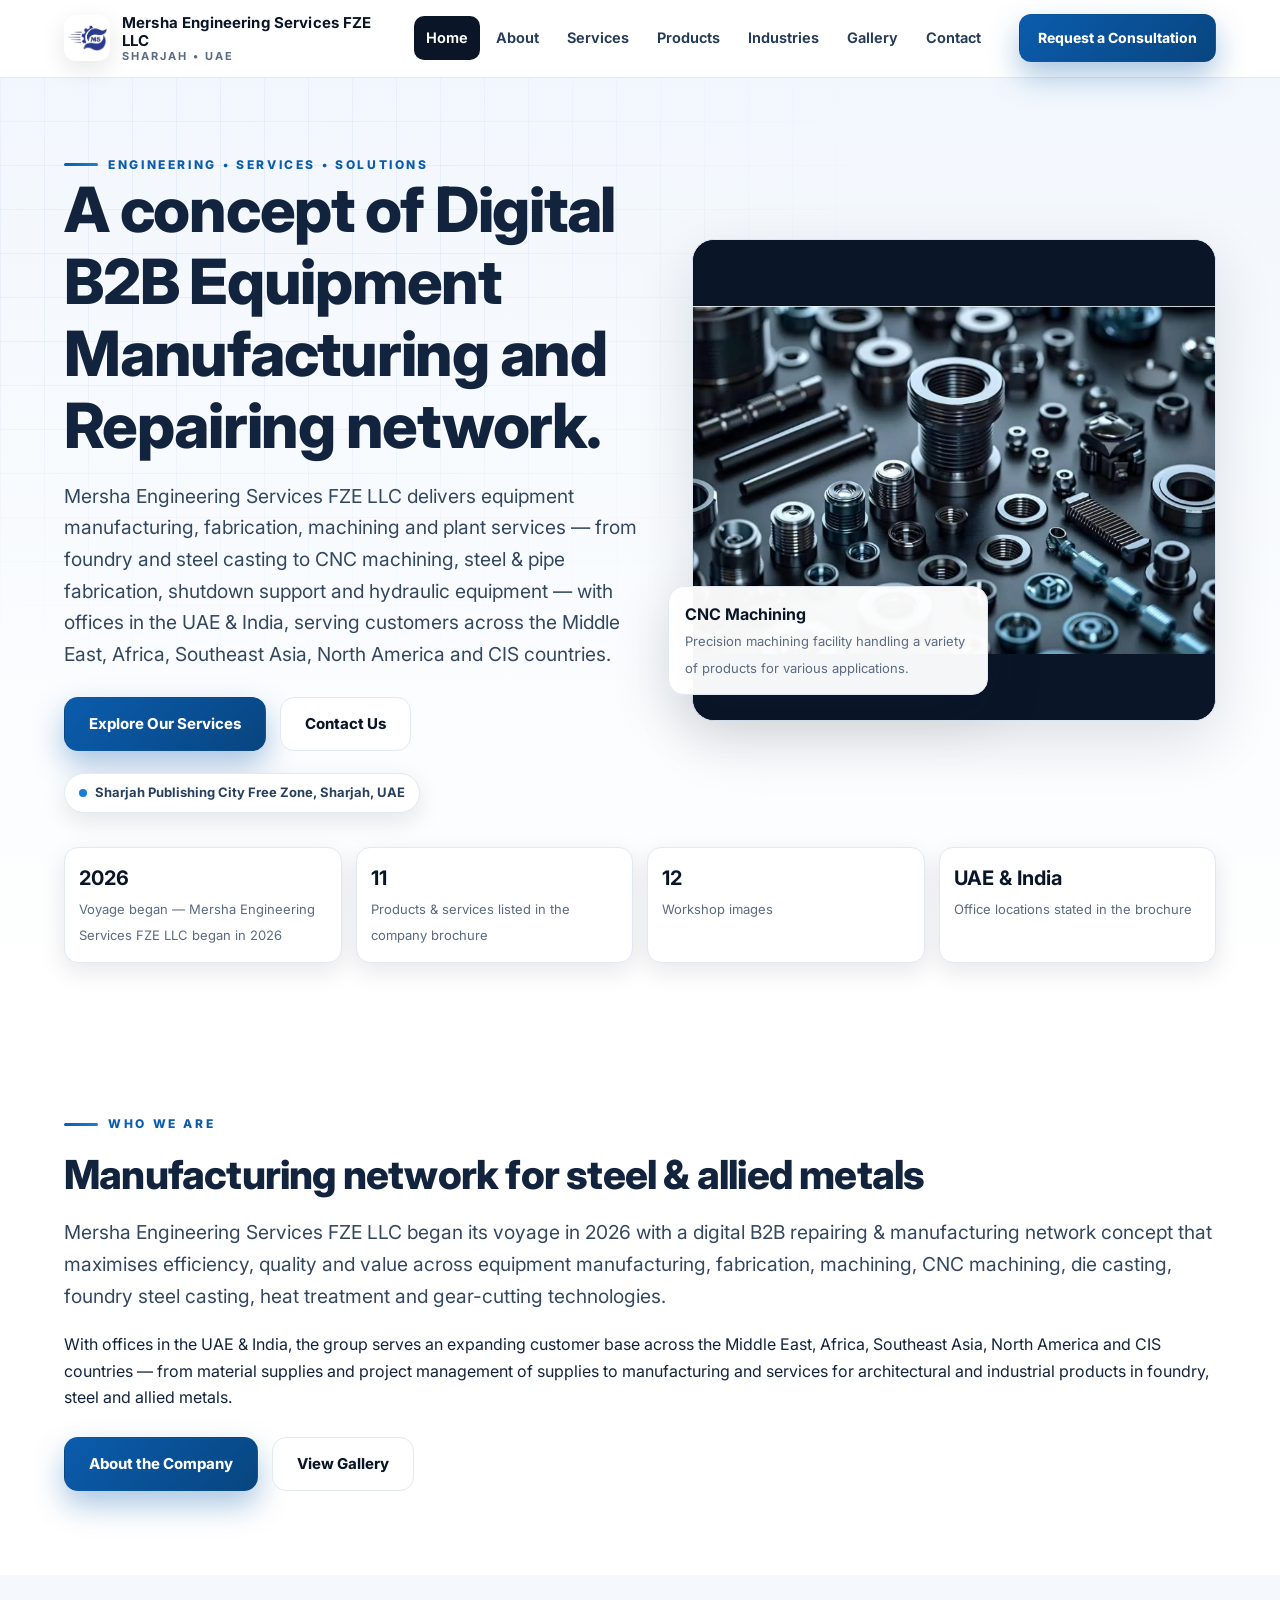
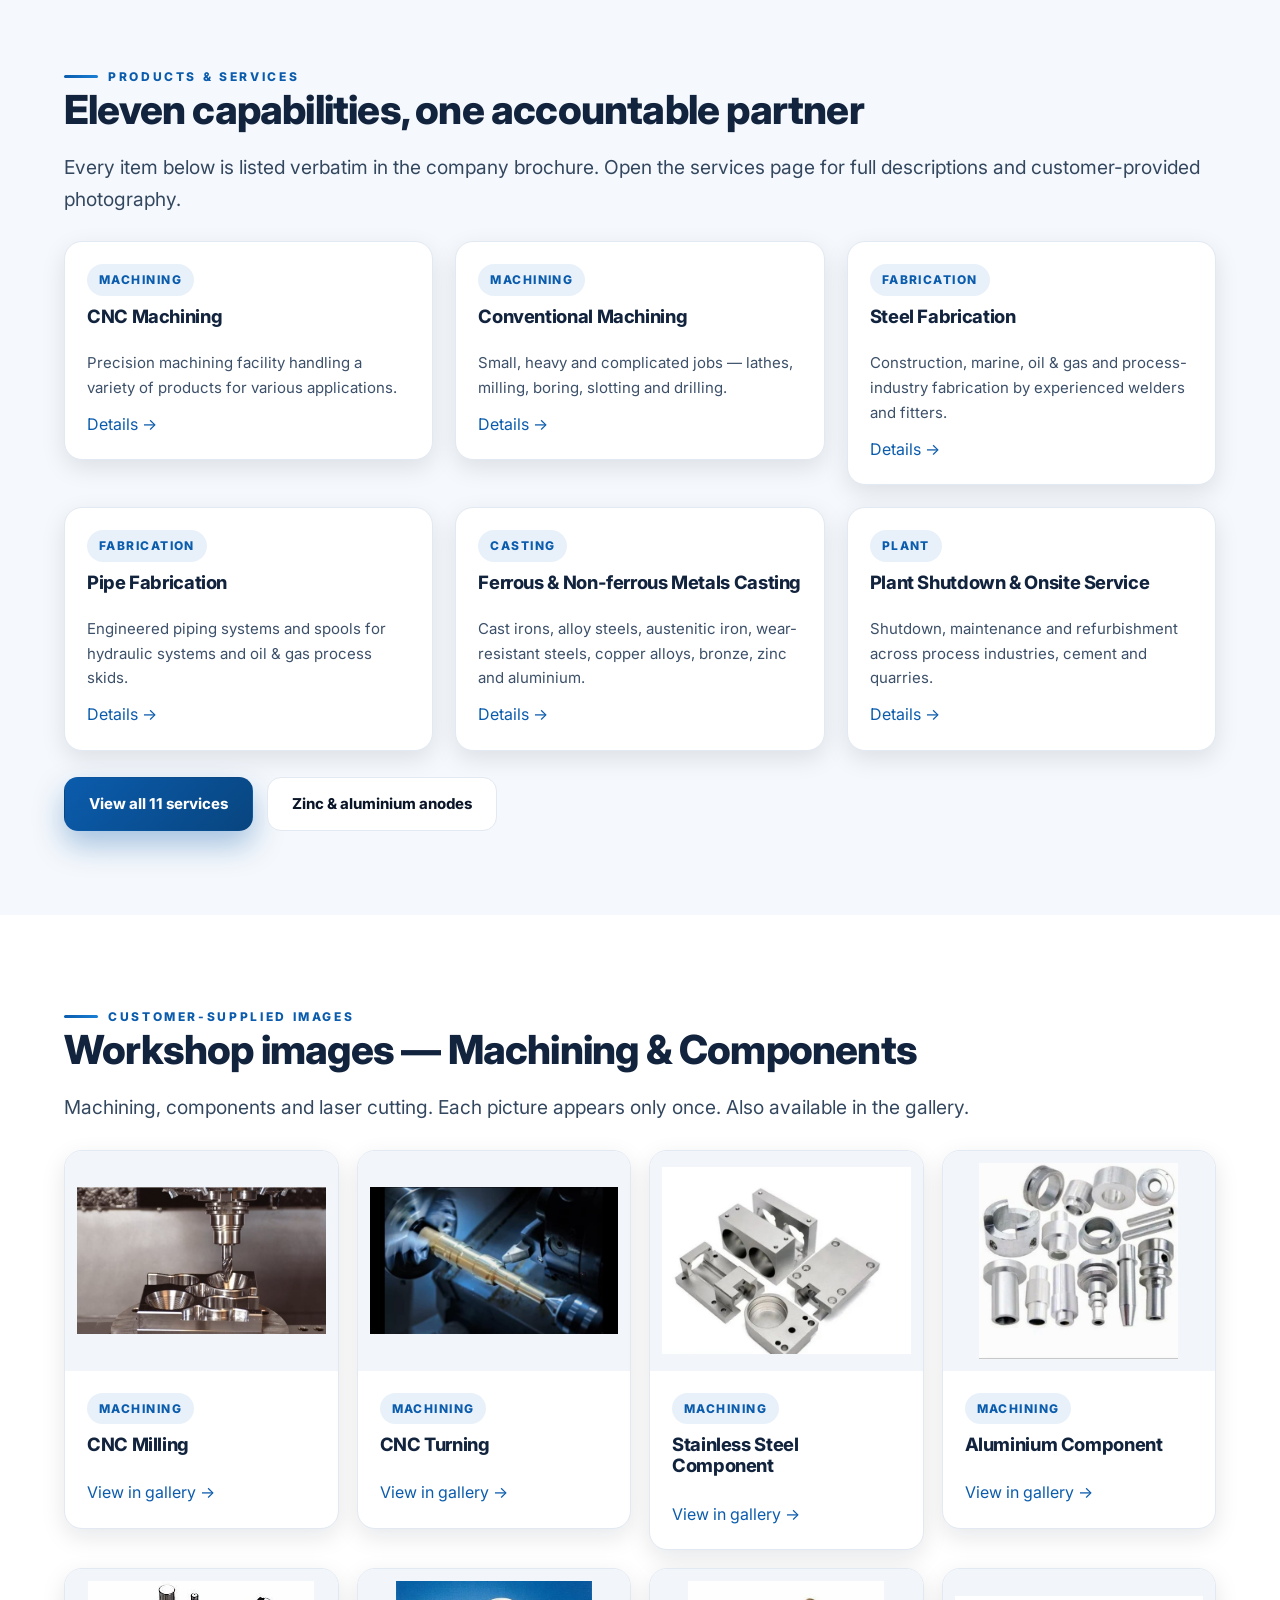
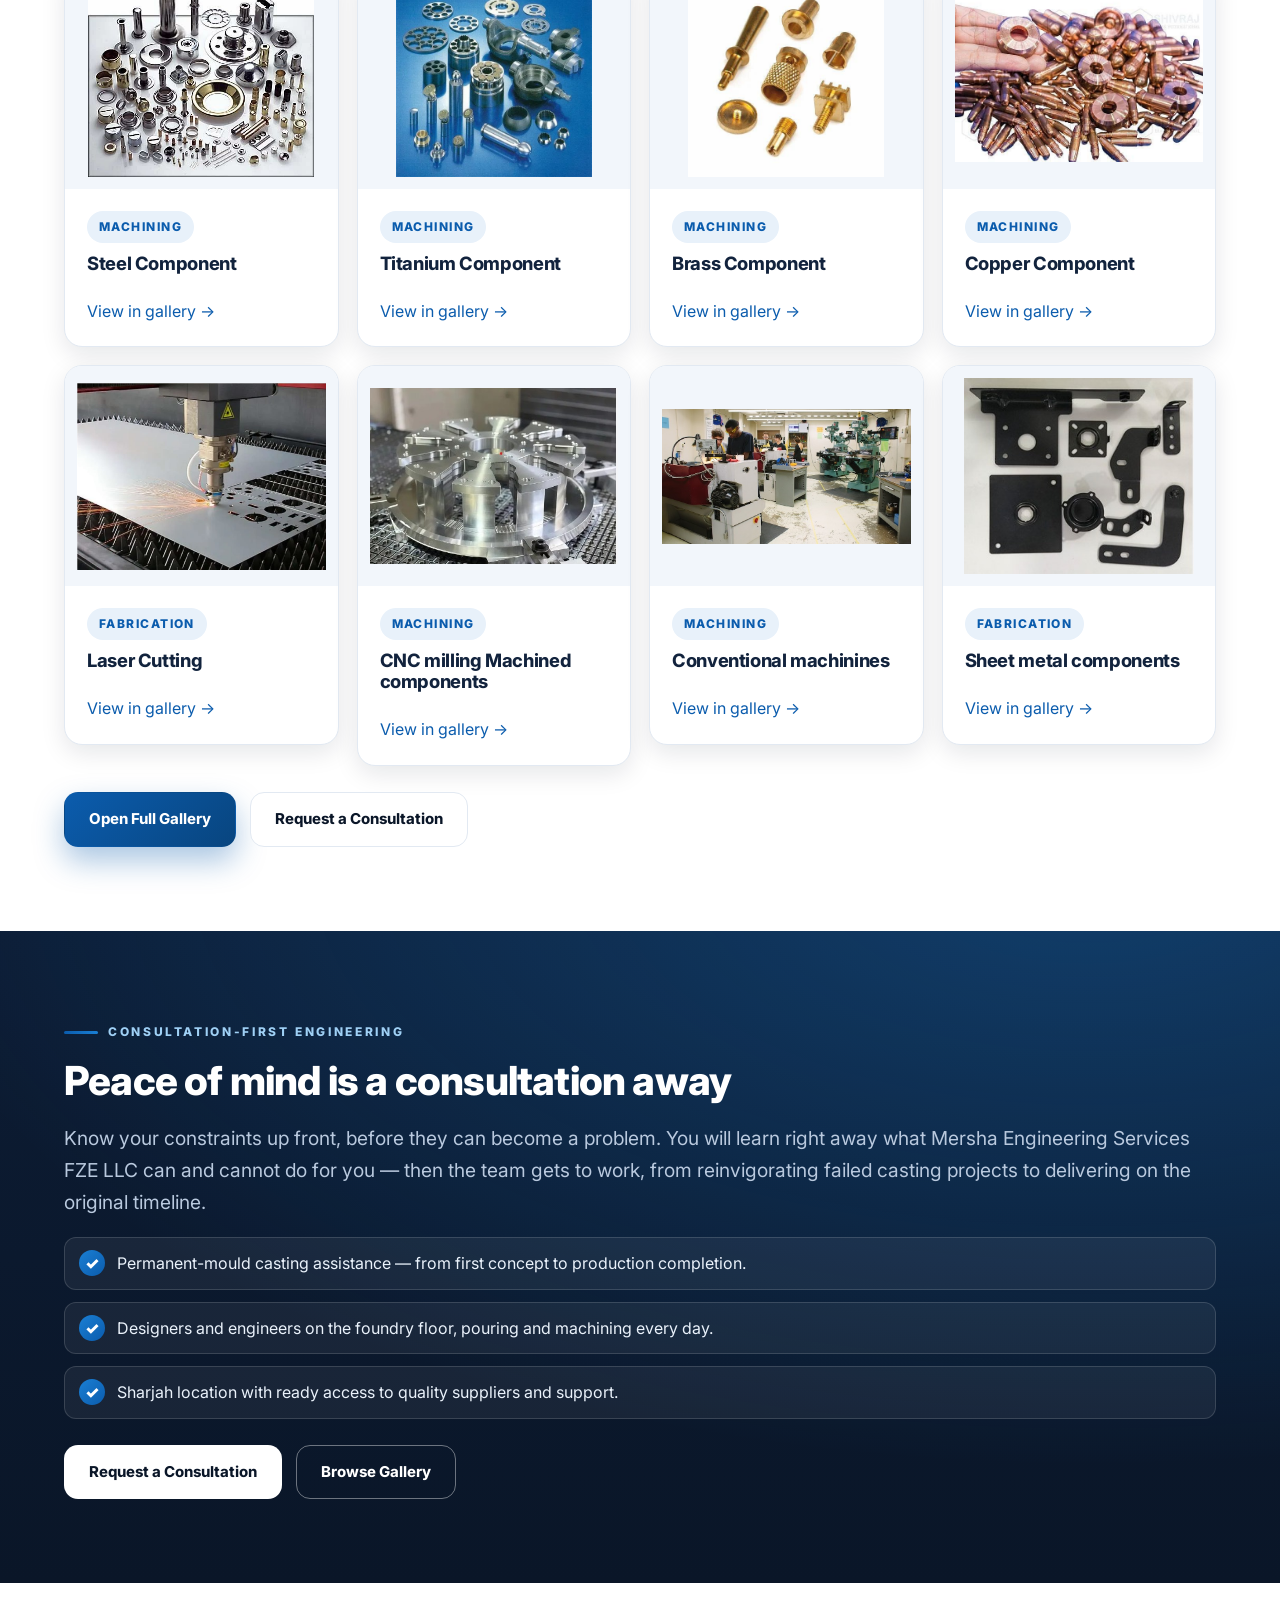
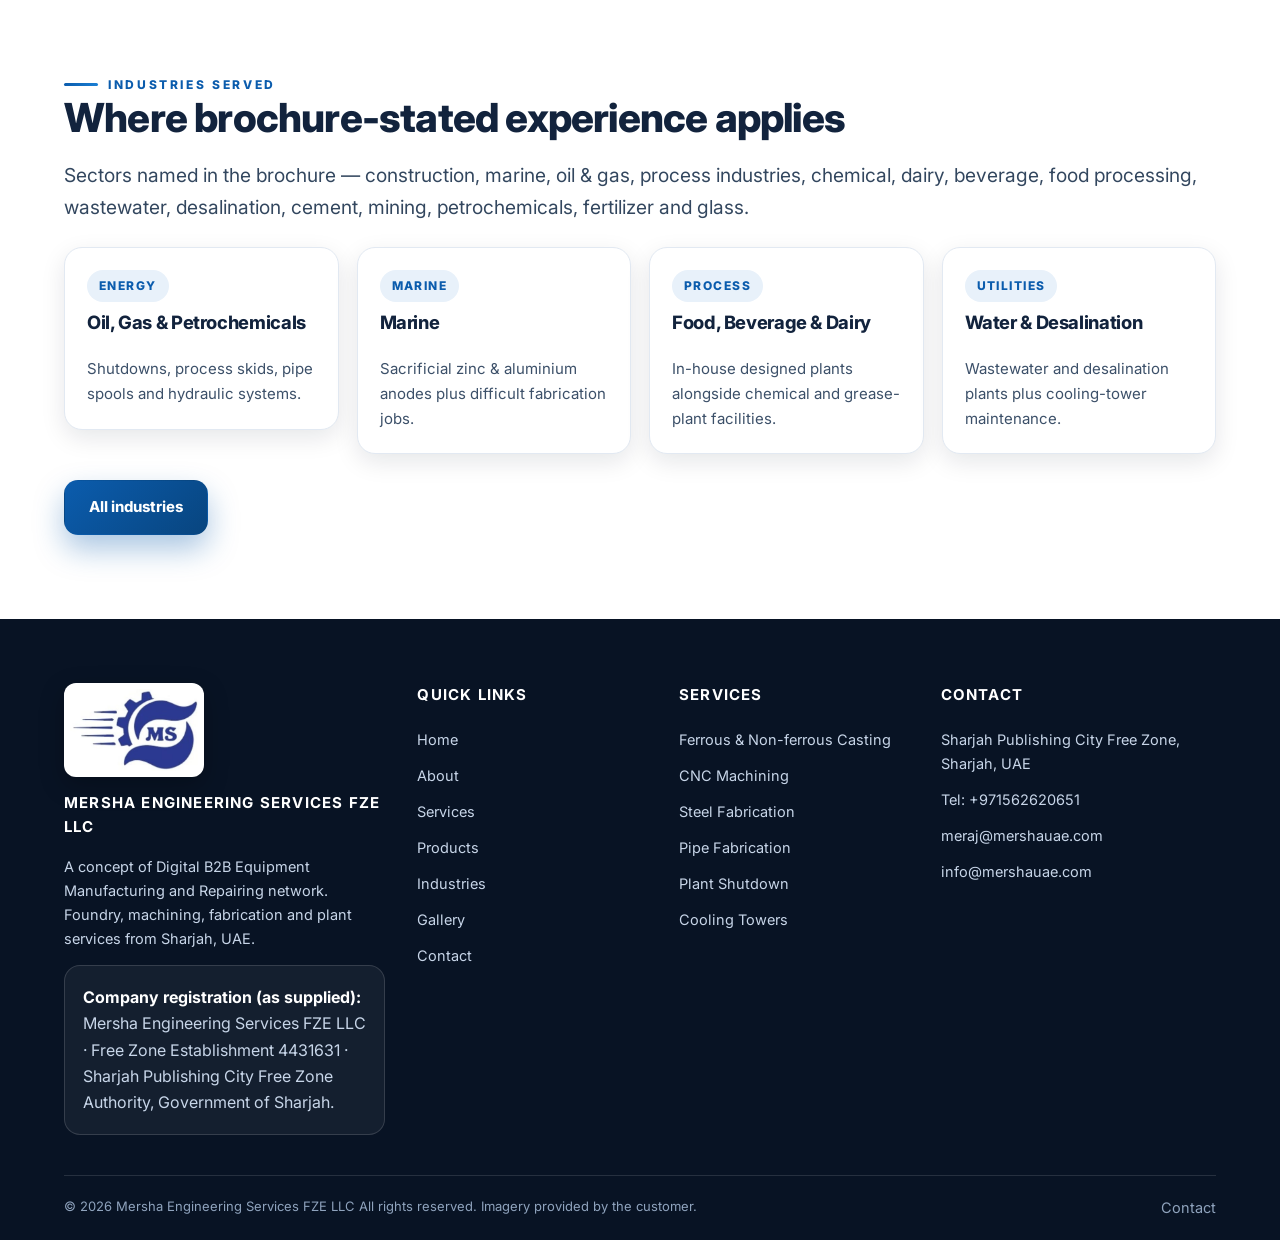
==== index.html @ 607f7cb9 "Replace Aluminium image (IndiaMART link), cache-bust v3" ====
<!DOCTYPE html>
<html lang="en">
<head>
<meta charset="UTF-8">
<meta name="viewport" content="width=device-width, initial-scale=1.0">
<title>Mersha Engineering Services FZE LLC — Equipment Manufacturing, Fabrication & Engineering Services | Sharjah, UAE</title>
<meta name="description" content="Mersha Engineering Services FZE LLC, Sharjah UAE: ferrous & non-ferrous casting, CNC and conventional machining, steel and pipe fabrication, plant shutdown & onsite service, cooling tower maintenance, conveyors, rotary valves, process skids and hydraulic equipment. A concept of Digital B2B Equipment Manufacturing and Repairing network.">
<meta property="og:title" content="Mersha Engineering Services FZE LLC — Engineering, Services & Solutions">
<meta property="og:description" content="Casting, machining, fabrication and plant services from Sharjah, UAE — serving the Middle East, Africa, Southeast Asia, North America and CIS countries.">
<meta property="og:type" content="website">
<meta property="og:image" content="assets/img/cnc-turning-machines-components.jpeg">
<meta name="robots" content="index,follow">
<link rel="icon" href="assets/img/company-logo.jpeg">
<link rel="preconnect" href="https://fonts.googleapis.com">
<link rel="preconnect" href="https://fonts.gstatic.com" crossorigin>
<link href="https://fonts.googleapis.com/css2?family=Inter:wght@400;600;700;800&family=Manrope:wght@500;700;800&display=swap" rel="stylesheet">
<link rel="stylesheet" href="assets/styles.css">
</head>
<body>
<header class="header">
  <div class="wrap header-inner">
    <a class="brand" href="index.html" aria-label="Mersha Engineering Services FZE LLC home">
      <span class="brand-mark brand-logo"><img src="assets/img/company-logo.jpeg" alt="Mersha Engineering Services FZE LLC logo"></span>
      <span class="brand-name"><strong>Mersha Engineering Services FZE LLC</strong><span>SHARJAH • UAE</span></span>
    </a>
    <nav class="nav-desktop" aria-label="Primary">
      <a href="index.html" class="active">Home</a><a href="about.html">About</a><a href="services.html">Services</a><a href="products.html">Products</a><a href="industries.html">Industries</a><a href="gallery.html">Gallery</a><a href="contact.html">Contact</a>
    </nav>
    <a class="btn btn-primary btn-sm header-cta" href="contact.html">Request a Consultation</a>
    <button class="menu-toggle" aria-expanded="false" aria-label="Open menu">☰</button>
  </div>
  <div class="mobile-panel"><nav aria-label="Mobile">
    <a class="mlink active" href="index.html">Home</a><a class="mlink" href="about.html">About</a><a class="mlink" href="services.html">Services</a><a class="mlink" href="products.html">Products</a><a class="mlink" href="industries.html">Industries</a><a class="mlink" href="gallery.html">Gallery</a><a class="mlink" href="contact.html">Contact</a>
    <a class="btn btn-primary" href="contact.html">Request a Consultation</a>
  </nav></div>
</header>

<section class="hero">
  <div class="wrap">
    <div class="hero-grid">
      <div class="hero-copy">
        <span class="eyebrow">Engineering • Services • Solutions</span>
        <h1>A concept of Digital B2B Equipment Manufacturing and Repairing network.</h1>
        <p class="lead">Mersha Engineering Services FZE LLC delivers equipment manufacturing, fabrication, machining and plant services — from foundry and steel casting to CNC machining, steel &amp; pipe fabrication, shutdown support and hydraulic equipment — with offices in the UAE &amp; India, serving customers across the Middle East, Africa, Southeast Asia, North America and CIS countries.</p>
        <div class="hero-actions">
          <a class="btn btn-primary" href="services.html">Explore Our Services</a>
          <a class="btn btn-ghost" href="contact.html">Contact Us</a>
        </div>
        <div class="hero-badges">
          <span class="chip"><i></i>Sharjah Publishing City Free Zone, Sharjah, UAE</span>
        </div>
      </div>
      <div class="hero-media">
        <div class="hero-frame"><img src="assets/img/cnc-turning-machines-components.jpeg" alt="CNC machining — CNC Turning Machines components" fetchpriority="high"></div>
        <div class="hero-card"><strong>CNC Machining</strong><span>Precision machining facility handling a variety of products for various applications.</span></div>
      </div>
    </div>
    <div class="hero-strip">
      <div class="mini reveal"><strong>2026</strong><span>Voyage began — Mersha Engineering Services FZE LLC began in 2026</span></div>
      <div class="mini reveal"><strong>11</strong><span>Products &amp; services listed in the company brochure</span></div>
      <div class="mini reveal"><strong>12</strong><span>Workshop images</span></div>
      <div class="mini reveal"><strong>UAE &amp; India</strong><span>Office locations stated in the brochure</span></div>
    </div>
  </div>
</section>

<section>
  <div class="wrap">
    <span class="eyebrow reveal">Who we are</span>
    <div style="margin-top:18px">
      <div class="reveal">
        <h2>Manufacturing network for steel &amp; allied metals</h2>
        <p class="lead">Mersha Engineering Services FZE LLC began its voyage in 2026 with a digital B2B repairing &amp; manufacturing network concept that maximises efficiency, quality and value across equipment manufacturing, fabrication, machining, CNC machining, die casting, foundry steel casting, heat treatment and gear-cutting technologies.</p>
        <p>With offices in the UAE &amp; India, the group serves an expanding customer base across the Middle East, Africa, Southeast Asia, North America and CIS countries — from material supplies and project management of supplies to manufacturing and services for architectural and industrial products in foundry, steel and allied metals.</p>
        <div class="hero-actions"><a class="btn btn-primary" href="about.html">About the Company</a><a class="btn btn-ghost" href="gallery.html">View Gallery</a></div>
      </div>
      </div>
  </div>
</section>

<section class="section-soft">
  <div class="wrap">
    <span class="eyebrow reveal">Products &amp; services</span>
    <h2 class="reveal">Eleven capabilities, one accountable partner</h2>
    <p class="lead reveal">Every item below is listed verbatim in the company brochure. Open the services page for full descriptions and customer-provided photography.</p>
    <div class="grid-3" style="margin-top:26px">
      <div class="card reveal"><div class="card-body"><span class="tag">Machining</span><h3>CNC Machining</h3><p>Precision machining facility handling a variety of products for various applications.</p><a href="services.html#cnc">Details →</a></div></div>
      <div class="card reveal"><div class="card-body"><span class="tag">Machining</span><h3>Conventional Machining</h3><p>Small, heavy and complicated jobs — lathes, milling, boring, slotting and drilling.</p><a href="services.html#conventional">Details →</a></div></div>
      <div class="card reveal"><div class="card-body"><span class="tag">Fabrication</span><h3>Steel Fabrication</h3><p>Construction, marine, oil &amp; gas and process-industry fabrication by experienced welders and fitters.</p><a href="services.html#steel">Details →</a></div></div>
      <div class="card reveal"><div class="card-body"><span class="tag">Fabrication</span><h3>Pipe Fabrication</h3><p>Engineered piping systems and spools for hydraulic systems and oil &amp; gas process skids.</p><a href="services.html#pipe">Details →</a></div></div>
      <div class="card reveal"><div class="card-body"><span class="tag">Casting</span><h3>Ferrous &amp; Non-ferrous Metals Casting</h3><p>Cast irons, alloy steels, austenitic iron, wear-resistant steels, copper alloys, bronze, zinc and aluminium.</p><a href="services.html#casting">Details →</a></div></div>
      <div class="card reveal"><div class="card-body"><span class="tag">Plant</span><h3>Plant Shutdown &amp; Onsite Service</h3><p>Shutdown, maintenance and refurbishment across process industries, cement and quarries.</p><a href="services.html#shutdown">Details →</a></div></div>
    </div>
    <div class="hero-actions reveal"><a class="btn btn-primary" href="services.html">View all 11 services</a><a class="btn btn-ghost" href="products.html">Zinc &amp; aluminium anodes</a></div>
  </div>
</section>

<section>
  <div class="wrap">
    <span class="eyebrow reveal">Customer-supplied images</span>
    <h2 class="reveal">Workshop images — Machining &amp; Components</h2>
    <p class="lead reveal">Machining, components and laser cutting. Each picture appears only once. Also available in the gallery.</p>
    <div class="grid-4" style="margin-top:26px">
      <div class="card reveal"><img class="contain" src="assets/img/cnc-milling.jpeg" alt="CNC Milling" loading="lazy"><div class="card-body"><span class="tag">Machining</span><h3>CNC Milling</h3><a href="gallery.html">View in gallery →</a></div></div>
      <div class="card reveal"><img class="contain" src="assets/img/cnc-turning.jpeg" alt="CNC Turning" loading="lazy"><div class="card-body"><span class="tag">Machining</span><h3>CNC Turning</h3><a href="gallery.html">View in gallery →</a></div></div>
      <div class="card reveal"><img class="contain" src="assets/img/cnc-part-stainless-steel.jpg?v=3" alt="Stainless steel machined component" loading="lazy"><div class="card-body"><span class="tag">Machining</span><h3>Stainless Steel Component</h3><a href="gallery.html">View in gallery →</a></div></div>
      <div class="card reveal"><img class="contain" src="assets/img/cnc-part-aluminum.jpg?v=3" alt="Aluminium machined component" loading="lazy"><div class="card-body"><span class="tag">Machining</span><h3>Aluminium Component</h3><a href="gallery.html">View in gallery →</a></div></div>
      <div class="card reveal"><img class="contain" src="assets/img/cnc-part-steel.jpg?v=2" alt="Steel machined component" loading="lazy"><div class="card-body"><span class="tag">Machining</span><h3>Steel Component</h3><a href="gallery.html">View in gallery →</a></div></div>
      <div class="card reveal"><img class="contain" src="assets/img/cnc-part-titanium.jpg?v=2" alt="Titanium machined component" loading="lazy"><div class="card-body"><span class="tag">Machining</span><h3>Titanium Component</h3><a href="gallery.html">View in gallery →</a></div></div>
      <div class="card reveal"><img class="contain" src="assets/img/cnc-part-brass.jpg?v=2" alt="Brass machined component" loading="lazy"><div class="card-body"><span class="tag">Machining</span><h3>Brass Component</h3><a href="gallery.html">View in gallery →</a></div></div>
      <div class="card reveal"><img class="contain" src="assets/img/cnc-part-copper.jpg?v=2" alt="Copper machined component" loading="lazy"><div class="card-body"><span class="tag">Machining</span><h3>Copper Component</h3><a href="gallery.html">View in gallery →</a></div></div>
      <div class="card reveal"><img class="contain" src="assets/img/laser-cutting.jpeg" alt="Laser cutting" loading="lazy"><div class="card-body"><span class="tag">Fabrication</span><h3>Laser Cutting</h3><a href="gallery.html">View in gallery →</a></div></div>
      <div class="card reveal"><img class="contain" src="assets/img/cnc-milling-machined-components.jpeg" alt="CNC milling Machined components" loading="lazy"><div class="card-body"><span class="tag">Machining</span><h3>CNC milling Machined components</h3><a href="gallery.html">View in gallery →</a></div></div>
      <div class="card reveal"><img class="contain" src="assets/img/conventional-machinines.jpeg" alt="Conventional machinines" loading="lazy"><div class="card-body"><span class="tag">Machining</span><h3>Conventional machinines</h3><a href="gallery.html">View in gallery →</a></div></div>
      <div class="card reveal"><img class="contain" src="assets/img/sheet-metal-components.jpeg" alt="Sheet metal components" loading="lazy"><div class="card-body"><span class="tag">Fabrication</span><h3>Sheet metal components</h3><a href="gallery.html">View in gallery →</a></div></div>
    </div>
    <div class="hero-actions reveal"><a class="btn btn-primary" href="gallery.html">Open Full Gallery</a><a class="btn btn-ghost" href="contact.html">Request a Consultation</a></div>
  </div>
</section>

<section class="section-navy">
  <div class="wrap">
    <span class="eyebrow reveal" style="color:#9fd0f5">Consultation-first engineering</span>
    <div style="margin-top:16px">
      <div class="reveal">
        <h2>Peace of mind is a consultation away</h2>
        <p class="lead">Know your constraints up front, before they can become a problem. You will learn right away what Mersha Engineering Services FZE LLC can and cannot do for you — then the team gets to work, from reinvigorating failed casting projects to delivering on the original timeline.</p>
        <ul class="checklist">
          <li><span class="tick">✓</span><span>Permanent-mould casting assistance — from first concept to production completion.</span></li>
          <li><span class="tick">✓</span><span>Designers and engineers on the foundry floor, pouring and machining every day.</span></li>
          <li><span class="tick">✓</span><span>Sharjah location with ready access to quality suppliers and support.</span></li>
        </ul>
        <div class="hero-actions"><a class="btn btn-light" href="contact.html">Request a Consultation</a><a class="btn btn-ghost" href="gallery.html" style="background:transparent;color:#fff;border-color:rgba(255,255,255,.4)">Browse Gallery</a></div>
      </div>
      </div>
  </div>
</section>

<section>
  <div class="wrap">
    <span class="eyebrow reveal">Industries served</span>
    <h2 class="reveal">Where brochure-stated experience applies</h2>
    <p class="lead reveal">Sectors named in the brochure — construction, marine, oil &amp; gas, process industries, chemical, dairy, beverage, food processing, wastewater, desalination, cement, mining, petrochemicals, fertilizer and glass.</p>
    <div class="grid-4" style="margin-top:24px">
      <div class="card reveal"><div class="card-body"><span class="tag">Energy</span><h3>Oil, Gas &amp; Petrochemicals</h3><p>Shutdowns, process skids, pipe spools and hydraulic systems.</p></div></div>
      <div class="card reveal"><div class="card-body"><span class="tag">Marine</span><h3>Marine</h3><p>Sacrificial zinc &amp; aluminium anodes plus difficult fabrication jobs.</p></div></div>
      <div class="card reveal"><div class="card-body"><span class="tag">Process</span><h3>Food, Beverage &amp; Dairy</h3><p>In-house designed plants alongside chemical and grease-plant facilities.</p></div></div>
      <div class="card reveal"><div class="card-body"><span class="tag">Utilities</span><h3>Water &amp; Desalination</h3><p>Wastewater and desalination plants plus cooling-tower maintenance.</p></div></div>
    </div>
    <div class="hero-actions reveal"><a class="btn btn-primary" href="industries.html">All industries</a></div>
  </div>
</section>

<footer class="footer">
  <div class="wrap">
    <div class="footer-grid">
      <div class="footer-brand"><img src="assets/img/company-logo.jpeg" alt="Mersha Engineering Services FZE LLC logo" class="footer-logo"><h4>Mersha Engineering Services FZE LLC</h4>
        <p>A concept of Digital B2B Equipment Manufacturing and Repairing network. Foundry, machining, fabrication and plant services from Sharjah, UAE.</p><div class="doc-card"><strong style="color:#fff">Company registration (as supplied):</strong><br>Mersha Engineering Services FZE LLC · Free Zone Establishment 4431631 · Sharjah Publishing City Free Zone Authority, Government of Sharjah.</div>
        
      </div>
      <div><h4>Quick Links</h4><a href="index.html">Home</a><a href="about.html">About</a><a href="services.html">Services</a><a href="products.html">Products</a><a href="industries.html">Industries</a><a href="gallery.html">Gallery</a><a href="contact.html">Contact</a></div>
      <div><h4>Services</h4><a href="services.html#casting">Ferrous &amp; Non-ferrous Casting</a><a href="services.html#cnc">CNC Machining</a><a href="services.html#steel">Steel Fabrication</a><a href="services.html#pipe">Pipe Fabrication</a><a href="services.html#shutdown">Plant Shutdown</a><a href="services.html#cooling">Cooling Towers</a></div>
      <div><h4>Contact</h4><a href="contact.html">Sharjah Publishing City Free Zone, Sharjah, UAE</a><a href="tel:+971562620651">Tel: +971562620651</a><a href="mailto:meraj@mershauae.com">meraj@mershauae.com</a><a href="mailto:info@mershauae.com">info@mershauae.com</a></div>
    </div>
    <div class="footer-bottom"><span>© <span id="year">2026</span> Mersha Engineering Services FZE LLC All rights reserved. Imagery provided by the customer.</span><span><a href="contact.html" style="display:inline;color:#8fa3bd">Contact</a></span></div>
  </div>
</footer>
<script src="assets/site.js"></script>
</body>
</html>
---- assets/styles.css ----
/* FLAG TECH E.R L.L.C. — Premium corporate site. Brand blues from brochure. */
:root{
  --navy:#0a1628; --navy-2:#0e1e38; --ink:#12233d;
  --blue:#0b5cad; --blue-2:#1a7fd4; --sky:#e8f1fa;
  --amber:#f5b301; --line:#e2e9f2; --muted:#5b6b82;
  --bg:#ffffff; --bg-soft:#f5f8fc; --card:#ffffff;
  --radius:18px; --radius-s:12px;
  --shadow:0 20px 60px rgba(10,22,40,.12);
  --shadow-s:0 8px 24px rgba(10,22,40,.10);
  --font:"Inter","Manrope","Plus Jakarta Sans","DM Sans",-apple-system,"Segoe UI",Roboto,Arial,sans-serif;
}
*{box-sizing:border-box}
html{scroll-behavior:smooth}
html,body{margin:0;padding:0;overflow-x:hidden}
body{font-family:var(--font);color:var(--ink);background:var(--bg);line-height:1.65;font-size:16px;-webkit-font-smoothing:antialiased;padding-top:77px}
[id]{scroll-margin-top:92px}
img{max-width:100%;height:auto;display:block}
a{color:var(--blue);text-decoration:none}
a:hover{color:var(--blue-2)}
.wrap{max-width:1200px;margin:0 auto;padding:0 24px}
.eyebrow{display:inline-flex;align-items:center;gap:10px;font-size:12px;font-weight:800;letter-spacing:.22em;text-transform:uppercase;color:var(--blue)}
.eyebrow::before{content:"";width:34px;height:3px;background:linear-gradient(90deg,var(--blue),var(--blue-2));border-radius:2px}
h1,h2,h3{line-height:1.15;margin:0 0 14px;letter-spacing:-.02em}
h1{font-size:clamp(2.2rem,5vw,3.9rem);font-weight:800}
h2{font-size:clamp(1.7rem,3.4vw,2.5rem);font-weight:800}
h3{font-size:1.15rem;font-weight:750}
.lead{font-size:clamp(1rem,1.6vw,1.2rem);color:#33475f}
.muted{color:var(--muted)}
section{padding:84px 0}
.section-soft{background:var(--bg-soft)}
.section-navy{background:radial-gradient(1200px 600px at 85% -10%,rgba(26,127,212,.35),transparent),linear-gradient(180deg,#0c1c34,#0a1628);color:#eaf2fb}
.section-navy .lead,.section-navy .muted{color:#b9c9de}
.section-navy h2,.section-navy h1{color:#fff}
/* ---------- Header (FIXED: stays visible on scroll) ---------- */
.header{position:fixed;top:0;left:0;right:0;z-index:60;background:rgba(255,255,255,.92);backdrop-filter:blur(14px);-webkit-backdrop-filter:blur(14px);border-bottom:1px solid var(--line);transition:box-shadow .3s,background .3s}
.header.scrolled{box-shadow:0 10px 30px rgba(10,22,40,.12);background:rgba(255,255,255,.97)}
.header-inner{display:flex;align-items:center;gap:18px;height:76px}
.brand{display:flex;align-items:center;gap:12px;margin-right:auto;min-width:0}
.brand-mark{width:46px;height:46px;flex:0 0 46px;border-radius:12px;background:linear-gradient(135deg,var(--blue),#083f77);display:grid;place-items:center;color:#fff;box-shadow:var(--shadow-s)}
.brand-mark svg{width:30px;height:30px}
.brand-name{line-height:1.1}
.brand-name strong{display:block;font-size:15px;letter-spacing:.01em;color:var(--navy);line-height:1.2;max-width:250px}
.brand-name span{display:block;font-size:11px;letter-spacing:.18em;color:var(--muted);font-weight:700}
.nav-desktop{display:flex;align-items:center;gap:4px}
.nav-desktop a{padding:10px 12px;border-radius:10px;color:#243b58;font-weight:650;font-size:14.5px;white-space:nowrap}
.nav-desktop a:hover{background:var(--sky);color:var(--navy)}
.nav-desktop a.active{background:var(--navy);color:#fff}
.btn{display:inline-flex;align-items:center;justify-content:center;gap:10px;padding:14px 24px;border-radius:14px;font-weight:750;font-size:15px;border:1px solid transparent;cursor:pointer;transition:transform .18s,box-shadow .18s,background .18s}
.btn:active{transform:translateY(1px)}
.btn-primary{background:linear-gradient(135deg,var(--blue),#08457f);color:#fff;box-shadow:0 14px 30px rgba(11,92,173,.35)}
.btn-primary:hover{background:linear-gradient(135deg,#0d68c2,#08457f);color:#fff;box-shadow:0 18px 38px rgba(11,92,173,.42)}
.btn-ghost{background:#fff;border-color:var(--line);color:var(--navy)}
.btn-ghost:hover{border-color:var(--blue);color:var(--blue)}
.btn-light{background:#fff;color:var(--navy)}
.btn-sm{padding:11px 18px;font-size:14px;border-radius:12px}
.header-cta{margin-left:8px}
/* Mobile top-dropdown (NOT a side drawer): drops from under the fixed header */
.menu-toggle{display:none;flex:0 0 auto;border:1px solid var(--line);background:#fff;border-radius:12px;width:48px;height:48px;cursor:pointer;font-size:22px;line-height:1;color:var(--navy);-webkit-tap-highlight-color:transparent}
.mobile-panel{overflow:hidden;max-height:0;visibility:hidden;transition:max-height .38s ease,visibility 0s .38s;background:#fff;border-bottom:1px solid transparent}
.mobile-panel.open{visibility:visible;max-height:62vh;overflow-y:auto;overscroll-behavior:contain;border-bottom-color:var(--line);box-shadow:0 30px 50px rgba(10,22,40,.16);transition:max-height .38s ease}
.mobile-panel nav{display:grid;gap:2px;padding:14px 24px 22px;max-width:1200px;margin:0 auto}
.mobile-panel a.mlink{padding:14px 12px;border-radius:12px;font-weight:750;font-size:17px;color:var(--navy);border:1px solid transparent}
.mobile-panel a.mlink:hover,.mobile-panel a.mlink.active{background:var(--sky)}
.mobile-panel .btn{margin:8px 0 0}
/* ---------- Hero ---------- */
.hero{position:relative;padding:70px 0 60px;background:linear-gradient(180deg,#f2f7fd,#fff);overflow:hidden}
.hero::before{content:"";position:absolute;inset:0;background-image:linear-gradient(rgba(11,92,173,.08) 1px,transparent 1px),linear-gradient(90deg,rgba(11,92,173,.08) 1px,transparent 1px);background-size:44px 44px;mask-image:radial-gradient(700px 420px at 20% 20%,#000,transparent)}
.hero-grid{position:relative;display:grid;grid-template-columns:1.05fr .95fr;gap:48px;align-items:center}
.hero-copy p{color:#33475f}
.hero-actions{display:flex;gap:14px;flex-wrap:wrap;margin-top:26px}
.hero-badges{display:flex;gap:10px;flex-wrap:wrap;margin-top:22px}
.chip{display:inline-flex;align-items:center;gap:8px;background:#fff;border:1px solid var(--line);border-radius:999px;padding:8px 14px;font-size:13px;font-weight:700;color:#28405e;box-shadow:var(--shadow-s)}
.chip i{width:8px;height:8px;border-radius:50%;background:var(--blue-2)}
.hero-media{position:relative}
.hero-frame{border-radius:22px;overflow:hidden;box-shadow:var(--shadow);border:1px solid #dbe6f3;background:#0a1628}
.hero-frame img{width:100%;height:480px;object-fit:contain;background:#0a1628}
.hero-card{position:absolute;left:-24px;bottom:26px;background:rgba(255,255,255,.96);border:1px solid var(--line);border-radius:16px;padding:14px 16px;box-shadow:var(--shadow);max-width:320px}
.hero-card strong{display:block;color:var(--navy)}
.hero-card span{font-size:13px;color:var(--muted)}
.hero-strip{display:grid;grid-template-columns:repeat(4,1fr);gap:14px;margin-top:34px;position:relative}
.mini{background:#fff;border:1px solid var(--line);border-radius:14px;padding:14px;box-shadow:var(--shadow-s)}
.mini strong{display:block;font-size:20px;color:var(--navy)}
.mini span{font-size:13px;color:var(--muted)}
/* ---------- Cards / grids ---------- */
.grid-3{display:grid;grid-template-columns:repeat(3,1fr);gap:22px}
.grid-2{display:grid;grid-template-columns:repeat(2,1fr);gap:22px}
.grid-4{display:grid;grid-template-columns:repeat(4,1fr);gap:18px}
.card{background:var(--card);border:1px solid var(--line);border-radius:var(--radius);overflow:hidden;box-shadow:var(--shadow-s);transition:transform .22s,box-shadow .22s;display:flex;flex-direction:column}
.card:hover{transform:translateY(-5px);box-shadow:var(--shadow)}
.card img.cover{width:100%;height:220px;object-fit:contain;background:#f2f6fb;padding:0}
.card img.contain{width:100%;height:220px;object-fit:contain;background:#f2f6fb;padding:12px}
.card-body{padding:22px;display:flex;flex-direction:column;gap:10px;flex:1}
.card-body p{margin:0;color:#3c5069;font-size:15px}
.tag{align-self:flex-start;font-size:12px;font-weight:800;letter-spacing:.12em;text-transform:uppercase;color:var(--blue);background:var(--sky);border-radius:999px;padding:6px 12px}
.split{display:grid;grid-template-columns:1fr 1fr;gap:48px;align-items:center}
.split img.frame{border-radius:20px;box-shadow:var(--shadow);border:1px solid #dbe6f3;width:100%;height:420px;object-fit:contain;background:#f2f6fb}
.checklist{list-style:none;margin:18px 0 0;padding:0;display:grid;gap:12px}
.checklist li{display:flex;gap:12px;align-items:flex-start;background:#fff;border:1px solid var(--line);border-radius:12px;padding:12px 14px}
.section-navy .checklist li{background:rgba(255,255,255,.06);border-color:rgba(255,255,255,.14)}
.tick{flex:0 0 26px;width:26px;height:26px;border-radius:50%;background:linear-gradient(135deg,var(--blue-2),var(--blue));color:#fff;display:grid;place-items:center;font-weight:900}
/* alternating service rows */
.alt-row{display:grid;grid-template-columns:1fr 1fr;gap:44px;align-items:center;padding:34px 0;border-bottom:1px dashed var(--line)}
.alt-row:last-child{border-bottom:0}
.alt-row img{width:100%;height:360px;object-fit:contain;background:#f2f6fb;border-radius:20px;box-shadow:var(--shadow);border:1px solid #dbe6f3}
.alt-row:nth-child(even) .alt-media{order:2}
.kv{display:grid;grid-template-columns:repeat(3,1fr);gap:14px;margin-top:18px}
.kv div{background:var(--bg-soft);border:1px solid var(--line);border-radius:12px;padding:12px 14px;font-size:14px}
/* customer-supplied image strips */
.thumb-strip{display:grid;grid-template-columns:repeat(auto-fill,minmax(150px,1fr));gap:12px;margin-top:18px}
.thumb-strip a{display:block;border:1px solid var(--line);border-radius:12px;overflow:hidden;background:#fff;box-shadow:var(--shadow-s);transition:transform .2s}
.thumb-strip a:hover{transform:translateY(-3px)}
.thumb-strip img{width:100%;height:120px;object-fit:contain;background:#fff}
.thumb-strip figure{margin:0}
.thumb-strip figcaption{font-size:12px;color:var(--muted);padding:6px 10px 8px;font-weight:600}
.thumb-strip.wide{grid-template-columns:1fr}
.thumb-strip.wide img{height:230px}
.strip-note{font-size:13px;color:var(--muted);margin:16px 0 -6px;font-weight:600}
/* gallery */
.filters{display:flex;gap:10px;flex-wrap:wrap;margin:22px 0}
.filters button{border:1px solid var(--line);background:#fff;padding:10px 16px;border-radius:999px;font-weight:700;cursor:pointer;font-size:14px;color:#28405e}
.filters button.active{background:var(--navy);color:#fff;border-color:var(--navy)}
.gallery{display:grid;grid-template-columns:repeat(3,1fr);gap:16px}
.g-item{position:relative;border-radius:16px;overflow:hidden;border:1px solid var(--line);background:#fff;cursor:zoom-in;box-shadow:var(--shadow-s)}
.g-item img{width:100%;height:260px;object-fit:contain;background:#fff}
.g-item:hover{box-shadow:var(--shadow)}
.g-item figcaption{padding:10px 14px 12px;background:#fff;color:var(--ink);font-size:13px;font-weight:650;border-top:1px solid var(--line)}
/* lightbox */
.lightbox{position:fixed;inset:0;background:rgba(5,12,24,.88);display:none;place-items:center;z-index:100;padding:24px}
.lightbox.open{display:grid}
.lightbox img{max-width:min(1000px,92vw);max-height:80vh;border-radius:14px;box-shadow:var(--shadow);object-fit:contain;background:#fff}
.lightbox .close{position:absolute;top:18px;right:22px;background:#fff;border:0;border-radius:12px;width:48px;height:48px;font-size:22px;cursor:pointer}
/* forms */
.form-card{background:#fff;border:1px solid var(--line);border-radius:20px;box-shadow:var(--shadow);padding:30px}
.field{display:grid;gap:6px;margin-bottom:16px}
.field label{font-weight:700;font-size:14px;color:var(--navy)}
.field input,.field select,.field textarea{border:1px solid #cbd8e8;border-radius:12px;padding:13px 14px;font:inherit;background:#fbfdff;width:100%}
.field input:focus,.field select:focus,.field textarea:focus{outline:2px solid rgba(26,127,212,.4);border-color:var(--blue-2)}
.field .err{font-size:13px;color:#b42318;display:none}
.field.invalid .err{display:block}
.field.invalid input,.field.invalid textarea,.field.invalid select{border-color:#b42318}
.form-note{font-size:13px;color:var(--muted)}
.contact-list{display:grid;gap:14px;margin-top:18px}
.contact-list a,.contact-list div.c{background:#fff;border:1px solid var(--line);border-radius:14px;padding:14px 16px;box-shadow:var(--shadow-s);color:var(--ink)}
.contact-list strong{display:block;color:var(--navy);font-size:14px;letter-spacing:.06em;text-transform:uppercase}
/* footer */
.footer{background:#081324;color:#c7d5e8;padding:64px 0 0;margin-top:0}
.footer-grid{display:grid;grid-template-columns:1.4fr 1fr 1fr 1.2fr;gap:32px}
.footer h4{color:#fff;margin:0 0 14px;font-size:15px;letter-spacing:.08em;text-transform:uppercase}
.footer a{color:#c7d5e8;display:block;padding:6px 0;font-size:14.5px}
.footer a:hover{color:#fff}
.footer-brand p{font-size:14.5px}
.footer-bottom{border-top:1px solid rgba(255,255,255,.12);margin-top:40px;padding:20px 0;display:flex;gap:16px;flex-wrap:wrap;justify-content:space-between;font-size:13px;color:#8fa3bd}
.doc-card{background:rgba(255,255,255,.05);border:1px solid rgba(255,255,255,.14);border-radius:16px;padding:18px}
/* page hero */
.page-hero{background:linear-gradient(135deg,#0c1c34,#0b5cad 130%);color:#fff;padding:64px 0;position:relative;overflow:hidden}
.page-hero::after{content:"";position:absolute;inset:0;background-image:linear-gradient(rgba(255,255,255,.07) 1px,transparent 1px),linear-gradient(90deg,rgba(255,255,255,.07) 1px,transparent 1px);background-size:40px 40px;mask-image:radial-gradient(600px 300px at 80% 20%,#000,transparent)}
.page-hero .wrap{position:relative}
.page-hero p{color:#cfe1f5;max-width:760px}
/* reveal */
.reveal{opacity:0;transform:translateY(22px);transition:opacity .6s ease,transform .6s ease}
.reveal.visible{opacity:1;transform:none}
/* tables */
.spec{width:100%;border-collapse:collapse;font-size:14.5px;background:#fff;border:1px solid var(--line);border-radius:12px;overflow:hidden}
.spec th,.spec td{text-align:left;padding:12px 14px;border-bottom:1px solid var(--line)}
.spec th{background:var(--navy);color:#fff}
/* responsive */
@media(max-width:1020px){
  .nav-desktop,.header-cta{display:none}
  .menu-toggle{display:block}
  .hero-grid,.split,.alt-row{grid-template-columns:1fr}
  .alt-row:nth-child(even) .alt-media{order:0}
  .grid-3,.grid-2{grid-template-columns:1fr 1fr}
  .grid-4{grid-template-columns:1fr 1fr}
  .gallery{grid-template-columns:1fr 1fr}
  .footer-grid{grid-template-columns:1fr 1fr}
  .hero-frame img{height:340px}
  .hero-card{left:12px}
  .hero-strip{grid-template-columns:1fr 1fr}
}
@media(max-width:640px){
  body{padding-top:69px}
  section{padding:60px 0}
  .grid-3,.grid-2,.grid-4,.gallery{grid-template-columns:1fr}
  .footer-grid{grid-template-columns:1fr}
  .split img.frame,.alt-row img{height:260px}
  .header-inner{height:68px;gap:10px}
  .brand{gap:9px}
  .brand-mark{width:40px;height:40px;flex-basis:40px}
  .brand-name strong{font-size:11.5px;letter-spacing:0;max-width:178px}
  .brand-name span{font-size:9.5px;letter-spacing:.12em}
  .menu-toggle{width:46px;height:46px}
  .mobile-panel nav{padding:10px 20px 16px}
  .mobile-panel a.mlink{padding:11px 12px;font-size:16px}
  .mobile-panel .btn{padding:13px 18px}
  .g-item img{height:220px}
  .hero-frame img{height:280px}
  .hero-card{left:12px;right:12px;max-width:none;bottom:14px;padding:12px 14px}
  .hero-strip{grid-template-columns:1fr 1fr;gap:10px}
  .mini{padding:12px}
  .mini strong{font-size:17px}
  .kv{grid-template-columns:1fr}
  .btn{padding:14px 20px}
  .hero-actions .btn{flex:1 1 100%}
  .spec{display:block;overflow-x:auto;-webkit-overflow-scrolling:touch}
  .spec th,.spec td{padding:10px 12px;font-size:13.5px}
  .form-card{padding:22px 18px}
  .footer-bottom{flex-direction:column;gap:8px}
}
@media(max-width:380px){
  .brand-name strong{font-size:11px;max-width:160px}
  .hero-strip{grid-template-columns:1fr}
  h1{font-size:1.9rem}
}

/* Company logo in header/footer (added Oct 2026) */
.brand-mark.brand-logo{background:#fff;padding:3px;overflow:hidden}
.brand-mark.brand-logo img{width:100%;height:100%;object-fit:contain;border-radius:9px}
.footer-logo{width:140px;height:auto;background:#fff;border-radius:12px;padding:6px;margin-bottom:14px;box-shadow:0 8px 24px rgba(0,0,0,.25)}

/* Text-only service rows (brochure photos removed per customer request) */
.alt-row.no-media{grid-template-columns:1fr}
.alt-row.no-media .alt-media{display:none}

/* Balanced grids on desktop: cards keep natural height, no stretch blank space */
.grid-2,.grid-3,.grid-4,.gallery{align-items:start}
/* Compact thumb-strip inside product cards (10 thumbs looked too tall) */
.card .thumb-strip{grid-template-columns:repeat(3,1fr);gap:10px}
.card .thumb-strip img{height:96px}

/* Masonry flow for products range: lower cards rise into gaps, no blank row space */
.grid-3.grid-masonry{display:block;columns:3;column-gap:22px}
.grid-3.grid-masonry>.card{break-inside:avoid;margin:0 0 22px}
@media(max-width:1020px){.grid-3.grid-masonry{columns:2}}
@media(max-width:640px){.grid-3.grid-masonry{columns:1}}
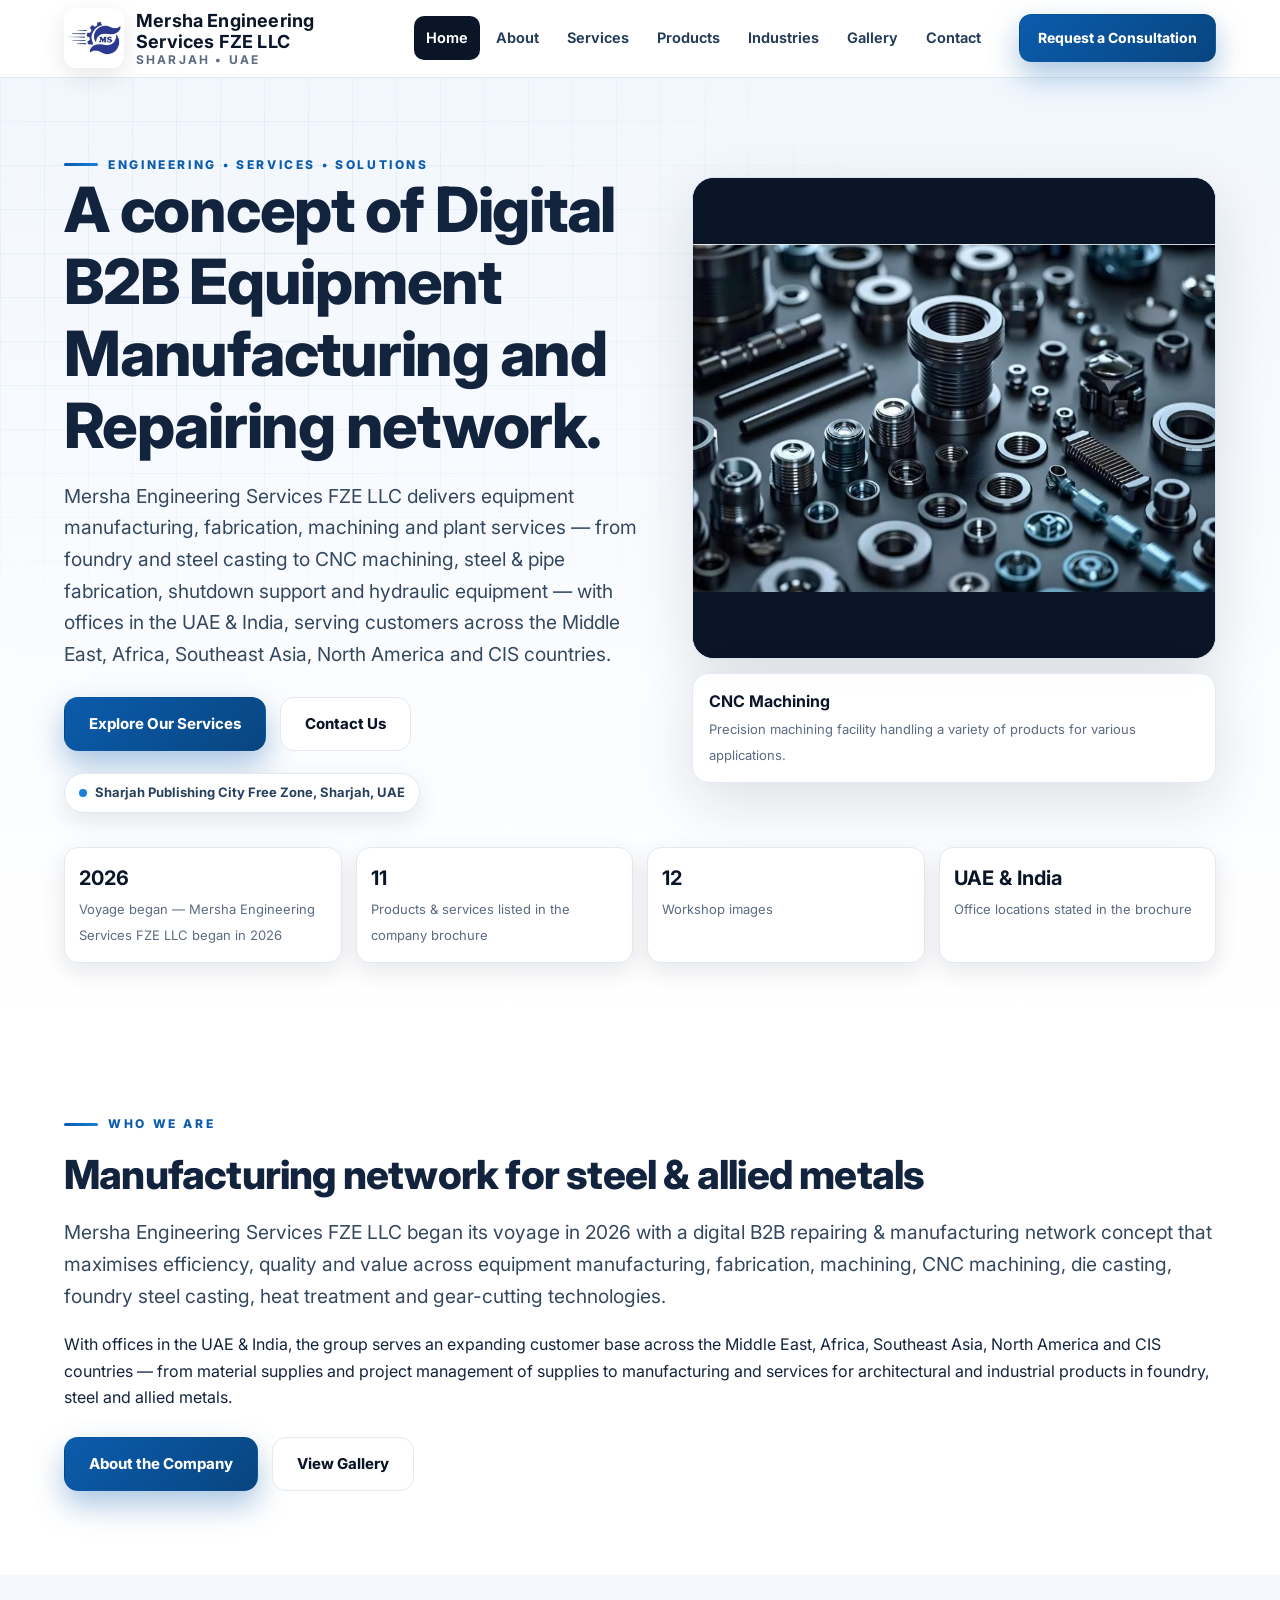
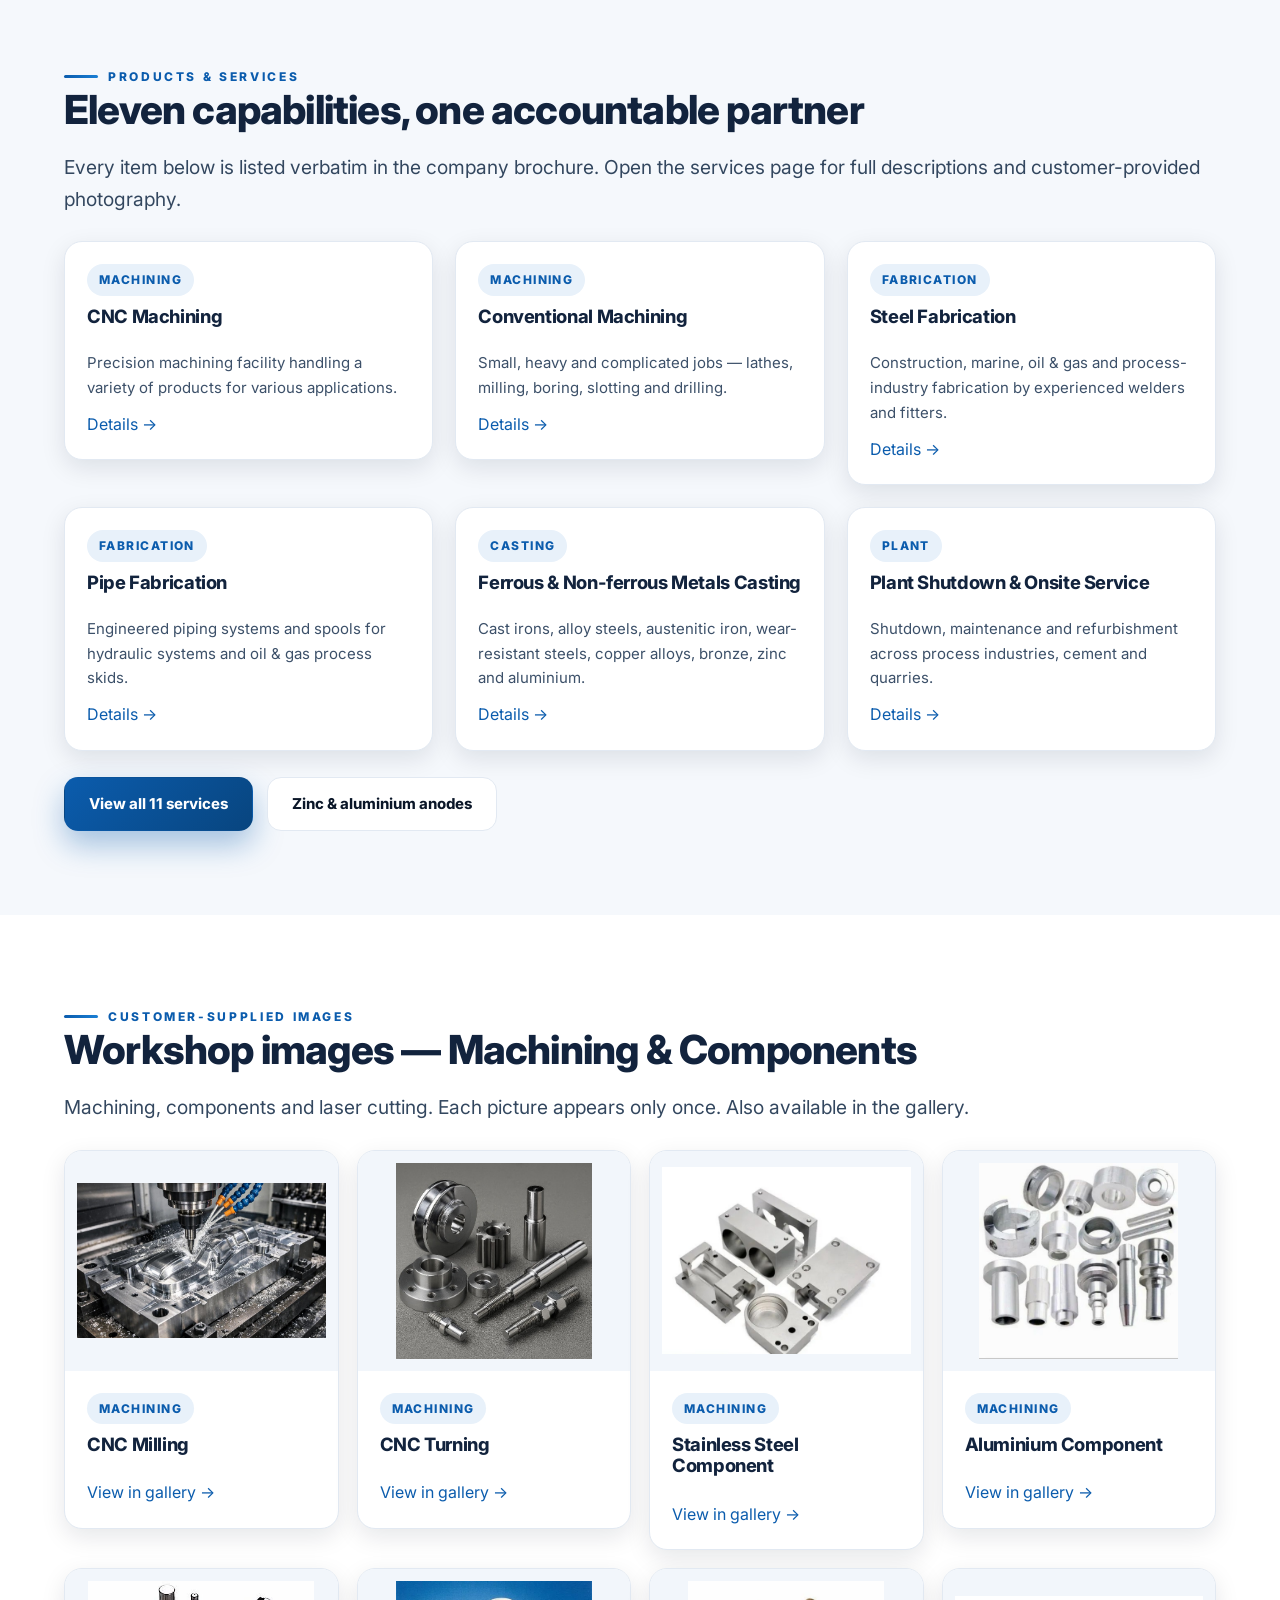
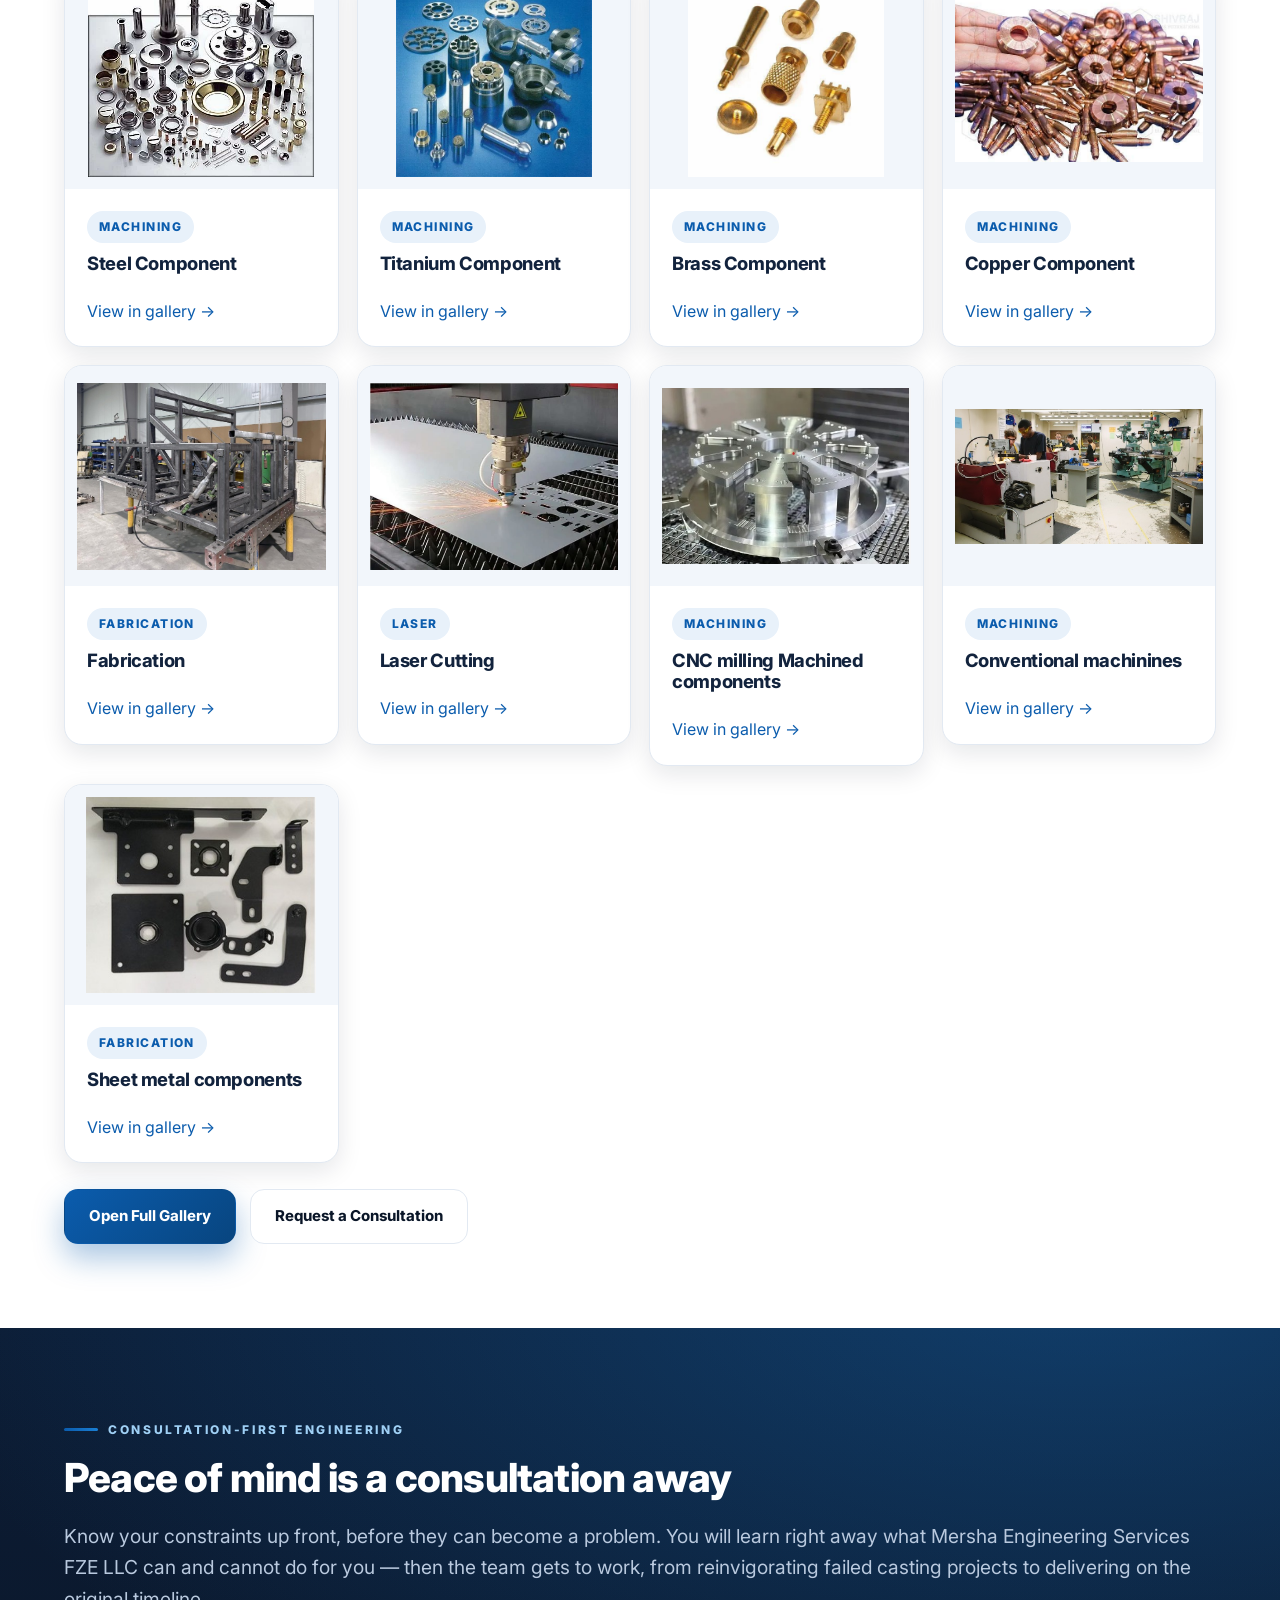
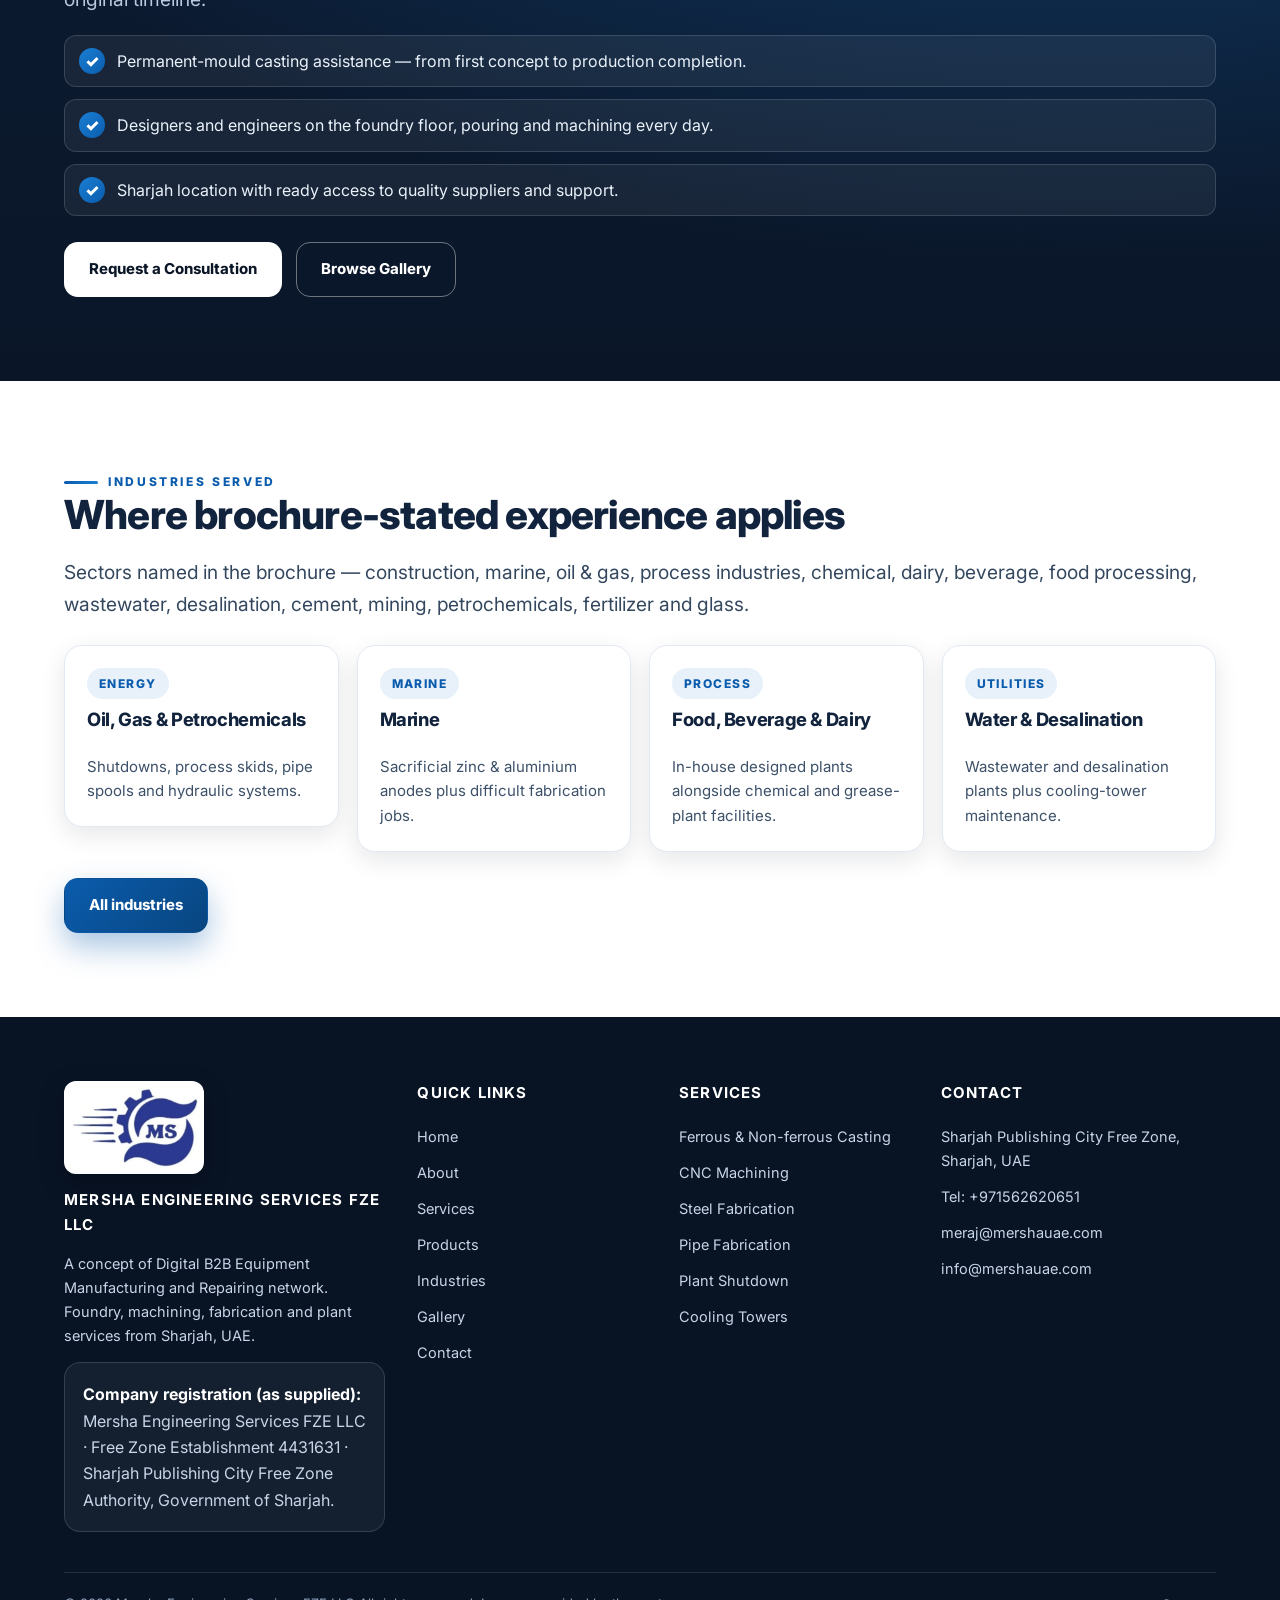
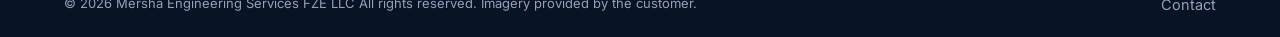
==== commit af3a6e6c: "New milling/turning/fabrication photos, Laser separate tag, bigger header, laptop header fix" ====
--- a/index.html
+++ b/index.html
@@ -101,15 +101,16 @@
     <h2 class="reveal">Workshop images — Machining &amp; Components</h2>
     <p class="lead reveal">Machining, components and laser cutting. Each picture appears only once. Also available in the gallery.</p>
     <div class="grid-4" style="margin-top:26px">
-      <div class="card reveal"><img class="contain" src="assets/img/cnc-milling.jpeg" alt="CNC Milling" loading="lazy"><div class="card-body"><span class="tag">Machining</span><h3>CNC Milling</h3><a href="gallery.html">View in gallery →</a></div></div>
-      <div class="card reveal"><img class="contain" src="assets/img/cnc-turning.jpeg" alt="CNC Turning" loading="lazy"><div class="card-body"><span class="tag">Machining</span><h3>CNC Turning</h3><a href="gallery.html">View in gallery →</a></div></div>
+      <div class="card reveal"><img class="contain" src="assets/img/cnc-milling.jpeg?v=2" alt="CNC Milling" loading="lazy"><div class="card-body"><span class="tag">Machining</span><h3>CNC Milling</h3><a href="gallery.html">View in gallery →</a></div></div>
+      <div class="card reveal"><img class="contain" src="assets/img/cnc-turning.jpeg?v=2" alt="CNC Turning" loading="lazy"><div class="card-body"><span class="tag">Machining</span><h3>CNC Turning</h3><a href="gallery.html">View in gallery →</a></div></div>
       <div class="card reveal"><img class="contain" src="assets/img/cnc-part-stainless-steel.jpg?v=3" alt="Stainless steel machined component" loading="lazy"><div class="card-body"><span class="tag">Machining</span><h3>Stainless Steel Component</h3><a href="gallery.html">View in gallery →</a></div></div>
       <div class="card reveal"><img class="contain" src="assets/img/cnc-part-aluminum.jpg?v=3" alt="Aluminium machined component" loading="lazy"><div class="card-body"><span class="tag">Machining</span><h3>Aluminium Component</h3><a href="gallery.html">View in gallery →</a></div></div>
       <div class="card reveal"><img class="contain" src="assets/img/cnc-part-steel.jpg?v=2" alt="Steel machined component" loading="lazy"><div class="card-body"><span class="tag">Machining</span><h3>Steel Component</h3><a href="gallery.html">View in gallery →</a></div></div>
       <div class="card reveal"><img class="contain" src="assets/img/cnc-part-titanium.jpg?v=2" alt="Titanium machined component" loading="lazy"><div class="card-body"><span class="tag">Machining</span><h3>Titanium Component</h3><a href="gallery.html">View in gallery →</a></div></div>
       <div class="card reveal"><img class="contain" src="assets/img/cnc-part-brass.jpg?v=2" alt="Brass machined component" loading="lazy"><div class="card-body"><span class="tag">Machining</span><h3>Brass Component</h3><a href="gallery.html">View in gallery →</a></div></div>
       <div class="card reveal"><img class="contain" src="assets/img/cnc-part-copper.jpg?v=2" alt="Copper machined component" loading="lazy"><div class="card-body"><span class="tag">Machining</span><h3>Copper Component</h3><a href="gallery.html">View in gallery →</a></div></div>
-      <div class="card reveal"><img class="contain" src="assets/img/laser-cutting.jpeg" alt="Laser cutting" loading="lazy"><div class="card-body"><span class="tag">Fabrication</span><h3>Laser Cutting</h3><a href="gallery.html">View in gallery →</a></div></div>
+      <div class="card reveal"><img class="contain" src="assets/img/fabrication.jpeg?v=2" alt="Fabrication" loading="lazy"><div class="card-body"><span class="tag">Fabrication</span><h3>Fabrication</h3><a href="gallery.html">View in gallery →</a></div></div>
+      <div class="card reveal"><img class="contain" src="assets/img/laser-cutting.jpeg" alt="Laser cutting" loading="lazy"><div class="card-body"><span class="tag">Laser</span><h3>Laser Cutting</h3><a href="gallery.html">View in gallery →</a></div></div>
       <div class="card reveal"><img class="contain" src="assets/img/cnc-milling-machined-components.jpeg" alt="CNC milling Machined components" loading="lazy"><div class="card-body"><span class="tag">Machining</span><h3>CNC milling Machined components</h3><a href="gallery.html">View in gallery →</a></div></div>
       <div class="card reveal"><img class="contain" src="assets/img/conventional-machinines.jpeg" alt="Conventional machinines" loading="lazy"><div class="card-body"><span class="tag">Machining</span><h3>Conventional machinines</h3><a href="gallery.html">View in gallery →</a></div></div>
       <div class="card reveal"><img class="contain" src="assets/img/sheet-metal-components.jpeg" alt="Sheet metal components" loading="lazy"><div class="card-body"><span class="tag">Fabrication</span><h3>Sheet metal components</h3><a href="gallery.html">View in gallery →</a></div></div>
--- a/assets/styles.css
+++ b/assets/styles.css
@@ -232,3 +232,29 @@
 .grid-3.grid-masonry>.card{break-inside:avoid;margin:0 0 22px}
 @media(max-width:1020px){.grid-3.grid-masonry{columns:2}}
 @media(max-width:640px){.grid-3.grid-masonry{columns:1}}
+
+/* Hero popup to top side of image, not middle */
+.hero-card{top:26px;bottom:auto}
+@media(max-width:640px){.hero-card{top:12px;bottom:auto}}
+
+/* Hero popup below image — full image visible, no overlay */
+.hero-card{position:static;max-width:none;margin:14px 0 0}
+
+/* Bigger header brand (logo + name) */
+.brand-mark{width:60px;height:60px;flex:0 0 60px}
+.brand-name strong{font-size:18px;max-width:300px}
+.brand-name span{font-size:12px}
+@media(max-width:640px){
+  .brand-mark{width:50px;height:50px;flex-basis:50px}
+  .brand-name strong{font-size:14px;max-width:220px}
+  .brand-name span{font-size:10.5px}
+}
+
+/* Laptop header: fit bigger brand + nav + CTA in one line */
+.header-cta{white-space:nowrap}
+@media(max-width:1240px){
+  .header-inner{gap:10px}
+  .nav-desktop a{padding:10px 8px;font-size:13.5px}
+  .header-cta{padding:10px 14px;font-size:13px}
+  .brand-name strong{font-size:16px;max-width:260px}
+}
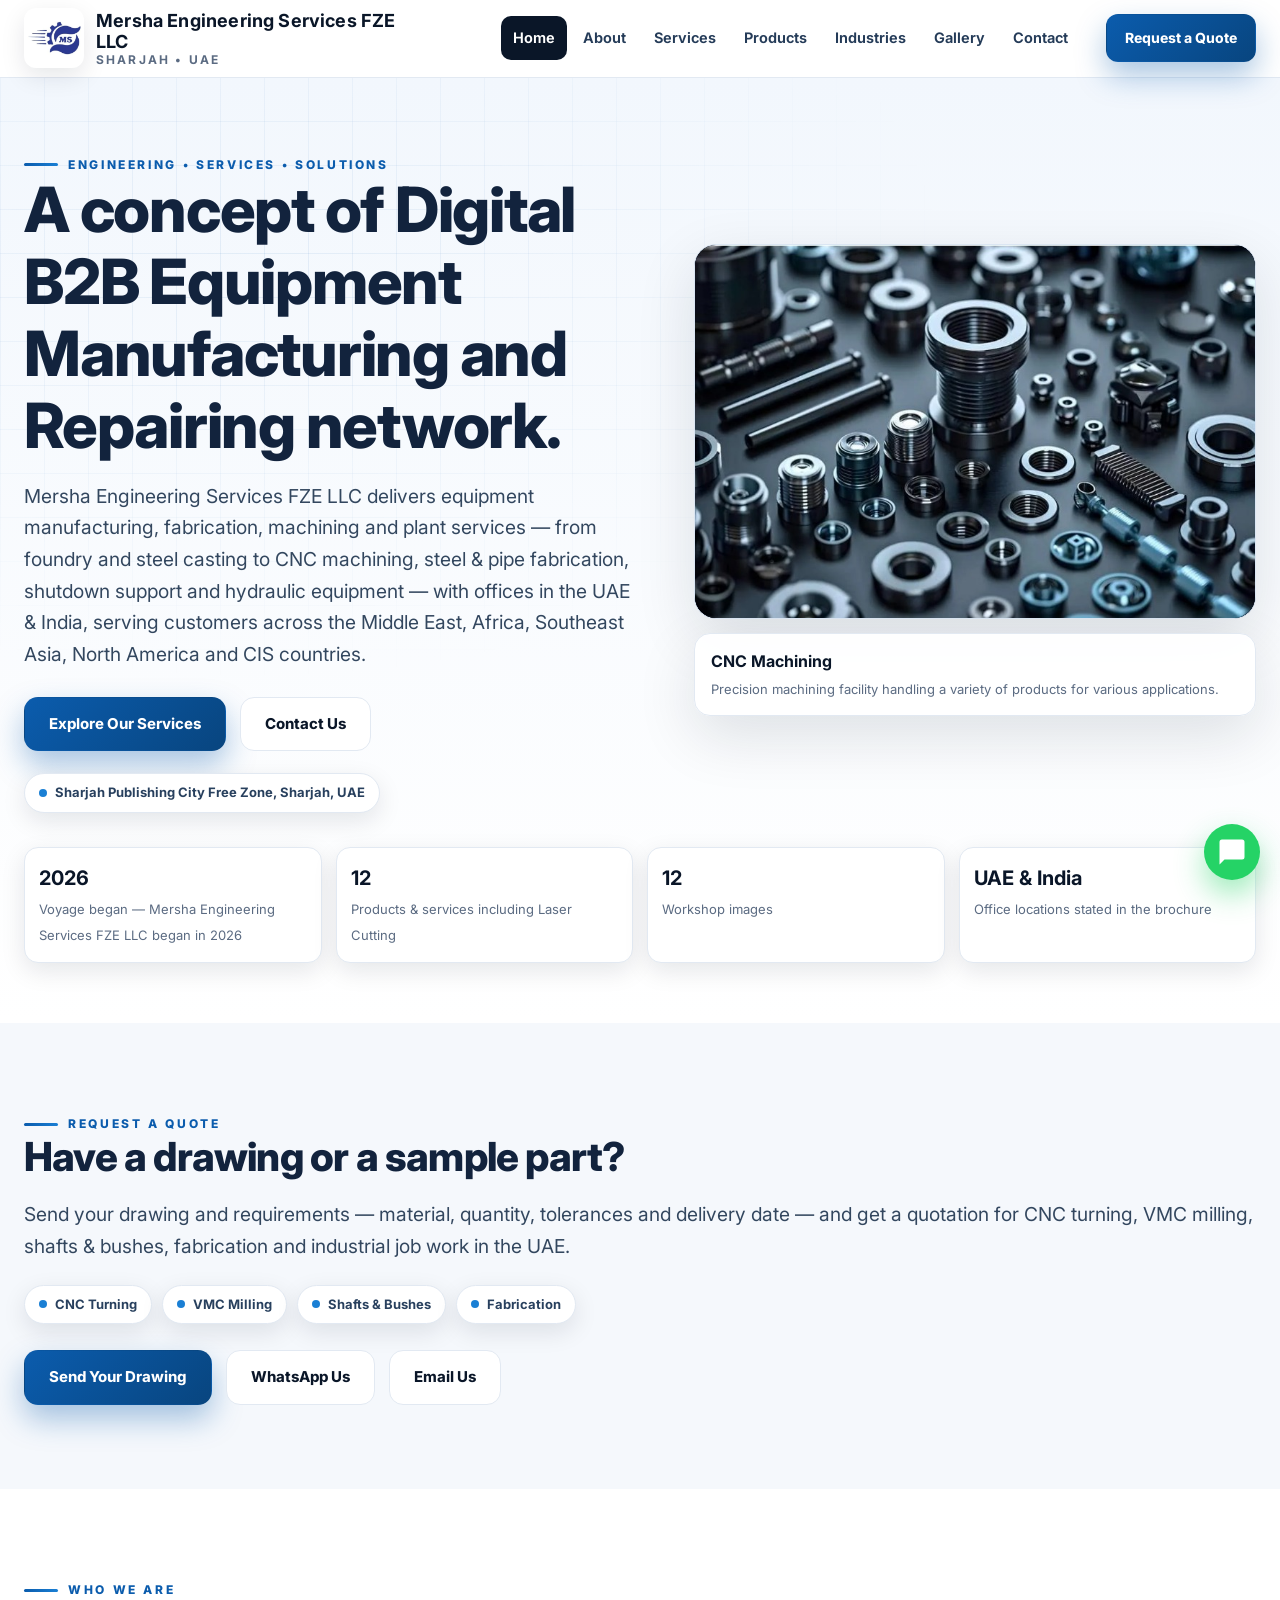
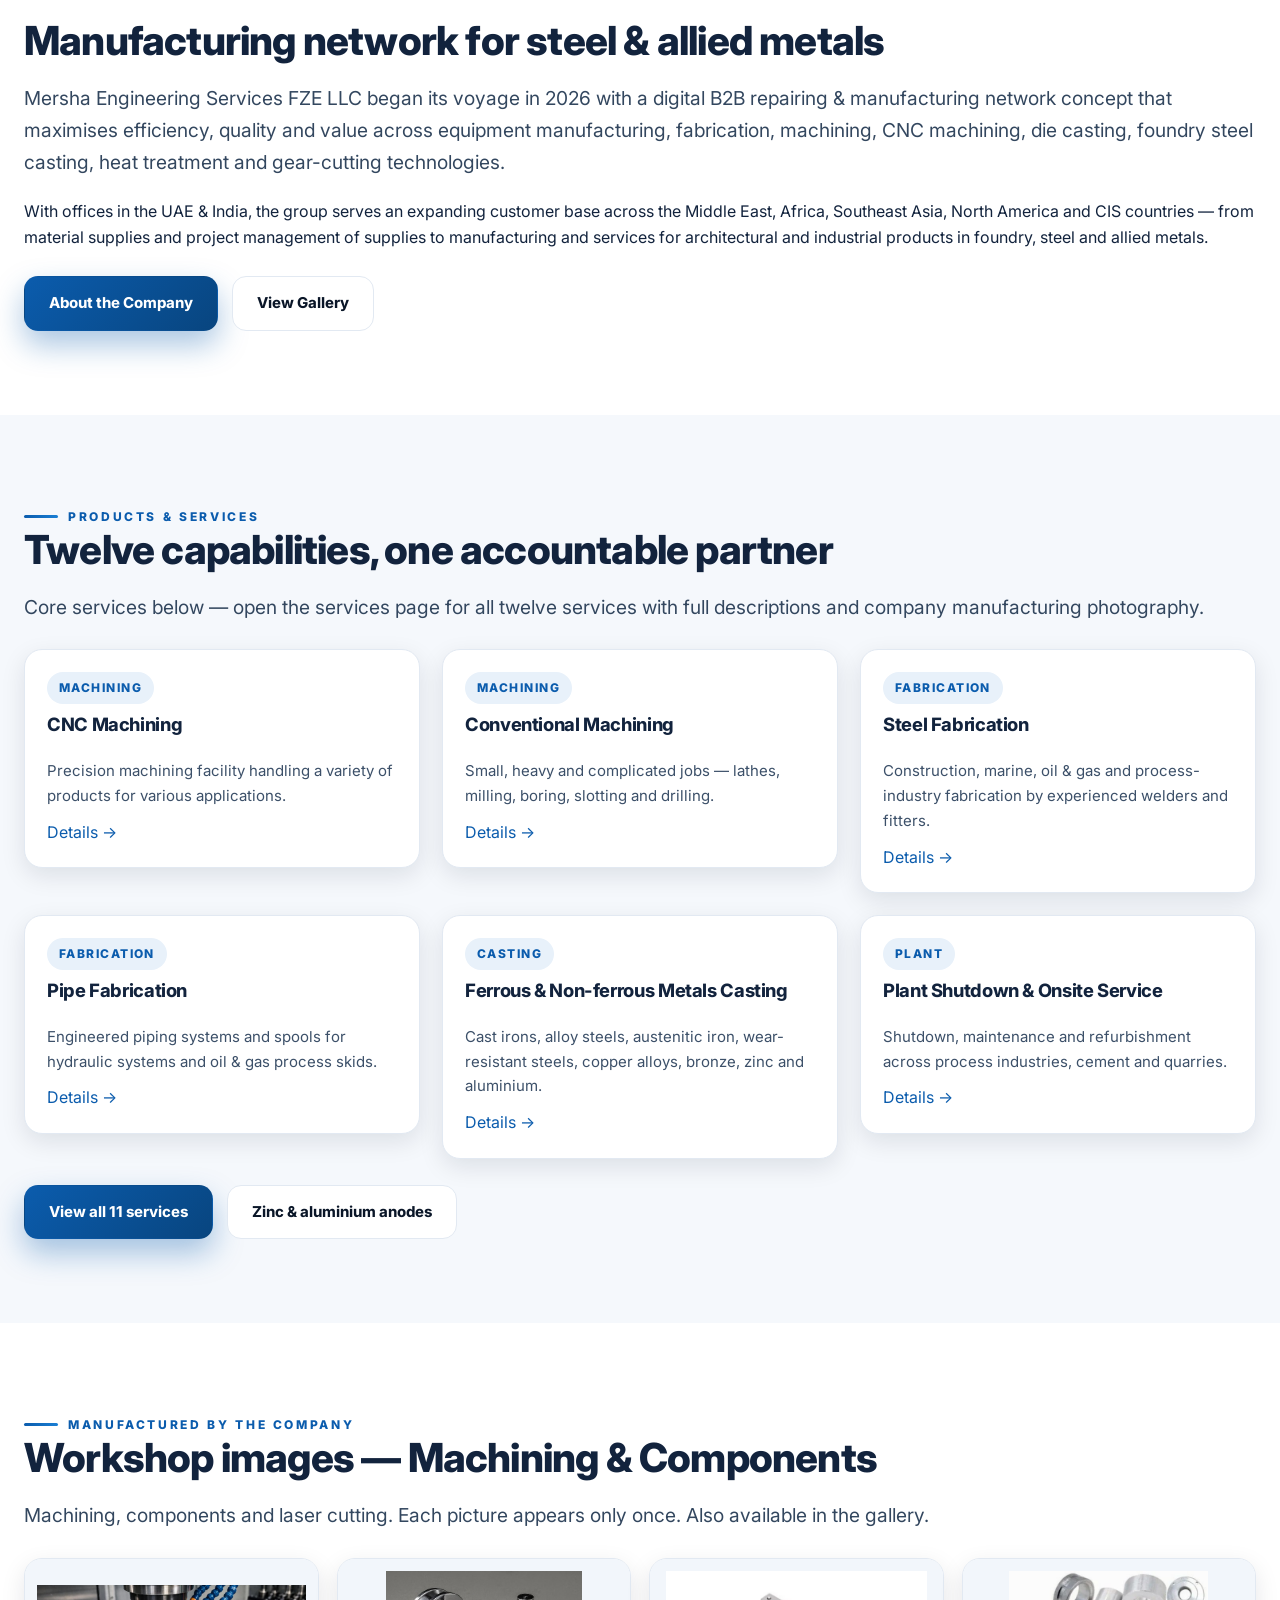
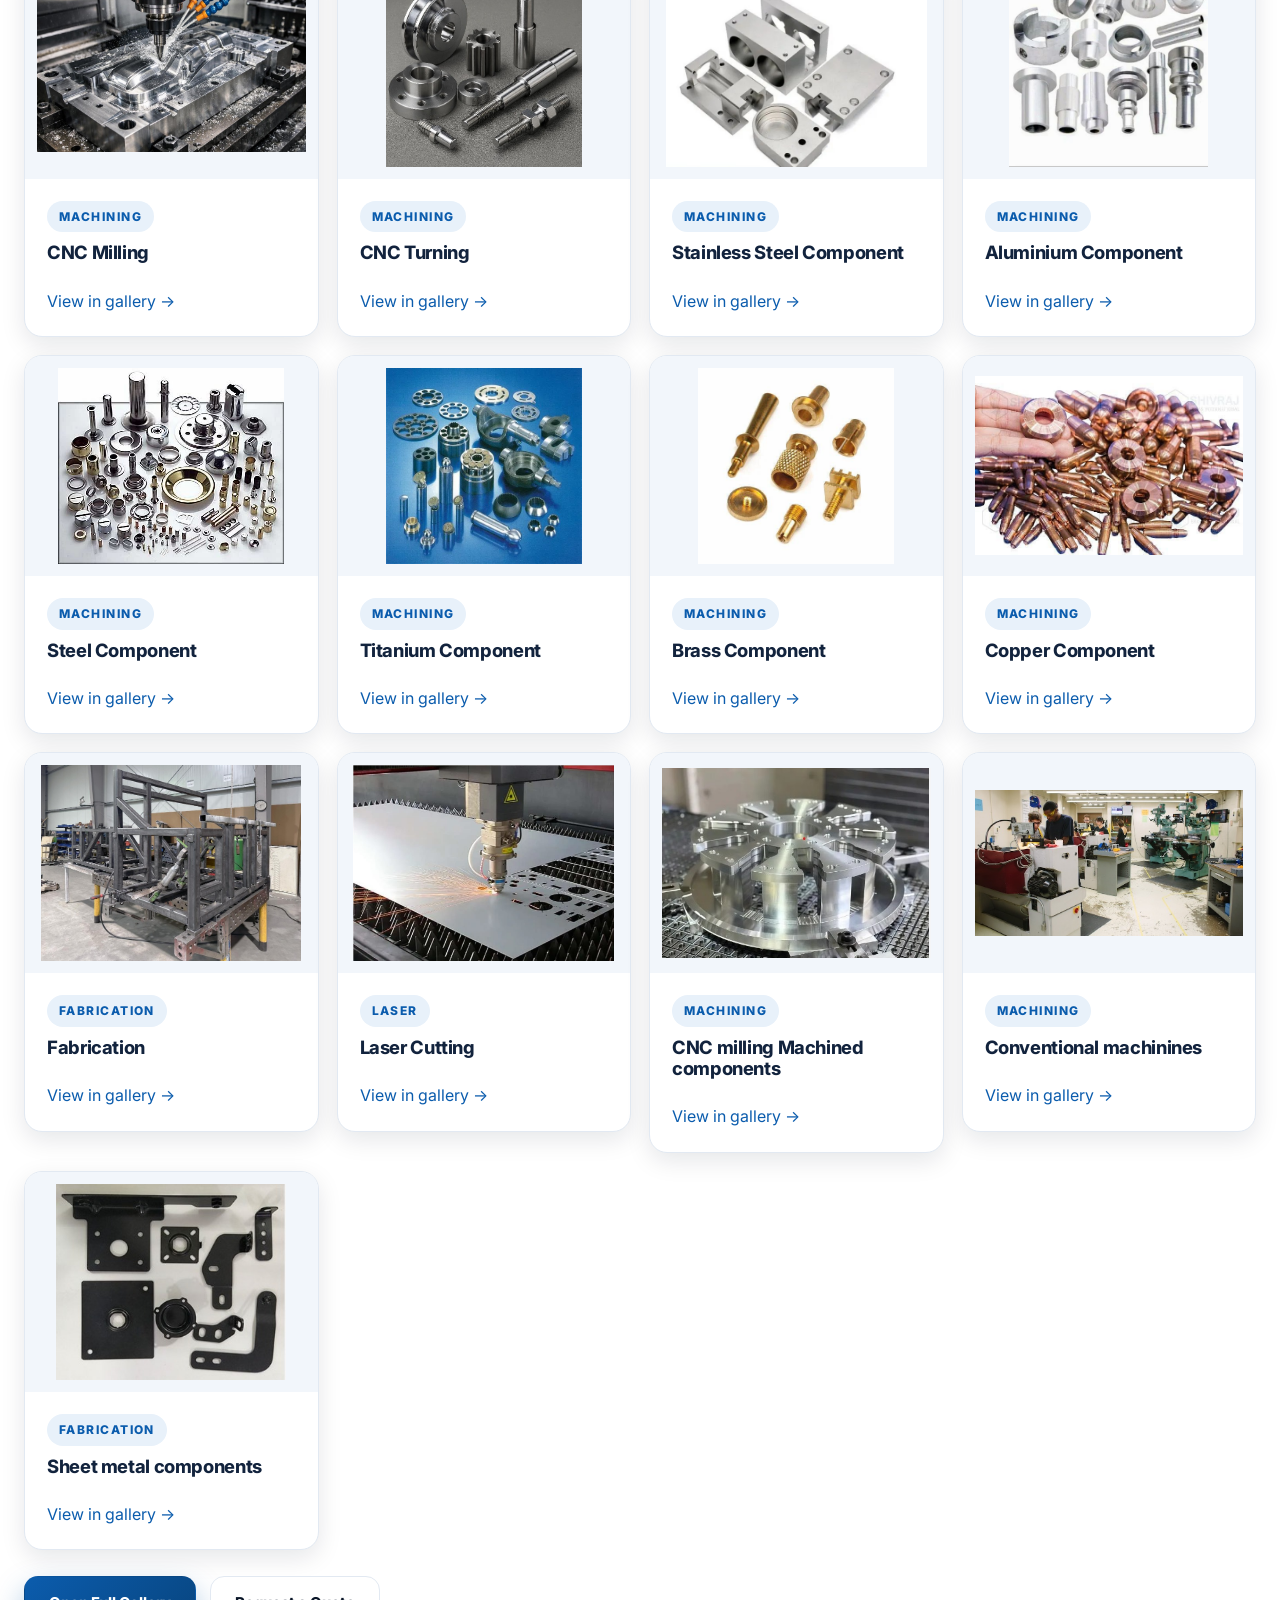
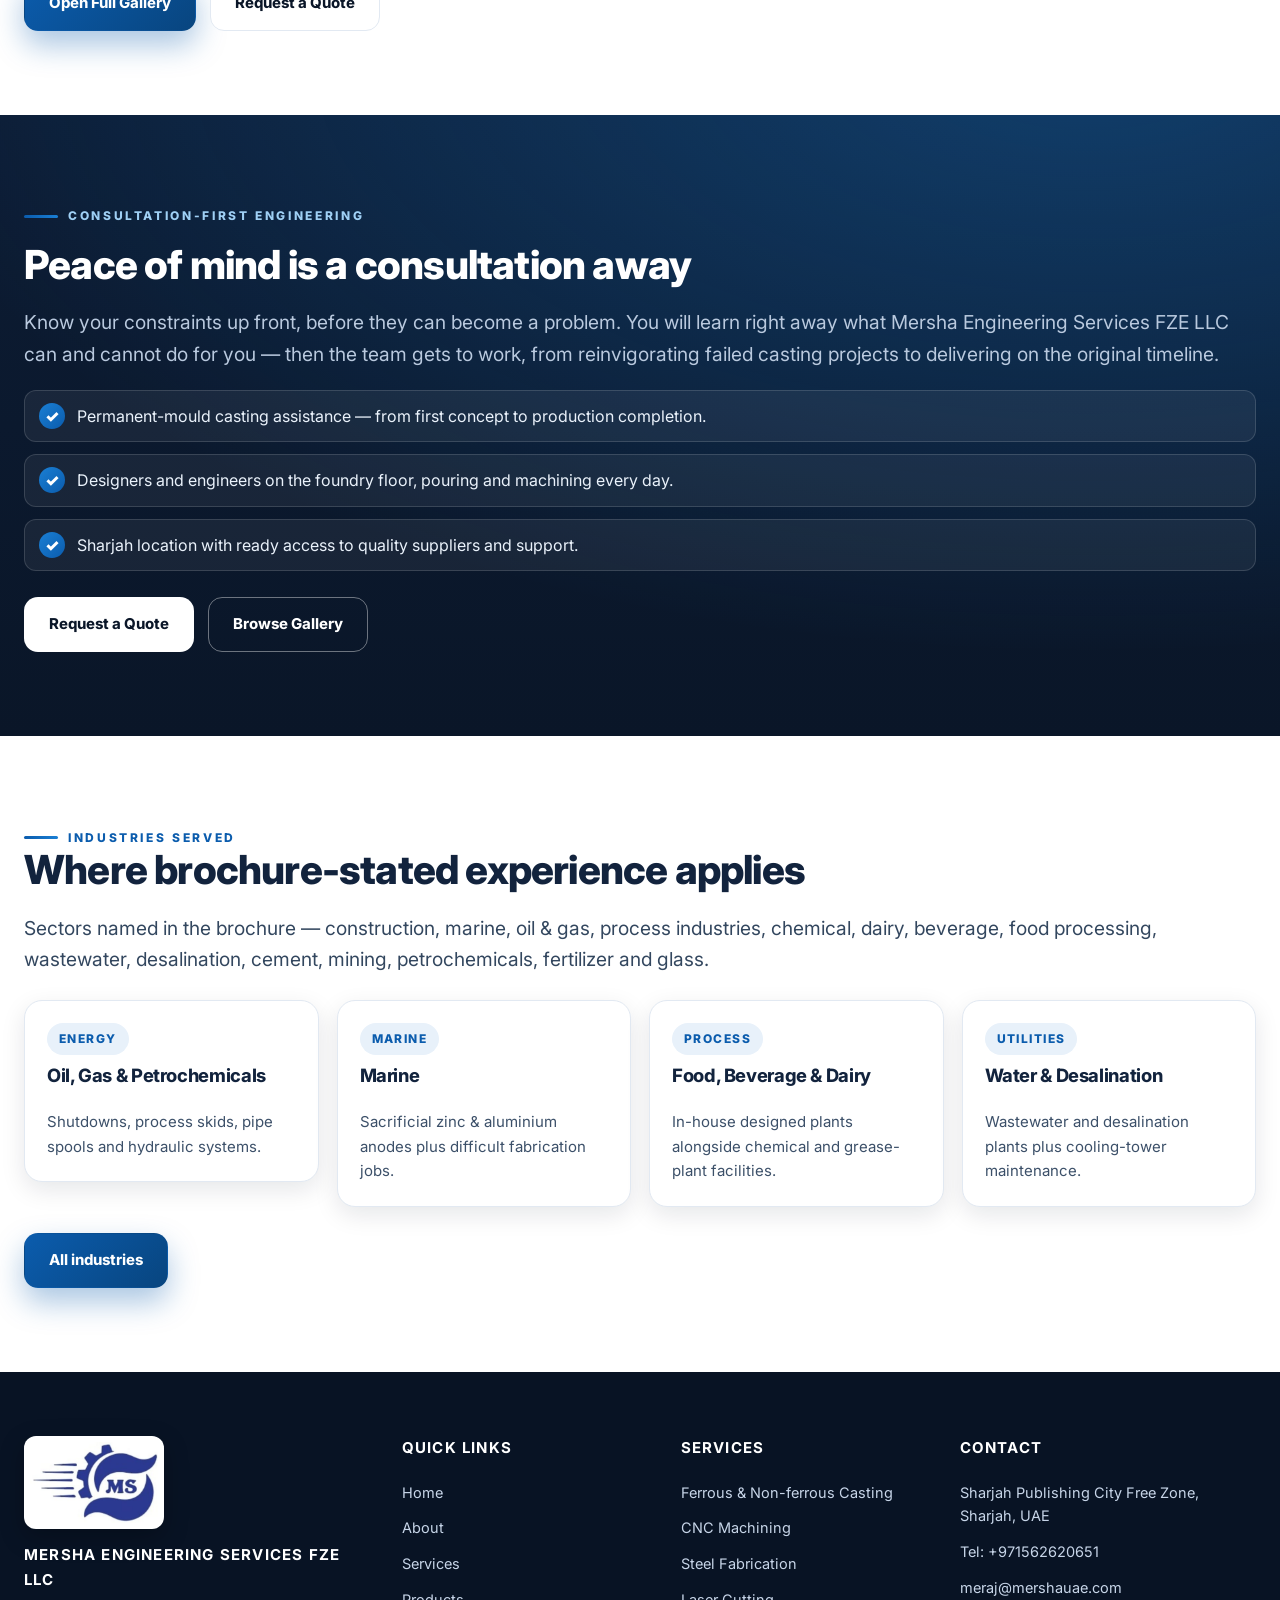
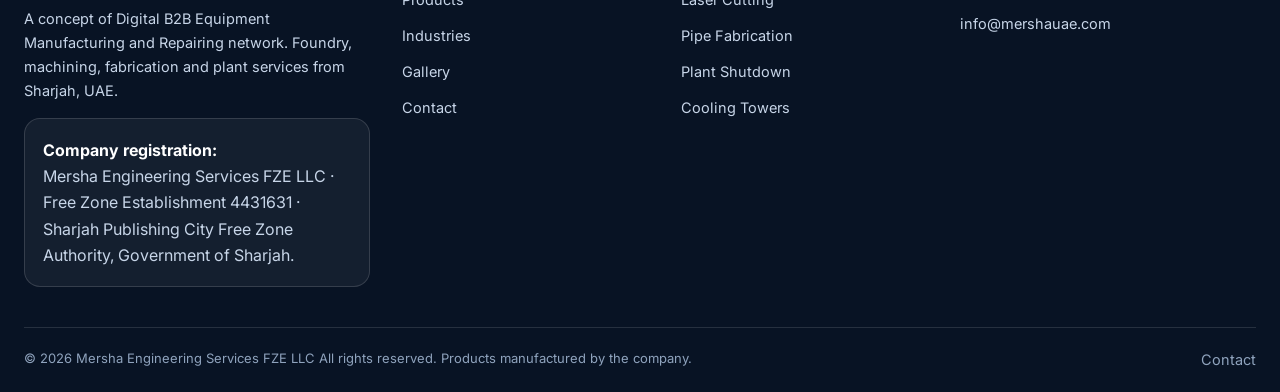
==== commit d824b0c4: "Quote RFQ flow: working mailto form, drawing fields, WhatsApp float, Laser separate, 8 workshop phot" ====
--- a/index.html
+++ b/index.html
@@ -3,8 +3,8 @@
 <head>
 <meta charset="UTF-8">
 <meta name="viewport" content="width=device-width, initial-scale=1.0">
-<title>Mersha Engineering Services FZE LLC — Equipment Manufacturing, Fabrication & Engineering Services | Sharjah, UAE</title>
-<meta name="description" content="Mersha Engineering Services FZE LLC, Sharjah UAE: ferrous & non-ferrous casting, CNC and conventional machining, steel and pipe fabrication, plant shutdown & onsite service, cooling tower maintenance, conveyors, rotary valves, process skids and hydraulic equipment. A concept of Digital B2B Equipment Manufacturing and Repairing network.">
+<title>CNC Machining Services UAE | CNC Turning, VMC Milling & Fabrication — Mersha Engineering Services FZE LLC, Sharjah</title>
+<meta name="description" content="CNC machining services UAE — CNC turning, VMC milling, precision machined parts and CNC job work in Sharjah: casting, conventional machining, steel and pipe fabrication, industrial fabrication and machine parts. A concept of Digital B2B Equipment Manufacturing and Repairing network.">
 <meta property="og:title" content="Mersha Engineering Services FZE LLC — Engineering, Services & Solutions">
 <meta property="og:description" content="Casting, machining, fabrication and plant services from Sharjah, UAE — serving the Middle East, Africa, Southeast Asia, North America and CIS countries.">
 <meta property="og:type" content="website">
@@ -26,12 +26,12 @@
     <nav class="nav-desktop" aria-label="Primary">
       <a href="index.html" class="active">Home</a><a href="about.html">About</a><a href="services.html">Services</a><a href="products.html">Products</a><a href="industries.html">Industries</a><a href="gallery.html">Gallery</a><a href="contact.html">Contact</a>
     </nav>
-    <a class="btn btn-primary btn-sm header-cta" href="contact.html">Request a Consultation</a>
+    <a class="btn btn-primary btn-sm header-cta" href="contact.html">Request a Quote</a>
     <button class="menu-toggle" aria-expanded="false" aria-label="Open menu">☰</button>
   </div>
   <div class="mobile-panel"><nav aria-label="Mobile">
     <a class="mlink active" href="index.html">Home</a><a class="mlink" href="about.html">About</a><a class="mlink" href="services.html">Services</a><a class="mlink" href="products.html">Products</a><a class="mlink" href="industries.html">Industries</a><a class="mlink" href="gallery.html">Gallery</a><a class="mlink" href="contact.html">Contact</a>
-    <a class="btn btn-primary" href="contact.html">Request a Consultation</a>
+    <a class="btn btn-primary" href="contact.html">Request a Quote</a>
   </nav></div>
 </header>
 
@@ -57,13 +57,20 @@
     </div>
     <div class="hero-strip">
       <div class="mini reveal"><strong>2026</strong><span>Voyage began — Mersha Engineering Services FZE LLC began in 2026</span></div>
-      <div class="mini reveal"><strong>11</strong><span>Products &amp; services listed in the company brochure</span></div>
+      <div class="mini reveal"><strong>12</strong><span>Products &amp; services including Laser Cutting</span></div>
       <div class="mini reveal"><strong>12</strong><span>Workshop images</span></div>
       <div class="mini reveal"><strong>UAE &amp; India</strong><span>Office locations stated in the brochure</span></div>
     </div>
   </div>
 </section>
 
+<section class="section-soft"><div class="wrap">
+<span class="eyebrow reveal">Request a quote</span>
+<h2 class="reveal">Have a drawing or a sample part?</h2>
+<p class="lead reveal">Send your drawing and requirements — material, quantity, tolerances and delivery date — and get a quotation for CNC turning, VMC milling, shafts &amp; bushes, fabrication and industrial job work in the UAE.</p>
+<div class="hero-badges reveal"><span class="chip"><i></i>CNC Turning</span><span class="chip"><i></i>VMC Milling</span><span class="chip"><i></i>Shafts &amp; Bushes</span><span class="chip"><i></i>Fabrication</span></div>
+<div class="hero-actions reveal"><a class="btn btn-primary" href="contact.html">Send Your Drawing</a><a class="btn btn-ghost" href="https://wa.me/971562620651?text=Hi%20Mersha%20Engineering%2C%20I%20want%20a%20quotation%20for%20a%20machining%20job.">WhatsApp Us</a><a class="btn btn-ghost" href="mailto:meraj@mershauae.com?subject=Quotation%20request">Email Us</a></div>
+</div></section>
 <section>
   <div class="wrap">
     <span class="eyebrow reveal">Who we are</span>
@@ -81,8 +88,8 @@
 <section class="section-soft">
   <div class="wrap">
     <span class="eyebrow reveal">Products &amp; services</span>
-    <h2 class="reveal">Eleven capabilities, one accountable partner</h2>
-    <p class="lead reveal">Every item below is listed verbatim in the company brochure. Open the services page for full descriptions and customer-provided photography.</p>
+    <h2 class="reveal">Twelve capabilities, one accountable partner</h2>
+    <p class="lead reveal">Core services below — open the services page for all twelve services with full descriptions and company manufacturing photography.</p>
     <div class="grid-3" style="margin-top:26px">
       <div class="card reveal"><div class="card-body"><span class="tag">Machining</span><h3>CNC Machining</h3><p>Precision machining facility handling a variety of products for various applications.</p><a href="services.html#cnc">Details →</a></div></div>
       <div class="card reveal"><div class="card-body"><span class="tag">Machining</span><h3>Conventional Machining</h3><p>Small, heavy and complicated jobs — lathes, milling, boring, slotting and drilling.</p><a href="services.html#conventional">Details →</a></div></div>
@@ -97,7 +104,7 @@
 
 <section>
   <div class="wrap">
-    <span class="eyebrow reveal">Customer-supplied images</span>
+    <span class="eyebrow reveal">Manufactured by the company</span>
     <h2 class="reveal">Workshop images — Machining &amp; Components</h2>
     <p class="lead reveal">Machining, components and laser cutting. Each picture appears only once. Also available in the gallery.</p>
     <div class="grid-4" style="margin-top:26px">
@@ -115,7 +122,7 @@
       <div class="card reveal"><img class="contain" src="assets/img/conventional-machinines.jpeg" alt="Conventional machinines" loading="lazy"><div class="card-body"><span class="tag">Machining</span><h3>Conventional machinines</h3><a href="gallery.html">View in gallery →</a></div></div>
       <div class="card reveal"><img class="contain" src="assets/img/sheet-metal-components.jpeg" alt="Sheet metal components" loading="lazy"><div class="card-body"><span class="tag">Fabrication</span><h3>Sheet metal components</h3><a href="gallery.html">View in gallery →</a></div></div>
     </div>
-    <div class="hero-actions reveal"><a class="btn btn-primary" href="gallery.html">Open Full Gallery</a><a class="btn btn-ghost" href="contact.html">Request a Consultation</a></div>
+    <div class="hero-actions reveal"><a class="btn btn-primary" href="gallery.html">Open Full Gallery</a><a class="btn btn-ghost" href="contact.html">Request a Quote</a></div>
   </div>
 </section>
 
@@ -131,7 +138,7 @@
           <li><span class="tick">✓</span><span>Designers and engineers on the foundry floor, pouring and machining every day.</span></li>
           <li><span class="tick">✓</span><span>Sharjah location with ready access to quality suppliers and support.</span></li>
         </ul>
-        <div class="hero-actions"><a class="btn btn-light" href="contact.html">Request a Consultation</a><a class="btn btn-ghost" href="gallery.html" style="background:transparent;color:#fff;border-color:rgba(255,255,255,.4)">Browse Gallery</a></div>
+        <div class="hero-actions"><a class="btn btn-light" href="contact.html">Request a Quote</a><a class="btn btn-ghost" href="gallery.html" style="background:transparent;color:#fff;border-color:rgba(255,255,255,.4)">Browse Gallery</a></div>
       </div>
       </div>
   </div>
@@ -156,16 +163,17 @@
   <div class="wrap">
     <div class="footer-grid">
       <div class="footer-brand"><img src="assets/img/company-logo.jpeg" alt="Mersha Engineering Services FZE LLC logo" class="footer-logo"><h4>Mersha Engineering Services FZE LLC</h4>
-        <p>A concept of Digital B2B Equipment Manufacturing and Repairing network. Foundry, machining, fabrication and plant services from Sharjah, UAE.</p><div class="doc-card"><strong style="color:#fff">Company registration (as supplied):</strong><br>Mersha Engineering Services FZE LLC · Free Zone Establishment 4431631 · Sharjah Publishing City Free Zone Authority, Government of Sharjah.</div>
+        <p>A concept of Digital B2B Equipment Manufacturing and Repairing network. Foundry, machining, fabrication and plant services from Sharjah, UAE.</p><div class="doc-card"><strong style="color:#fff">Company registration:</strong><br>Mersha Engineering Services FZE LLC · Free Zone Establishment 4431631 · Sharjah Publishing City Free Zone Authority, Government of Sharjah.</div>
         
       </div>
       <div><h4>Quick Links</h4><a href="index.html">Home</a><a href="about.html">About</a><a href="services.html">Services</a><a href="products.html">Products</a><a href="industries.html">Industries</a><a href="gallery.html">Gallery</a><a href="contact.html">Contact</a></div>
-      <div><h4>Services</h4><a href="services.html#casting">Ferrous &amp; Non-ferrous Casting</a><a href="services.html#cnc">CNC Machining</a><a href="services.html#steel">Steel Fabrication</a><a href="services.html#pipe">Pipe Fabrication</a><a href="services.html#shutdown">Plant Shutdown</a><a href="services.html#cooling">Cooling Towers</a></div>
+      <div><h4>Services</h4><a href="services.html#casting">Ferrous &amp; Non-ferrous Casting</a><a href="services.html#cnc">CNC Machining</a><a href="services.html#steel">Steel Fabrication</a><a href="services.html#laser">Laser Cutting</a><a href="services.html#pipe">Pipe Fabrication</a><a href="services.html#shutdown">Plant Shutdown</a><a href="services.html#cooling">Cooling Towers</a></div>
       <div><h4>Contact</h4><a href="contact.html">Sharjah Publishing City Free Zone, Sharjah, UAE</a><a href="tel:+971562620651">Tel: +971562620651</a><a href="mailto:meraj@mershauae.com">meraj@mershauae.com</a><a href="mailto:info@mershauae.com">info@mershauae.com</a></div>
     </div>
-    <div class="footer-bottom"><span>© <span id="year">2026</span> Mersha Engineering Services FZE LLC All rights reserved. Imagery provided by the customer.</span><span><a href="contact.html" style="display:inline;color:#8fa3bd">Contact</a></span></div>
+    <div class="footer-bottom"><span>© <span id="year">2026</span> Mersha Engineering Services FZE LLC All rights reserved. Products manufactured by the company.</span><span><a href="contact.html" style="display:inline;color:#8fa3bd">Contact</a></span></div>
   </div>
 </footer>
+<a class="wa-float" href="https://wa.me/971562620651?text=Hi%20Mersha%20Engineering%2C%20I%20want%20a%20quotation." target="_blank" rel="noopener" aria-label="Chat on WhatsApp"><svg viewBox="0 0 24 24" fill="currentColor"><path d="M20 2H4a2 2 0 0 0-2 2v18l4-4h14a2 2 0 0 0 2-2V4a2 2 0 0 0-2-2z"/></svg></a>
 <script src="assets/site.js"></script>
 </body>
 </html>
--- a/assets/styles.css
+++ b/assets/styles.css
@@ -258,3 +258,14 @@
   .header-cta{padding:10px 14px;font-size:13px}
   .brand-name strong{font-size:16px;max-width:260px}
 }
+
+/* Desktop friendly: wider layout + hero image natural height (no dark bands) */
+@media(min-width:1021px){
+  .wrap{max-width:1360px}
+  .hero-frame img{height:auto;max-height:460px}
+}
+
+/* Floating WhatsApp quote button */
+.wa-float{position:fixed;right:20px;bottom:20px;z-index:70;width:56px;height:56px;border-radius:50%;background:#25d366;color:#fff;display:grid;place-items:center;box-shadow:0 14px 30px rgba(37,211,102,.45)}
+.wa-float:hover{color:#fff}
+.wa-float svg{width:30px;height:30px}
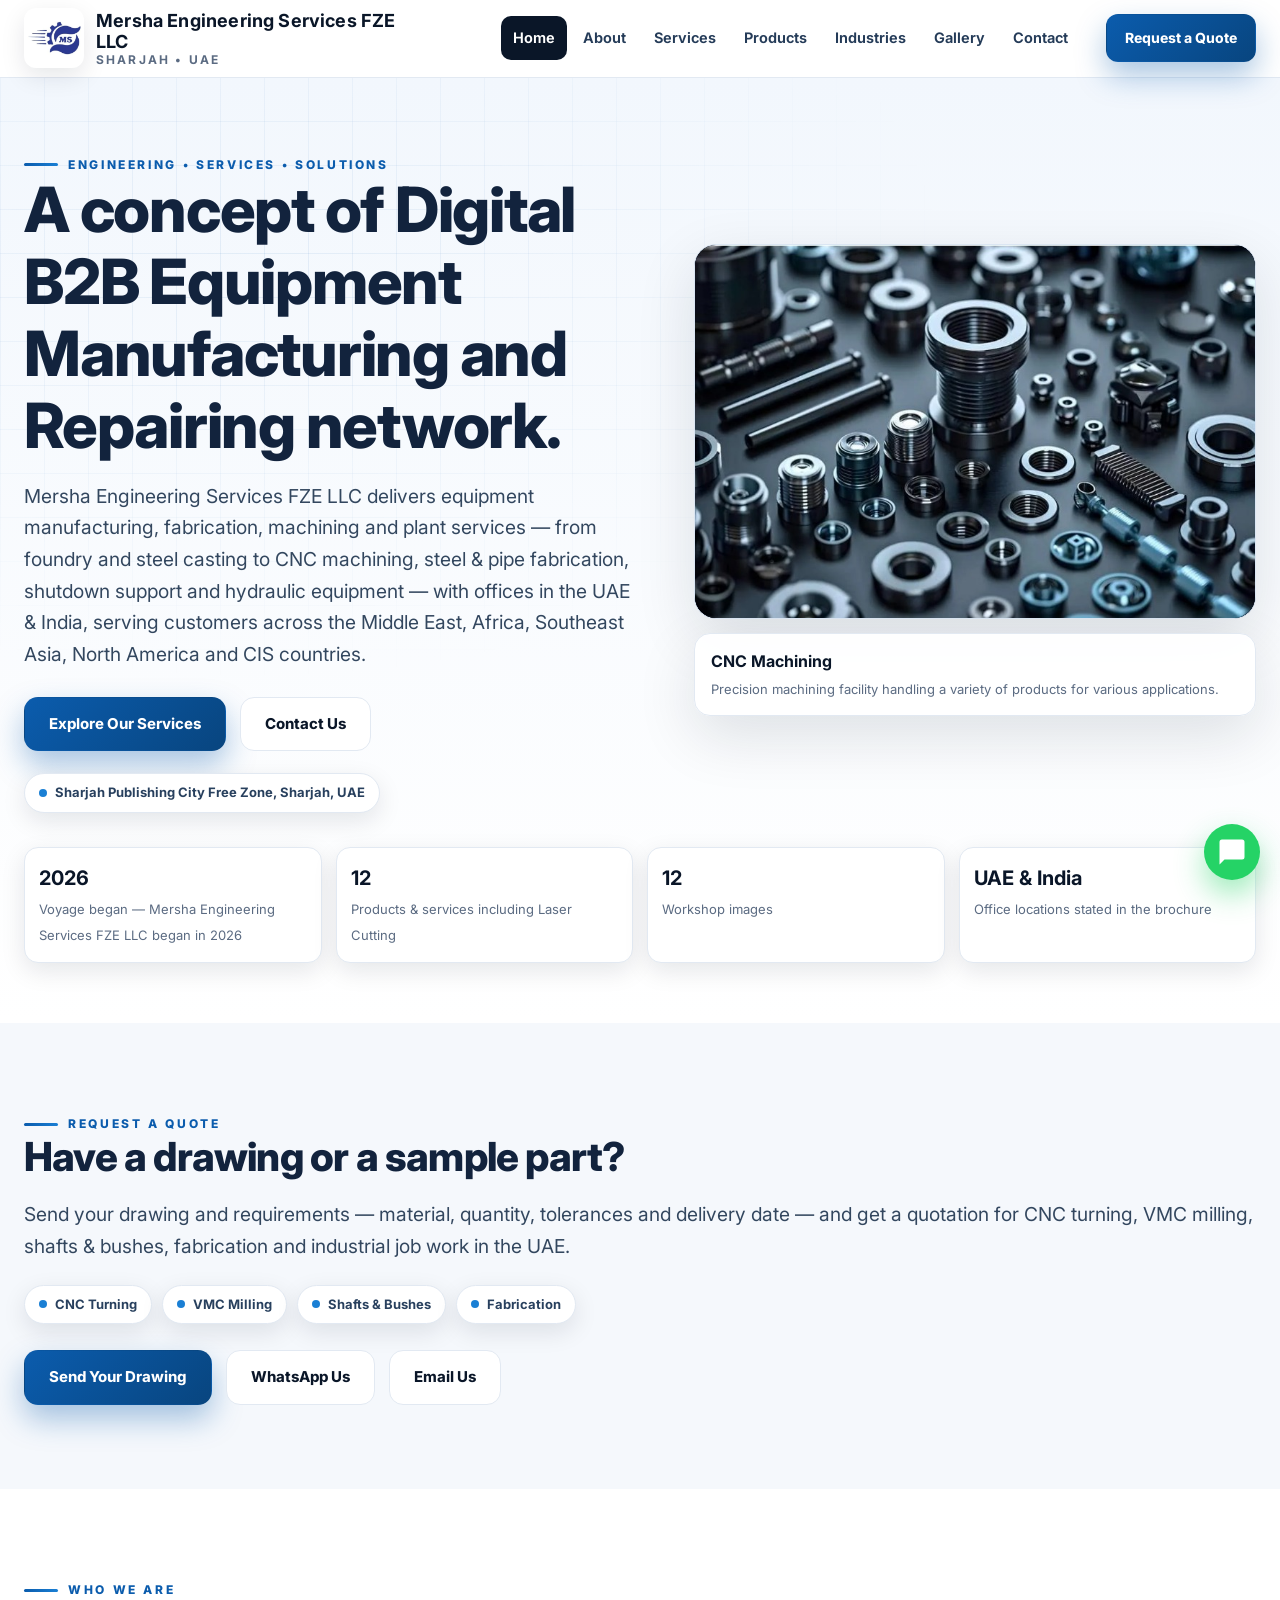
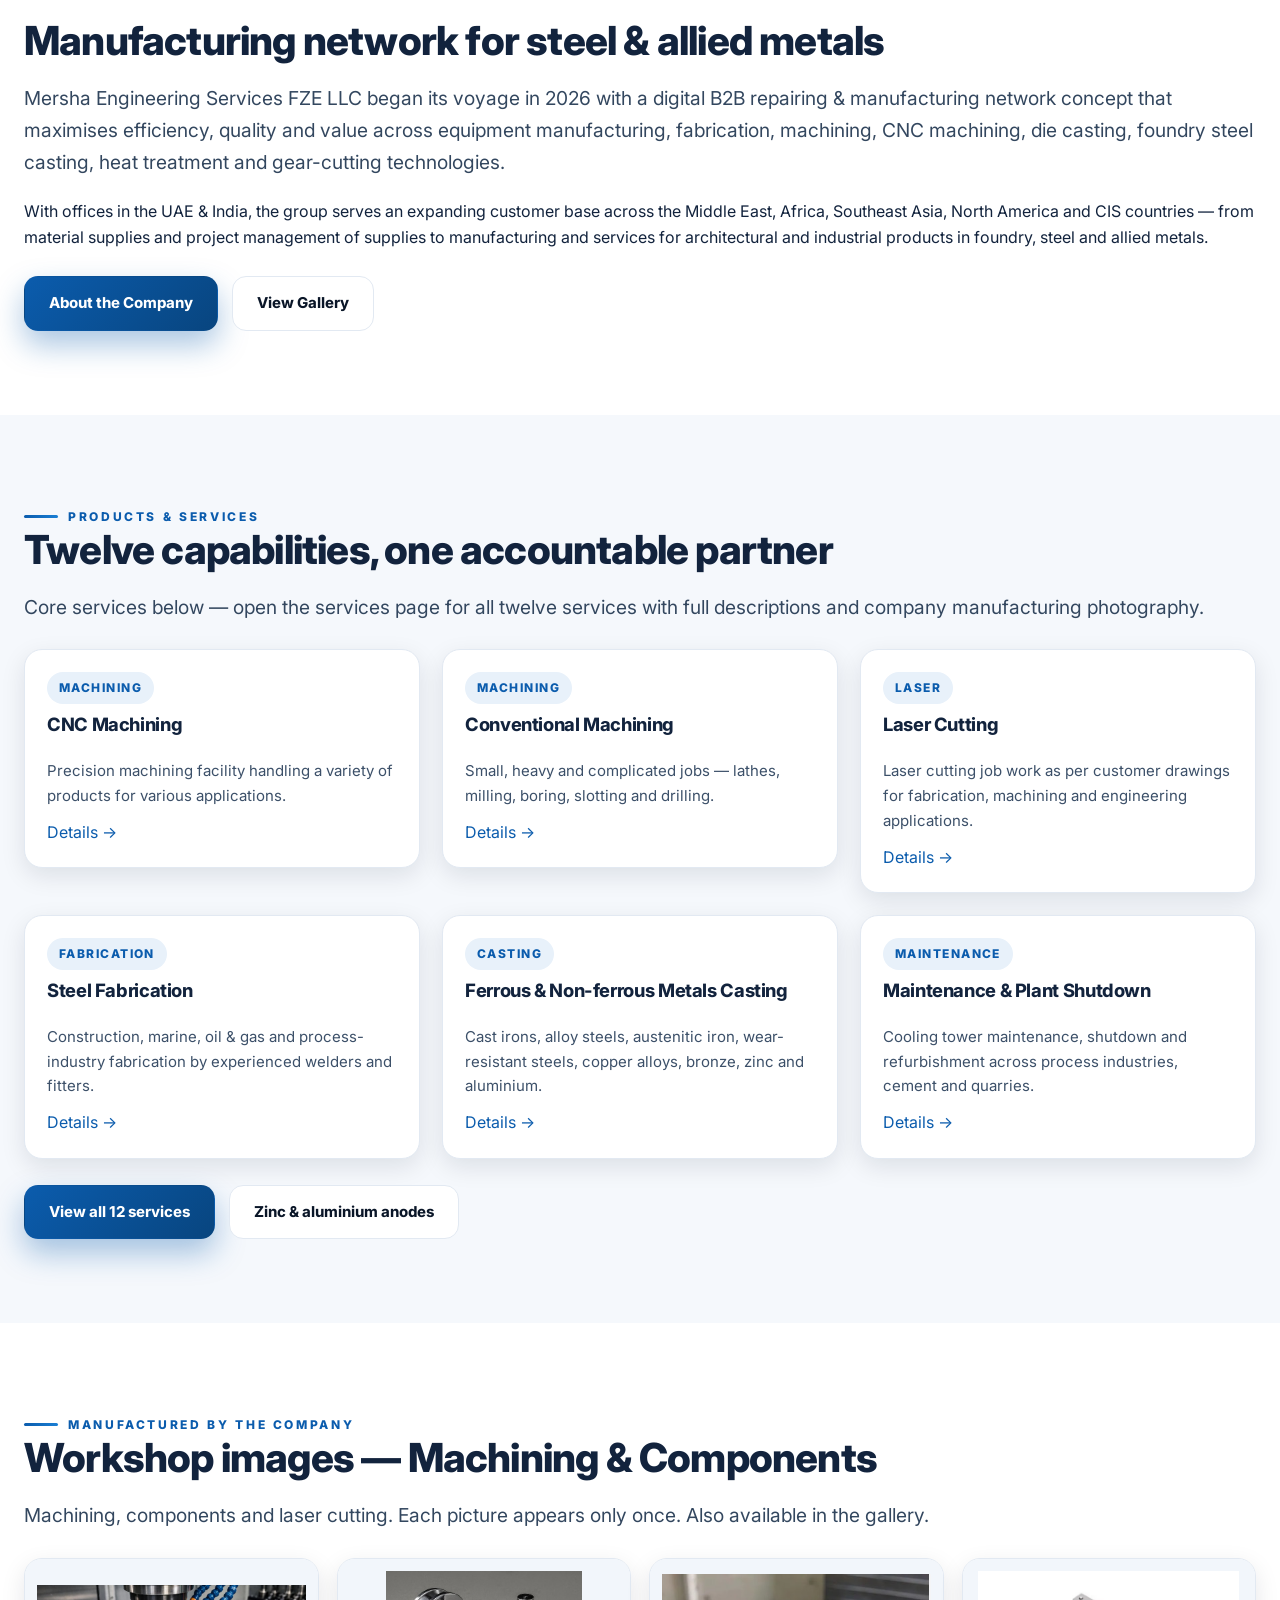
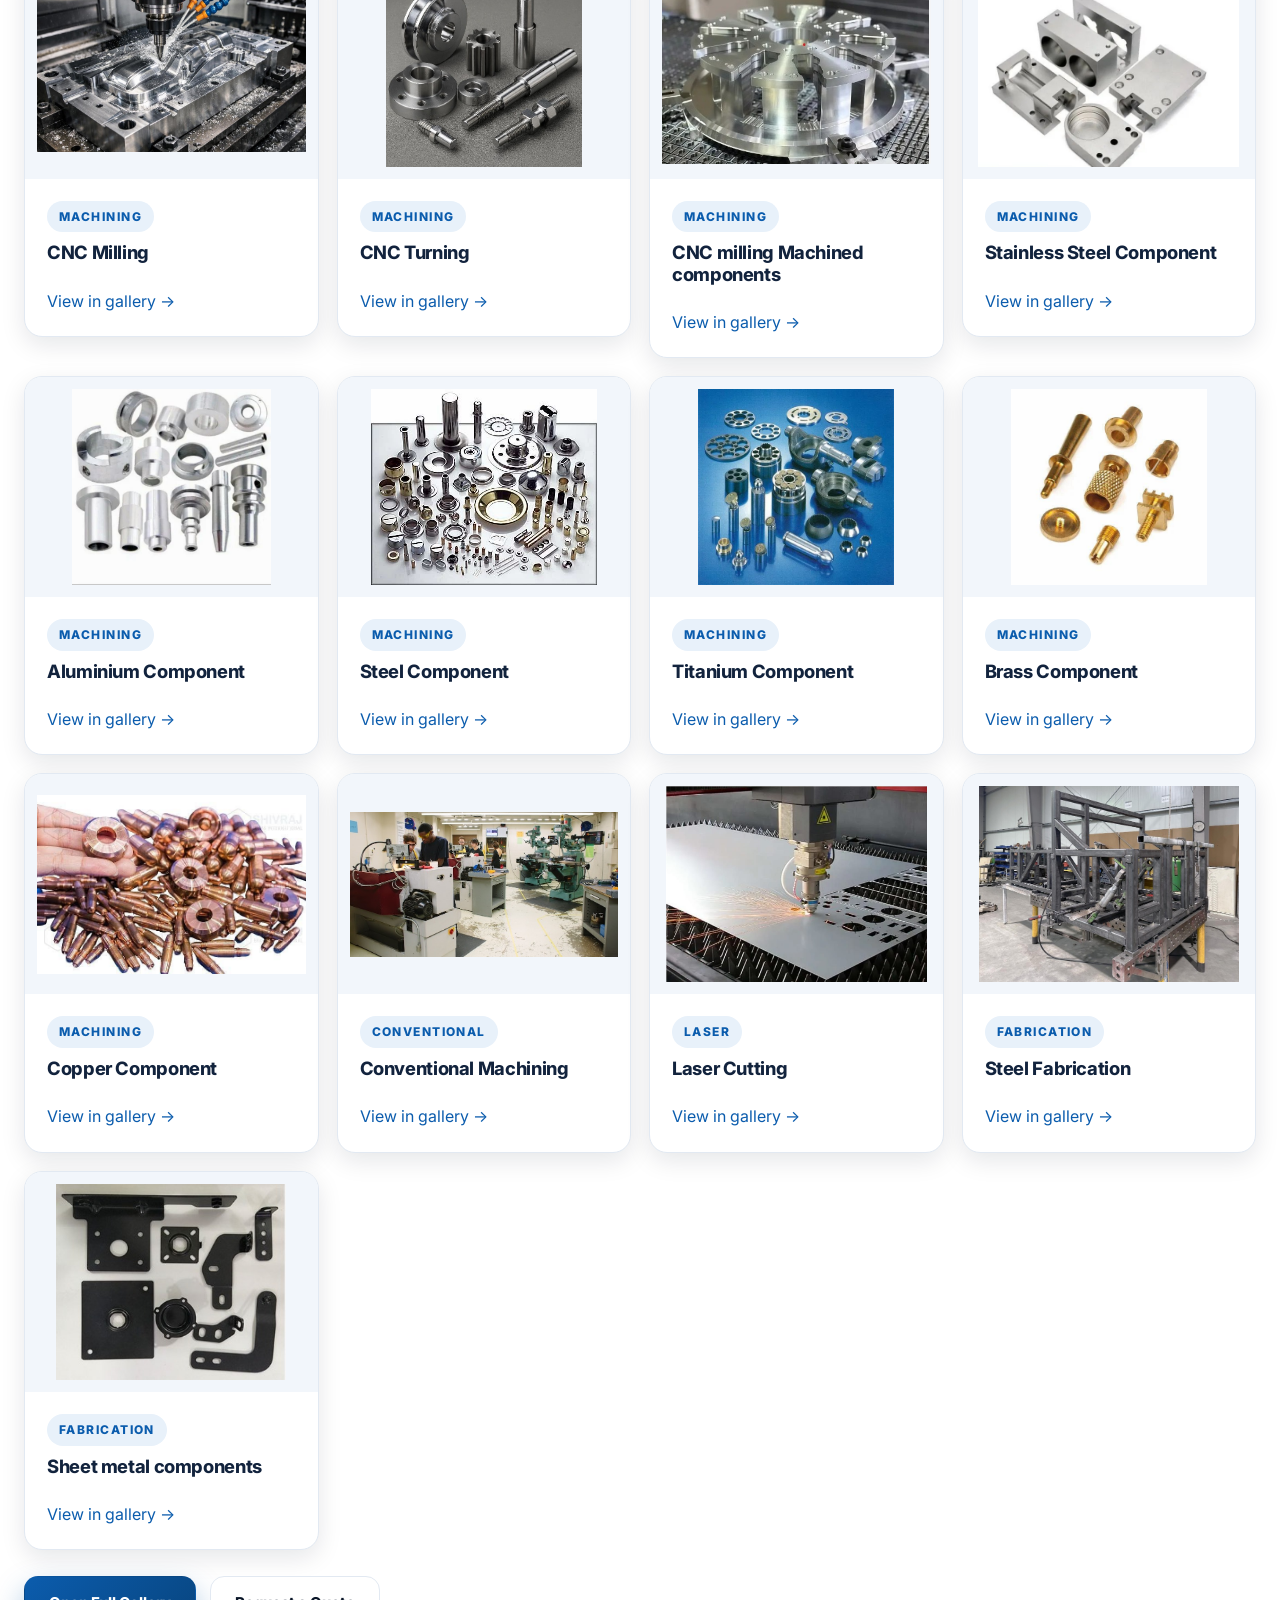
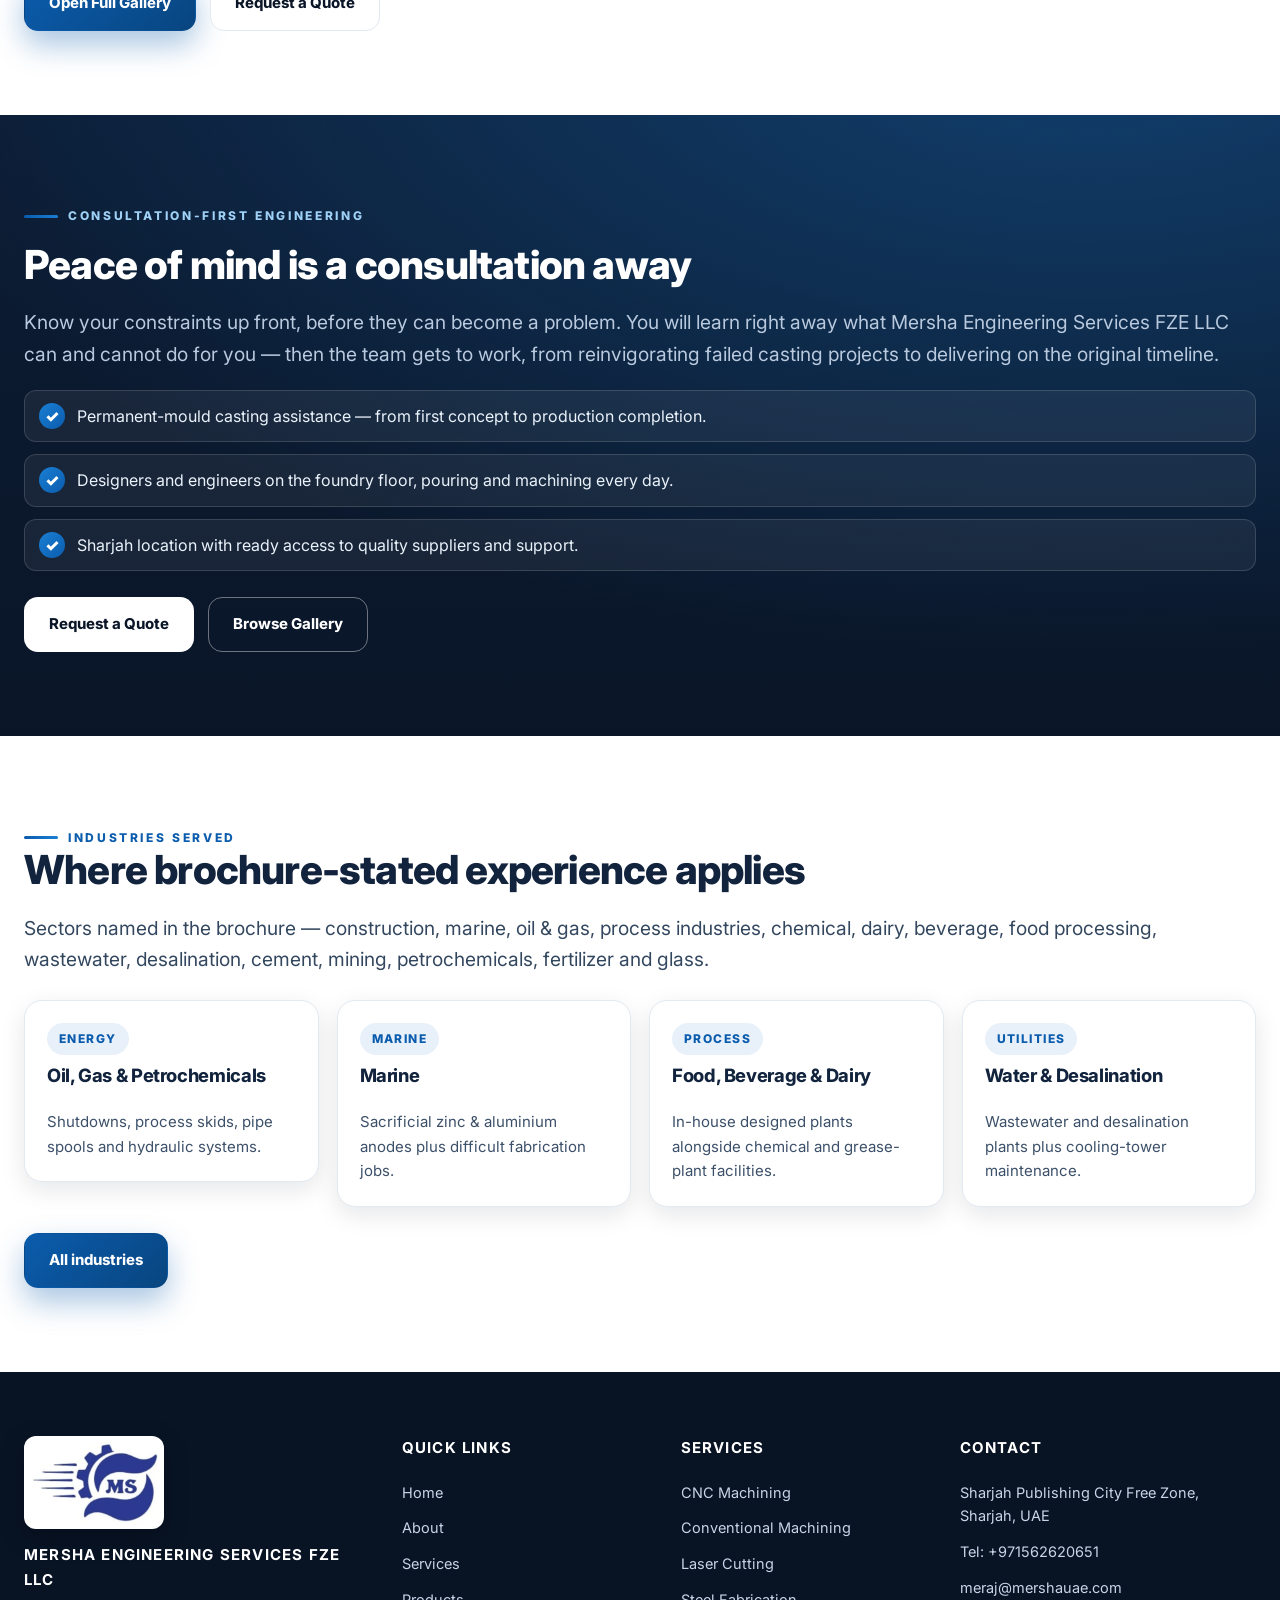
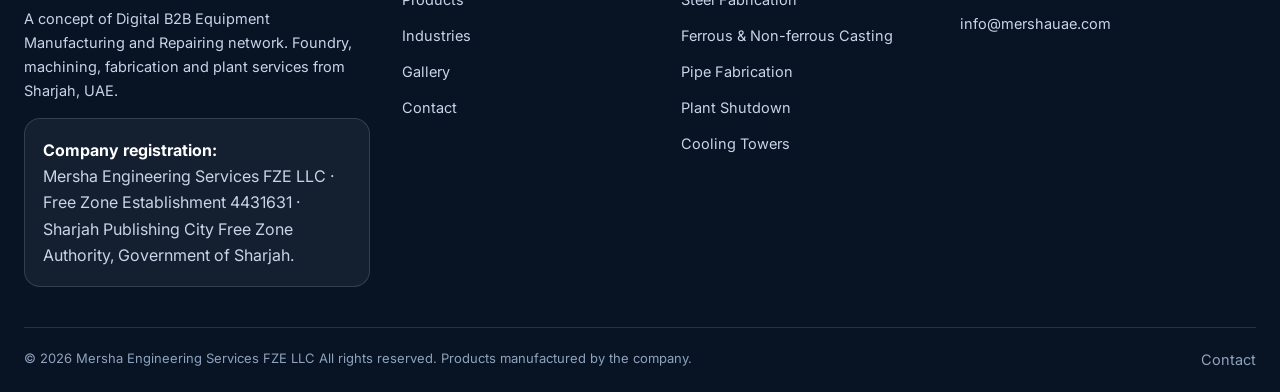
==== commit 7d5087f3: "Reorder services and product images line-wise: CNC, Conventional, Laser, Steel, Casting, Maintenance" ====
--- a/index.html
+++ b/index.html
@@ -93,12 +93,12 @@
     <div class="grid-3" style="margin-top:26px">
       <div class="card reveal"><div class="card-body"><span class="tag">Machining</span><h3>CNC Machining</h3><p>Precision machining facility handling a variety of products for various applications.</p><a href="services.html#cnc">Details →</a></div></div>
       <div class="card reveal"><div class="card-body"><span class="tag">Machining</span><h3>Conventional Machining</h3><p>Small, heavy and complicated jobs — lathes, milling, boring, slotting and drilling.</p><a href="services.html#conventional">Details →</a></div></div>
+      <div class="card reveal"><div class="card-body"><span class="tag">Laser</span><h3>Laser Cutting</h3><p>Laser cutting job work as per customer drawings for fabrication, machining and engineering applications.</p><a href="services.html#laser">Details →</a></div></div>
       <div class="card reveal"><div class="card-body"><span class="tag">Fabrication</span><h3>Steel Fabrication</h3><p>Construction, marine, oil &amp; gas and process-industry fabrication by experienced welders and fitters.</p><a href="services.html#steel">Details →</a></div></div>
-      <div class="card reveal"><div class="card-body"><span class="tag">Fabrication</span><h3>Pipe Fabrication</h3><p>Engineered piping systems and spools for hydraulic systems and oil &amp; gas process skids.</p><a href="services.html#pipe">Details →</a></div></div>
       <div class="card reveal"><div class="card-body"><span class="tag">Casting</span><h3>Ferrous &amp; Non-ferrous Metals Casting</h3><p>Cast irons, alloy steels, austenitic iron, wear-resistant steels, copper alloys, bronze, zinc and aluminium.</p><a href="services.html#casting">Details →</a></div></div>
-      <div class="card reveal"><div class="card-body"><span class="tag">Plant</span><h3>Plant Shutdown &amp; Onsite Service</h3><p>Shutdown, maintenance and refurbishment across process industries, cement and quarries.</p><a href="services.html#shutdown">Details →</a></div></div>
+      <div class="card reveal"><div class="card-body"><span class="tag">Maintenance</span><h3>Maintenance &amp; Plant Shutdown</h3><p>Cooling tower maintenance, shutdown and refurbishment across process industries, cement and quarries.</p><a href="services.html#cooling">Details →</a></div></div>
     </div>
-    <div class="hero-actions reveal"><a class="btn btn-primary" href="services.html">View all 11 services</a><a class="btn btn-ghost" href="products.html">Zinc &amp; aluminium anodes</a></div>
+    <div class="hero-actions reveal"><a class="btn btn-primary" href="services.html">View all 12 services</a><a class="btn btn-ghost" href="products.html">Zinc &amp; aluminium anodes</a></div>
   </div>
 </section>
 
@@ -108,19 +108,19 @@
     <h2 class="reveal">Workshop images — Machining &amp; Components</h2>
     <p class="lead reveal">Machining, components and laser cutting. Each picture appears only once. Also available in the gallery.</p>
     <div class="grid-4" style="margin-top:26px">
-      <div class="card reveal"><img class="contain" src="assets/img/cnc-milling.jpeg?v=2" alt="CNC Milling" loading="lazy"><div class="card-body"><span class="tag">Machining</span><h3>CNC Milling</h3><a href="gallery.html">View in gallery →</a></div></div>
-      <div class="card reveal"><img class="contain" src="assets/img/cnc-turning.jpeg?v=2" alt="CNC Turning" loading="lazy"><div class="card-body"><span class="tag">Machining</span><h3>CNC Turning</h3><a href="gallery.html">View in gallery →</a></div></div>
-      <div class="card reveal"><img class="contain" src="assets/img/cnc-part-stainless-steel.jpg?v=3" alt="Stainless steel machined component" loading="lazy"><div class="card-body"><span class="tag">Machining</span><h3>Stainless Steel Component</h3><a href="gallery.html">View in gallery →</a></div></div>
-      <div class="card reveal"><img class="contain" src="assets/img/cnc-part-aluminum.jpg?v=3" alt="Aluminium machined component" loading="lazy"><div class="card-body"><span class="tag">Machining</span><h3>Aluminium Component</h3><a href="gallery.html">View in gallery →</a></div></div>
-      <div class="card reveal"><img class="contain" src="assets/img/cnc-part-steel.jpg?v=2" alt="Steel machined component" loading="lazy"><div class="card-body"><span class="tag">Machining</span><h3>Steel Component</h3><a href="gallery.html">View in gallery →</a></div></div>
-      <div class="card reveal"><img class="contain" src="assets/img/cnc-part-titanium.jpg?v=2" alt="Titanium machined component" loading="lazy"><div class="card-body"><span class="tag">Machining</span><h3>Titanium Component</h3><a href="gallery.html">View in gallery →</a></div></div>
-      <div class="card reveal"><img class="contain" src="assets/img/cnc-part-brass.jpg?v=2" alt="Brass machined component" loading="lazy"><div class="card-body"><span class="tag">Machining</span><h3>Brass Component</h3><a href="gallery.html">View in gallery →</a></div></div>
-      <div class="card reveal"><img class="contain" src="assets/img/cnc-part-copper.jpg?v=2" alt="Copper machined component" loading="lazy"><div class="card-body"><span class="tag">Machining</span><h3>Copper Component</h3><a href="gallery.html">View in gallery →</a></div></div>
-      <div class="card reveal"><img class="contain" src="assets/img/fabrication.jpeg?v=2" alt="Fabrication" loading="lazy"><div class="card-body"><span class="tag">Fabrication</span><h3>Fabrication</h3><a href="gallery.html">View in gallery →</a></div></div>
-      <div class="card reveal"><img class="contain" src="assets/img/laser-cutting.jpeg" alt="Laser cutting" loading="lazy"><div class="card-body"><span class="tag">Laser</span><h3>Laser Cutting</h3><a href="gallery.html">View in gallery →</a></div></div>
-      <div class="card reveal"><img class="contain" src="assets/img/cnc-milling-machined-components.jpeg" alt="CNC milling Machined components" loading="lazy"><div class="card-body"><span class="tag">Machining</span><h3>CNC milling Machined components</h3><a href="gallery.html">View in gallery →</a></div></div>
-      <div class="card reveal"><img class="contain" src="assets/img/conventional-machinines.jpeg" alt="Conventional machinines" loading="lazy"><div class="card-body"><span class="tag">Machining</span><h3>Conventional machinines</h3><a href="gallery.html">View in gallery →</a></div></div>
-      <div class="card reveal"><img class="contain" src="assets/img/sheet-metal-components.jpeg" alt="Sheet metal components" loading="lazy"><div class="card-body"><span class="tag">Fabrication</span><h3>Sheet metal components</h3><a href="gallery.html">View in gallery →</a></div></div>
+      <div class="card reveal"><img class="contain" src="assets/img/cnc-milling.jpeg?v=2" alt="CNC Milling" decoding="async" loading="lazy"><div class="card-body"><span class="tag">Machining</span><h3>CNC Milling</h3><a href="gallery.html">View in gallery →</a></div></div>
+      <div class="card reveal"><img class="contain" src="assets/img/cnc-turning.jpeg?v=2" alt="CNC Turning" decoding="async" loading="lazy"><div class="card-body"><span class="tag">Machining</span><h3>CNC Turning</h3><a href="gallery.html">View in gallery →</a></div></div>
+      <div class="card reveal"><img class="contain" src="assets/img/cnc-milling-machined-components.jpeg" alt="CNC milling Machined components" decoding="async" loading="lazy"><div class="card-body"><span class="tag">Machining</span><h3>CNC milling Machined components</h3><a href="gallery.html">View in gallery →</a></div></div>
+      <div class="card reveal"><img class="contain" src="assets/img/cnc-part-stainless-steel.jpg?v=3" alt="Stainless steel machined component" decoding="async" loading="lazy"><div class="card-body"><span class="tag">Machining</span><h3>Stainless Steel Component</h3><a href="gallery.html">View in gallery →</a></div></div>
+      <div class="card reveal"><img class="contain" src="assets/img/cnc-part-aluminum.jpg?v=3" alt="Aluminium machined component" decoding="async" loading="lazy"><div class="card-body"><span class="tag">Machining</span><h3>Aluminium Component</h3><a href="gallery.html">View in gallery →</a></div></div>
+      <div class="card reveal"><img class="contain" src="assets/img/cnc-part-steel.jpg?v=2" alt="Steel machined component" decoding="async" loading="lazy"><div class="card-body"><span class="tag">Machining</span><h3>Steel Component</h3><a href="gallery.html">View in gallery →</a></div></div>
+      <div class="card reveal"><img class="contain" src="assets/img/cnc-part-titanium.jpg?v=2" alt="Titanium machined component" decoding="async" loading="lazy"><div class="card-body"><span class="tag">Machining</span><h3>Titanium Component</h3><a href="gallery.html">View in gallery →</a></div></div>
+      <div class="card reveal"><img class="contain" src="assets/img/cnc-part-brass.jpg?v=2" alt="Brass machined component" decoding="async" loading="lazy"><div class="card-body"><span class="tag">Machining</span><h3>Brass Component</h3><a href="gallery.html">View in gallery →</a></div></div>
+      <div class="card reveal"><img class="contain" src="assets/img/cnc-part-copper.jpg?v=2" alt="Copper machined component" decoding="async" loading="lazy"><div class="card-body"><span class="tag">Machining</span><h3>Copper Component</h3><a href="gallery.html">View in gallery →</a></div></div>
+      <div class="card reveal"><img class="contain" src="assets/img/conventional-machinines.jpeg" alt="Conventional machinines" decoding="async" loading="lazy"><div class="card-body"><span class="tag">Conventional</span><h3>Conventional Machining</h3><a href="gallery.html">View in gallery →</a></div></div>
+      <div class="card reveal"><img class="contain" src="assets/img/laser-cutting.jpeg" alt="Laser cutting" decoding="async" loading="lazy"><div class="card-body"><span class="tag">Laser</span><h3>Laser Cutting</h3><a href="gallery.html">View in gallery →</a></div></div>
+      <div class="card reveal"><img class="contain" src="assets/img/fabrication.jpeg?v=2" alt="Steel Fabrication" decoding="async" loading="lazy"><div class="card-body"><span class="tag">Fabrication</span><h3>Steel Fabrication</h3><a href="gallery.html">View in gallery →</a></div></div>
+      <div class="card reveal"><img class="contain" src="assets/img/sheet-metal-components.jpeg" alt="Sheet metal components" decoding="async" loading="lazy"><div class="card-body"><span class="tag">Fabrication</span><h3>Sheet metal components</h3><a href="gallery.html">View in gallery →</a></div></div>
     </div>
     <div class="hero-actions reveal"><a class="btn btn-primary" href="gallery.html">Open Full Gallery</a><a class="btn btn-ghost" href="contact.html">Request a Quote</a></div>
   </div>
@@ -167,7 +167,7 @@
         
       </div>
       <div><h4>Quick Links</h4><a href="index.html">Home</a><a href="about.html">About</a><a href="services.html">Services</a><a href="products.html">Products</a><a href="industries.html">Industries</a><a href="gallery.html">Gallery</a><a href="contact.html">Contact</a></div>
-      <div><h4>Services</h4><a href="services.html#casting">Ferrous &amp; Non-ferrous Casting</a><a href="services.html#cnc">CNC Machining</a><a href="services.html#steel">Steel Fabrication</a><a href="services.html#laser">Laser Cutting</a><a href="services.html#pipe">Pipe Fabrication</a><a href="services.html#shutdown">Plant Shutdown</a><a href="services.html#cooling">Cooling Towers</a></div>
+      <div><h4>Services</h4><a href="services.html#cnc">CNC Machining</a><a href="services.html#conventional">Conventional Machining</a><a href="services.html#laser">Laser Cutting</a><a href="services.html#steel">Steel Fabrication</a><a href="services.html#casting">Ferrous &amp; Non-ferrous Casting</a><a href="services.html#pipe">Pipe Fabrication</a><a href="services.html#shutdown">Plant Shutdown</a><a href="services.html#cooling">Cooling Towers</a></div>
       <div><h4>Contact</h4><a href="contact.html">Sharjah Publishing City Free Zone, Sharjah, UAE</a><a href="tel:+971562620651">Tel: +971562620651</a><a href="mailto:meraj@mershauae.com">meraj@mershauae.com</a><a href="mailto:info@mershauae.com">info@mershauae.com</a></div>
     </div>
     <div class="footer-bottom"><span>© <span id="year">2026</span> Mersha Engineering Services FZE LLC All rights reserved. Products manufactured by the company.</span><span><a href="contact.html" style="display:inline;color:#8fa3bd">Contact</a></span></div>
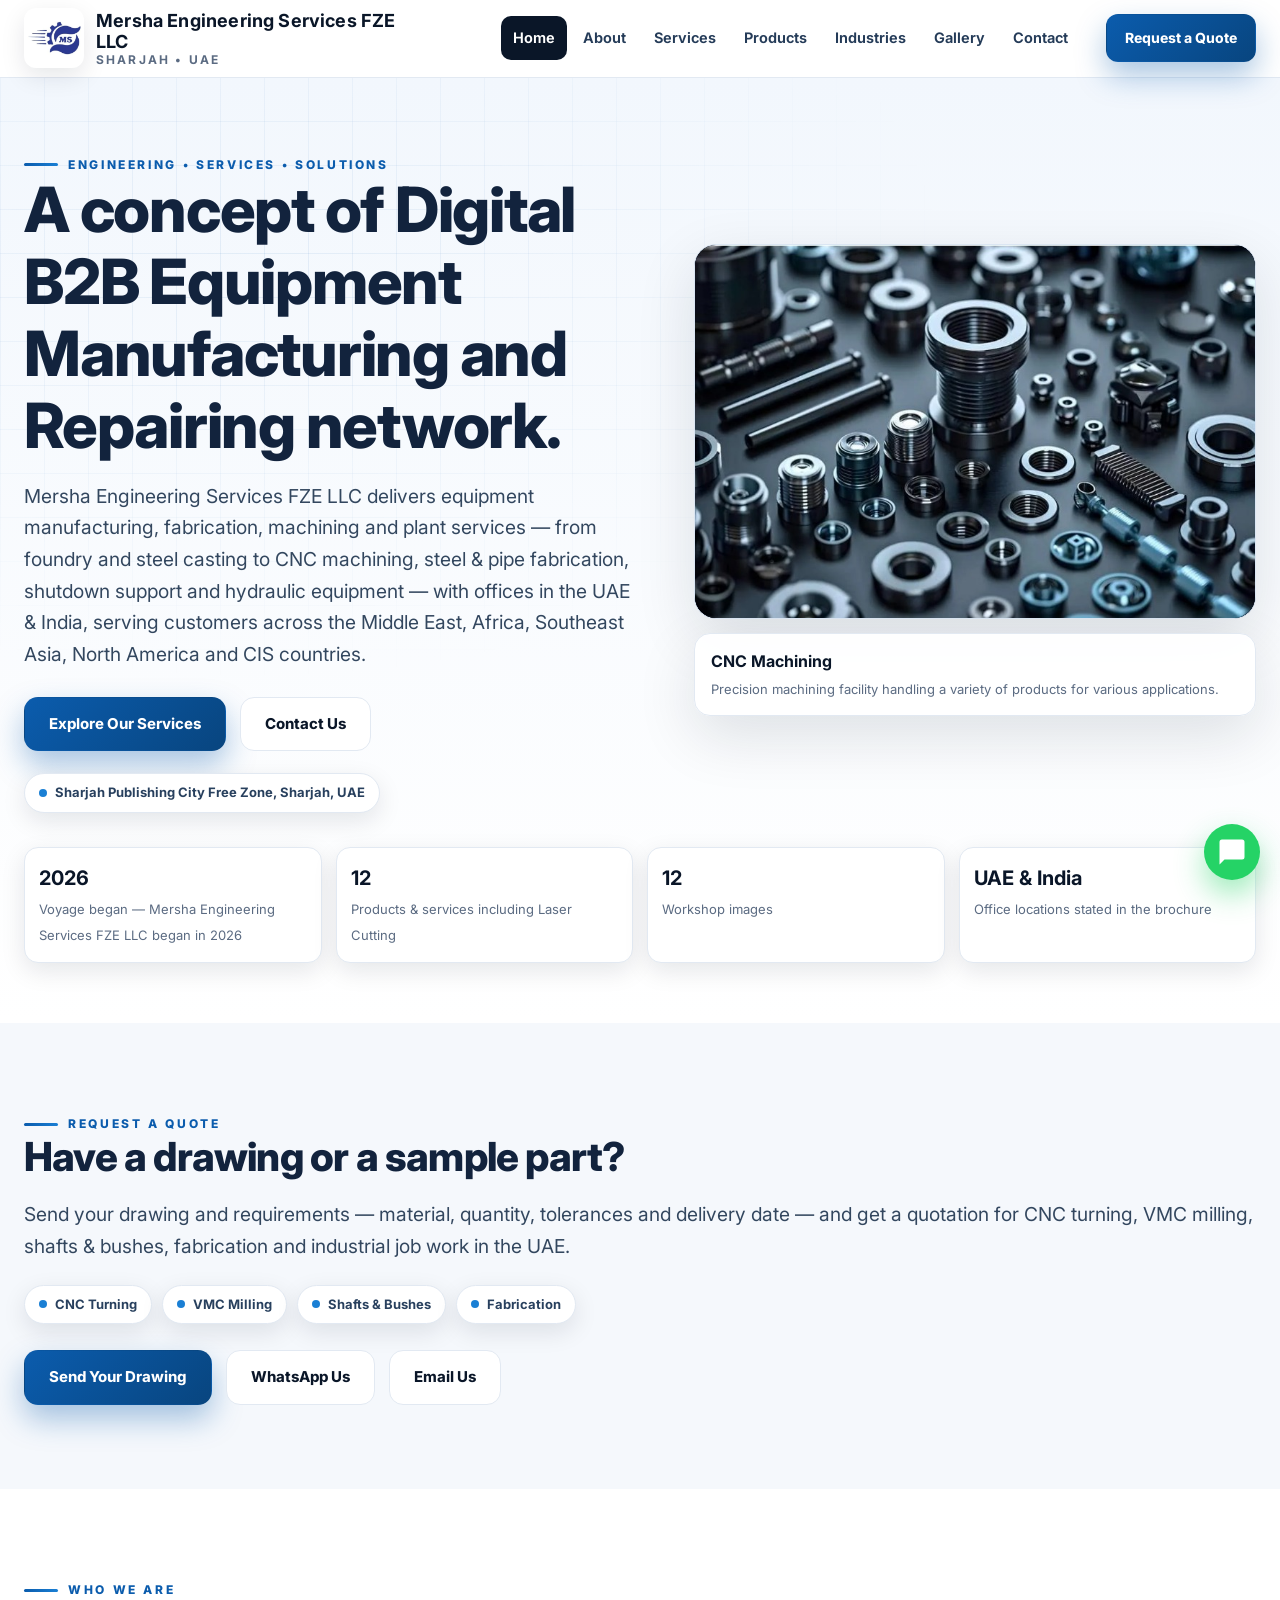
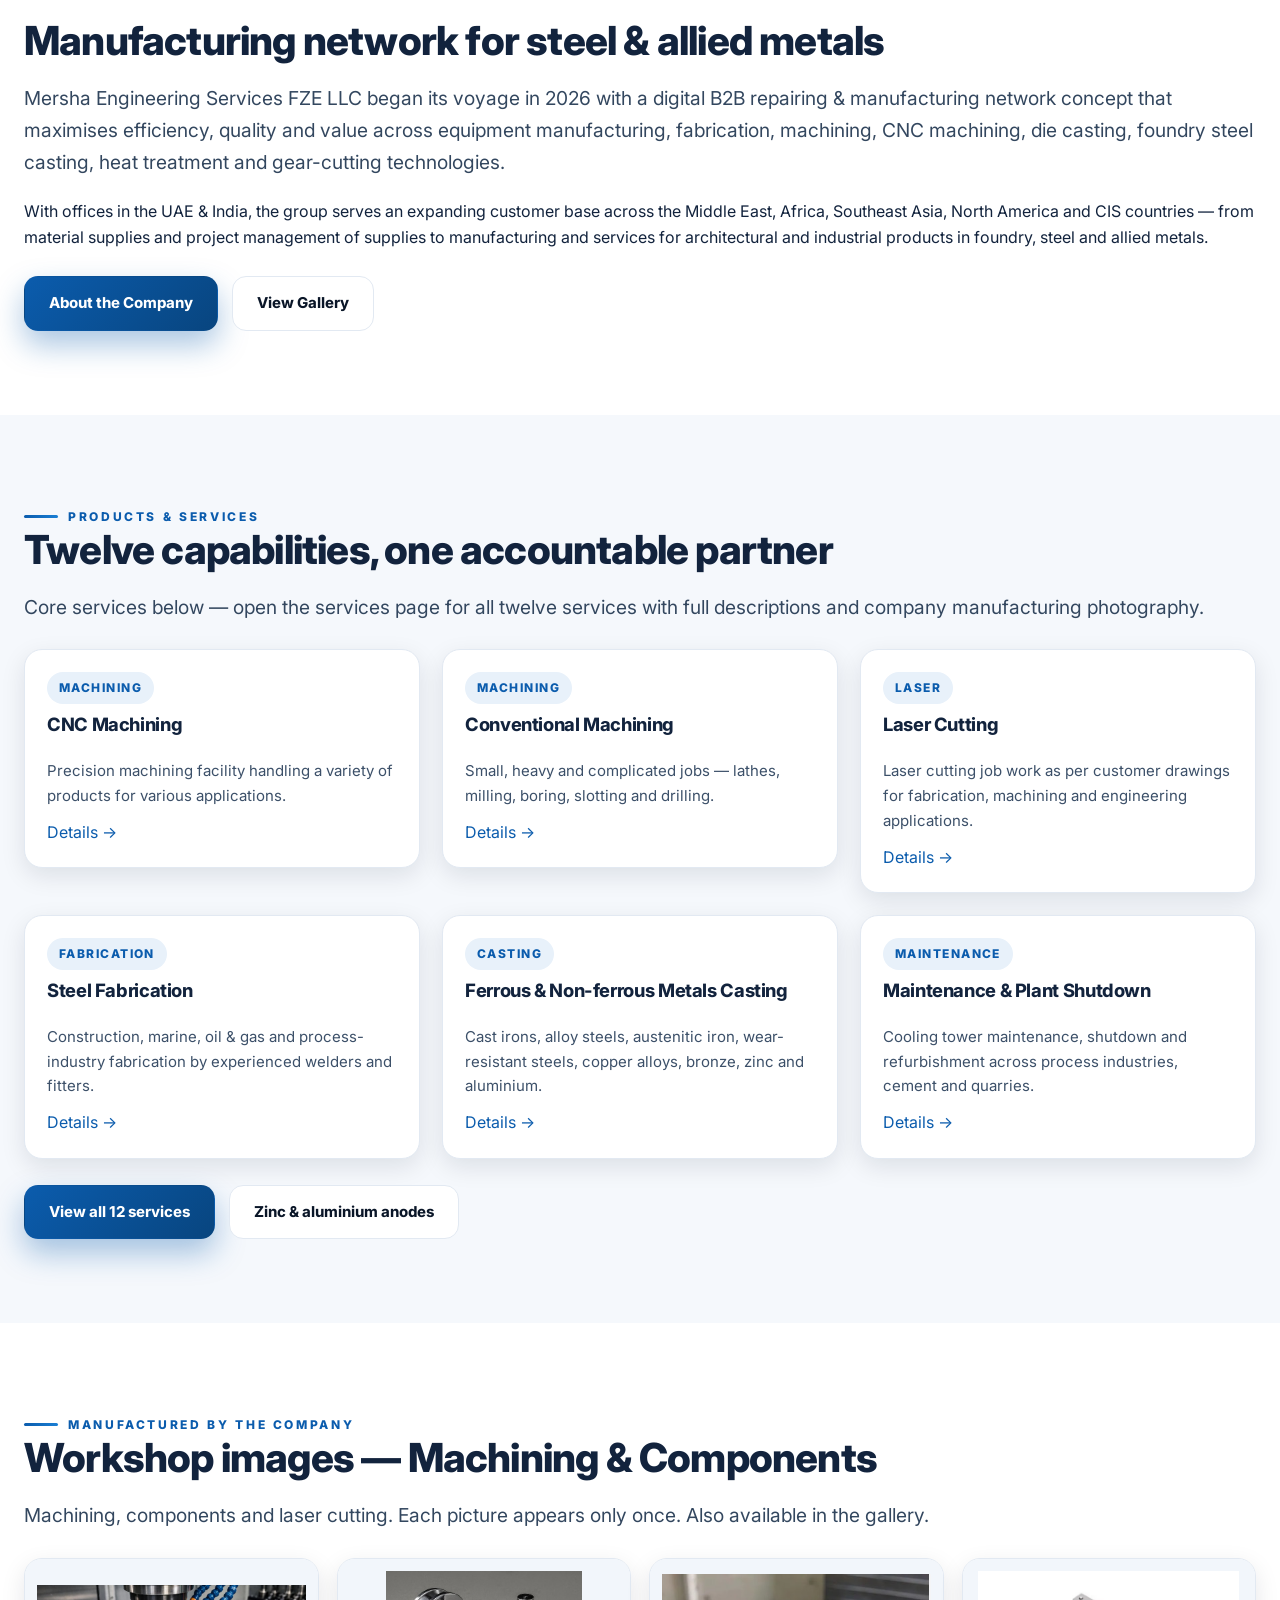
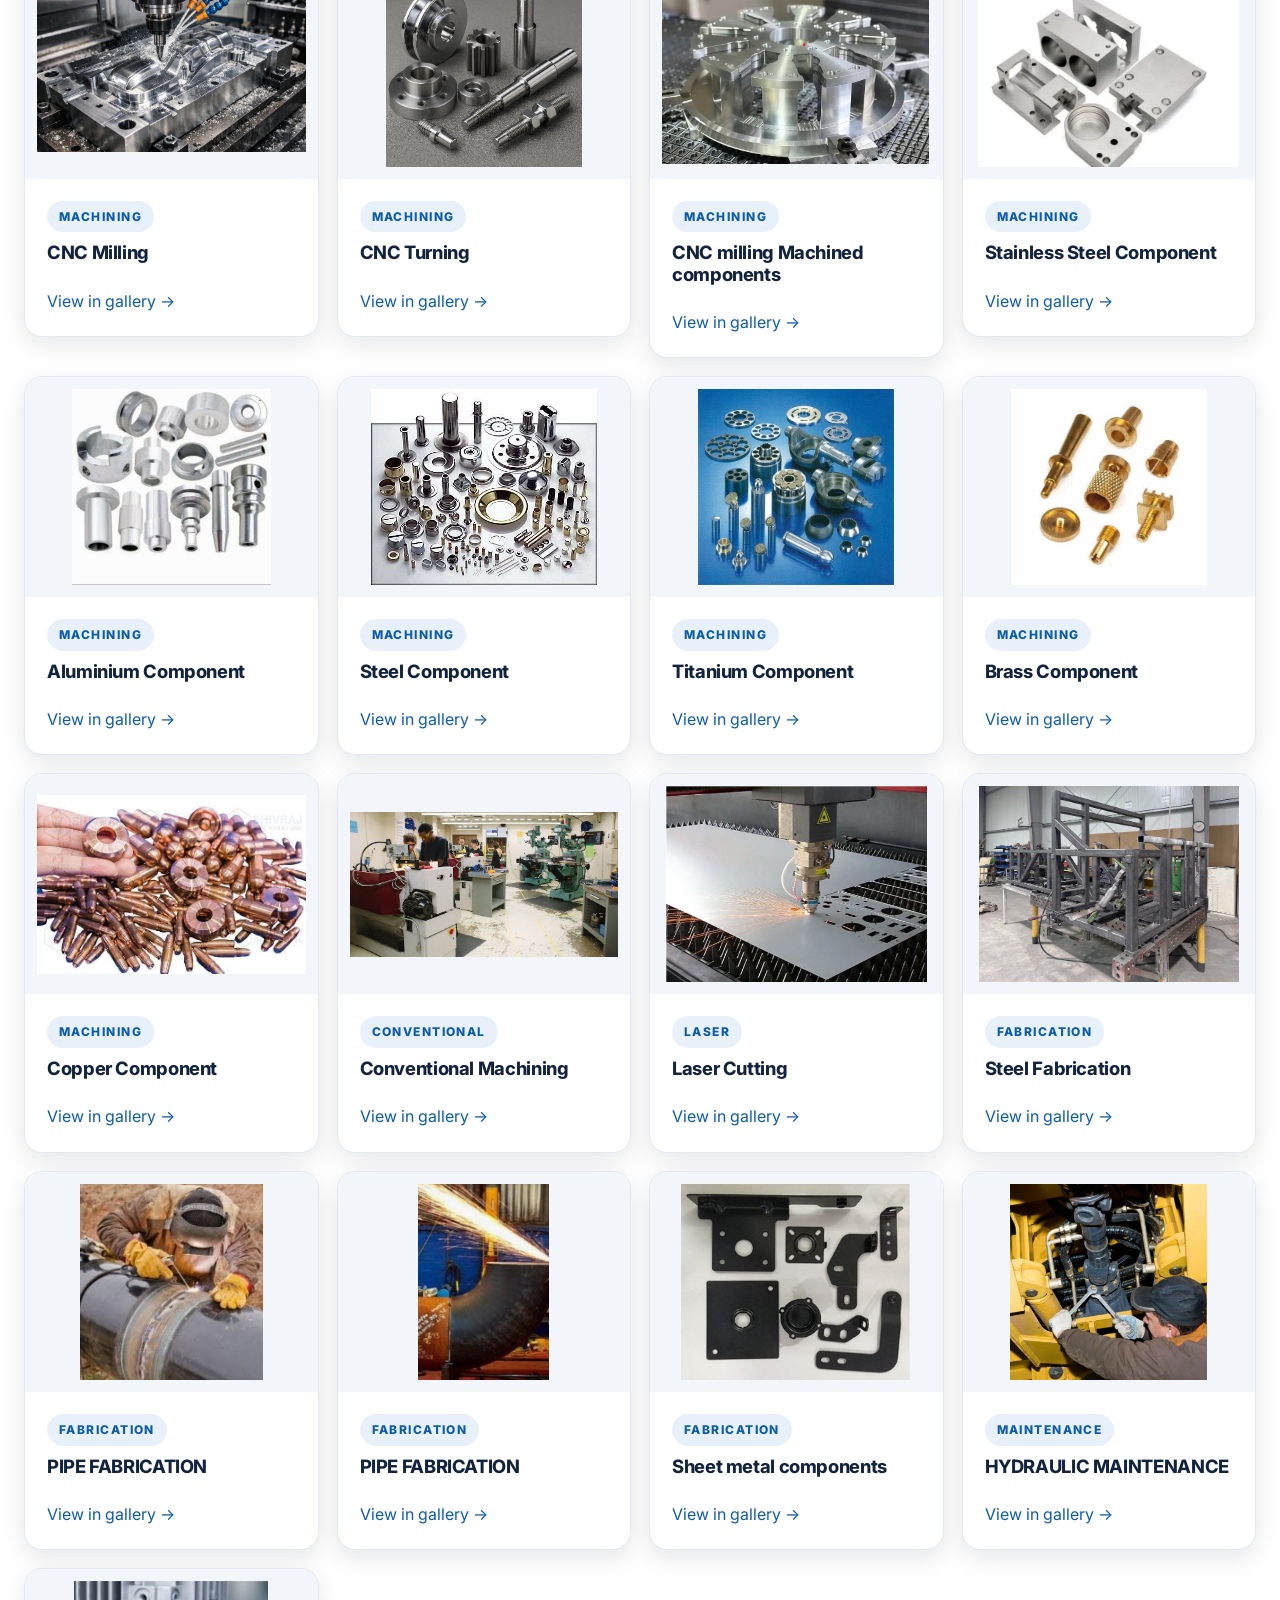
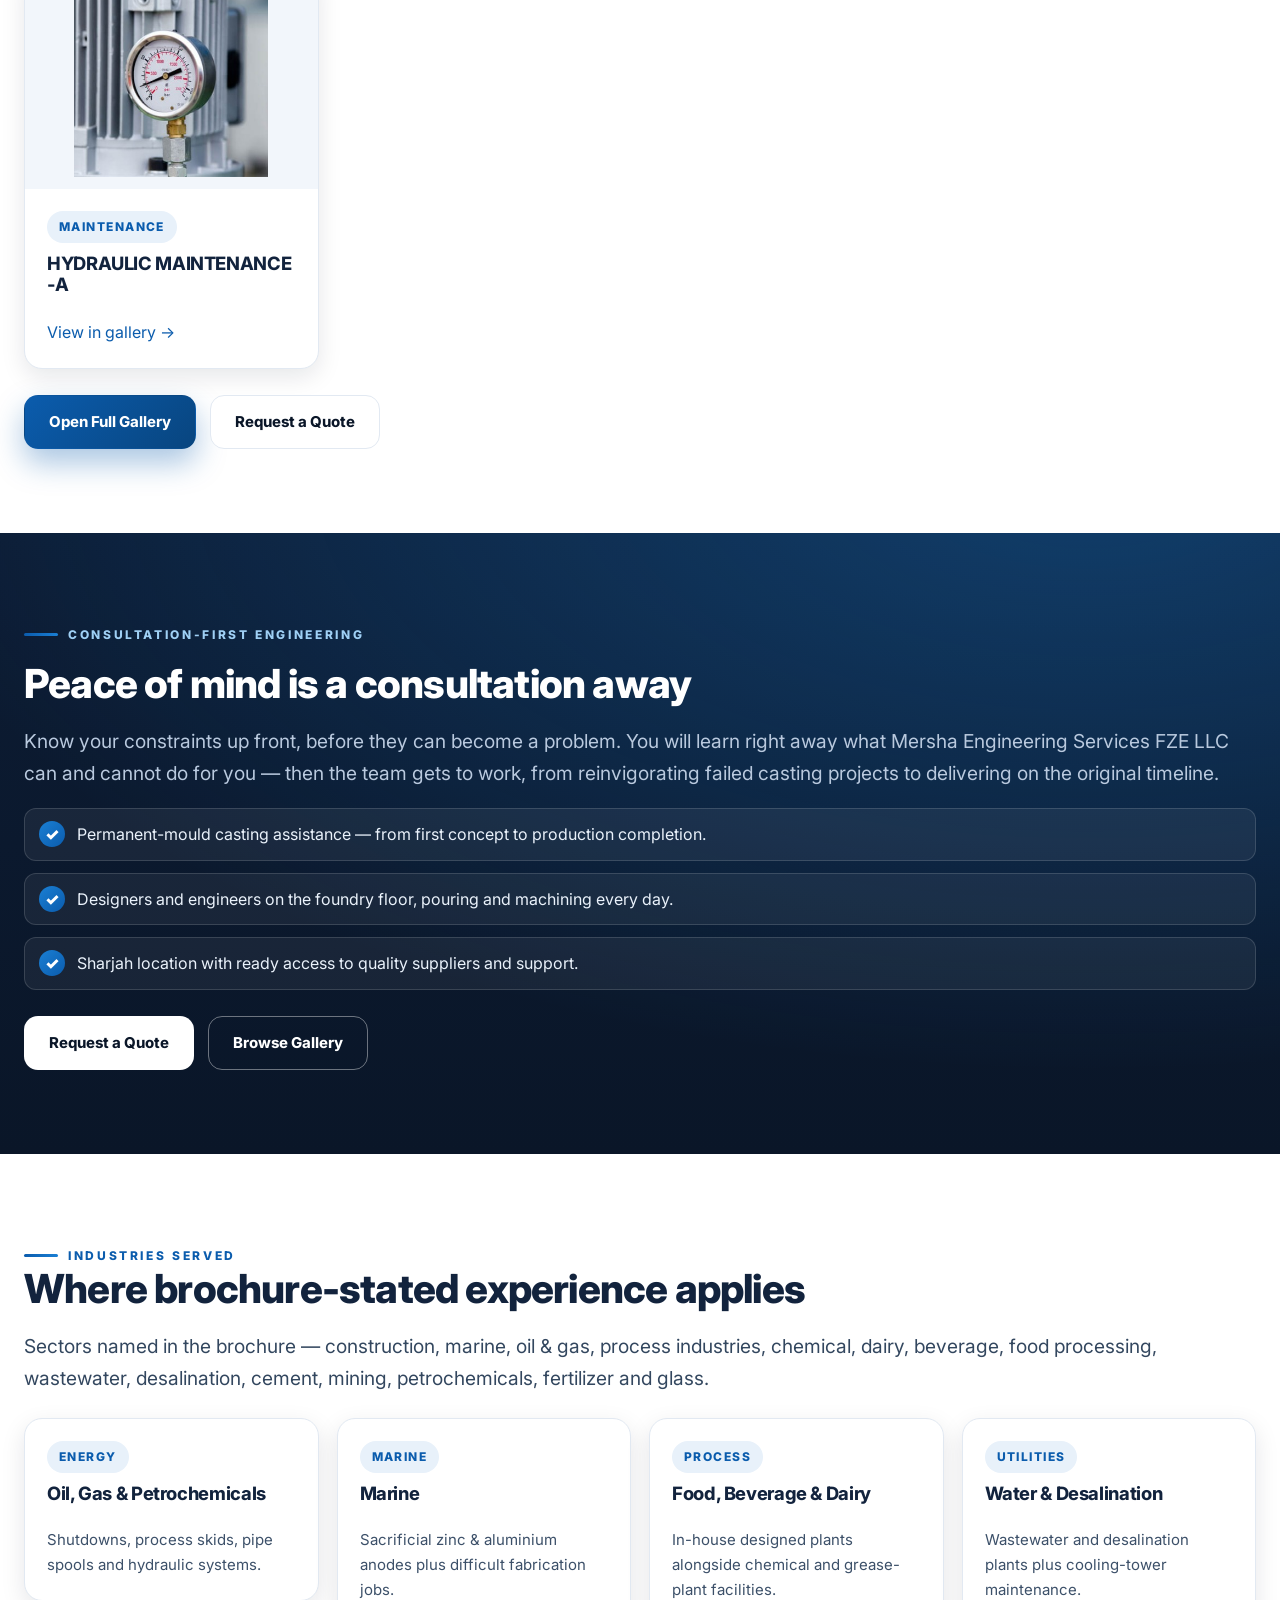
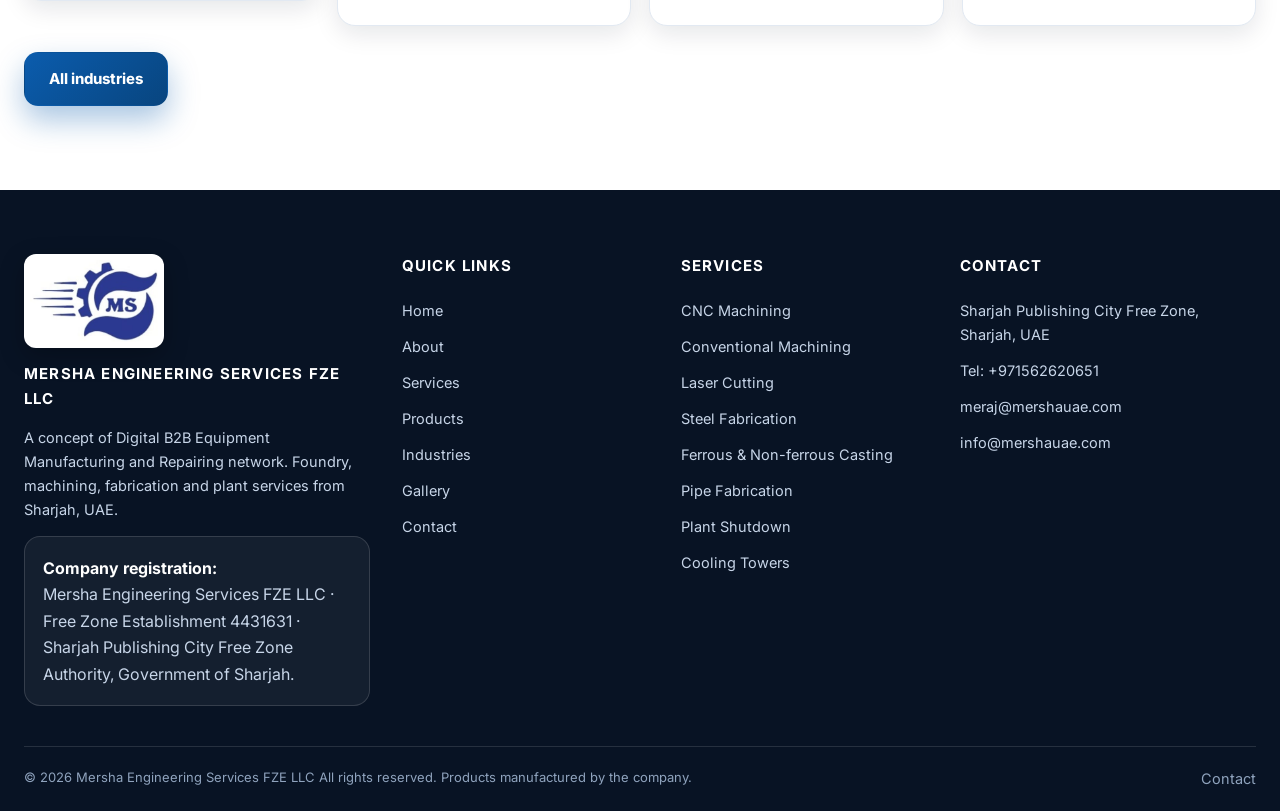
==== commit 1f4a046a: "Add 4 new workshop images to home page: Hydraulic Maintenance, Hydraulic Maintenance -A, Pipe Fabric" ====
--- a/index.html
+++ b/index.html
@@ -120,7 +120,11 @@
       <div class="card reveal"><img class="contain" src="assets/img/conventional-machinines.jpeg" alt="Conventional machinines" decoding="async" loading="lazy"><div class="card-body"><span class="tag">Conventional</span><h3>Conventional Machining</h3><a href="gallery.html">View in gallery →</a></div></div>
       <div class="card reveal"><img class="contain" src="assets/img/laser-cutting.jpeg" alt="Laser cutting" decoding="async" loading="lazy"><div class="card-body"><span class="tag">Laser</span><h3>Laser Cutting</h3><a href="gallery.html">View in gallery →</a></div></div>
       <div class="card reveal"><img class="contain" src="assets/img/fabrication.jpeg?v=2" alt="Steel Fabrication" decoding="async" loading="lazy"><div class="card-body"><span class="tag">Fabrication</span><h3>Steel Fabrication</h3><a href="gallery.html">View in gallery →</a></div></div>
+      <div class="card reveal"><img class="contain" src="assets/img/pipe-fabrication-1.jpeg" alt="Pipe fabrication" decoding="async" loading="lazy"><div class="card-body"><span class="tag">Fabrication</span><h3>PIPE FABRICATION</h3><a href="gallery.html">View in gallery →</a></div></div>
+      <div class="card reveal"><img class="contain" src="assets/img/pipe-fabrication-2.jpeg" alt="Pipe fabrication" decoding="async" loading="lazy"><div class="card-body"><span class="tag">Fabrication</span><h3>PIPE FABRICATION</h3><a href="gallery.html">View in gallery →</a></div></div>
       <div class="card reveal"><img class="contain" src="assets/img/sheet-metal-components.jpeg" alt="Sheet metal components" decoding="async" loading="lazy"><div class="card-body"><span class="tag">Fabrication</span><h3>Sheet metal components</h3><a href="gallery.html">View in gallery →</a></div></div>
+      <div class="card reveal"><img class="contain" src="assets/img/hydraulic-maintenance.jpeg" alt="Hydraulic maintenance" decoding="async" loading="lazy"><div class="card-body"><span class="tag">Maintenance</span><h3>HYDRAULIC MAINTENANCE</h3><a href="gallery.html">View in gallery →</a></div></div>
+      <div class="card reveal"><img class="contain" src="assets/img/hydraulic-maintenance-a.jpeg" alt="Hydraulic maintenance -A" decoding="async" loading="lazy"><div class="card-body"><span class="tag">Maintenance</span><h3>HYDRAULIC MAINTENANCE -A</h3><a href="gallery.html">View in gallery →</a></div></div>
     </div>
     <div class="hero-actions reveal"><a class="btn btn-primary" href="gallery.html">Open Full Gallery</a><a class="btn btn-ghost" href="contact.html">Request a Quote</a></div>
   </div>
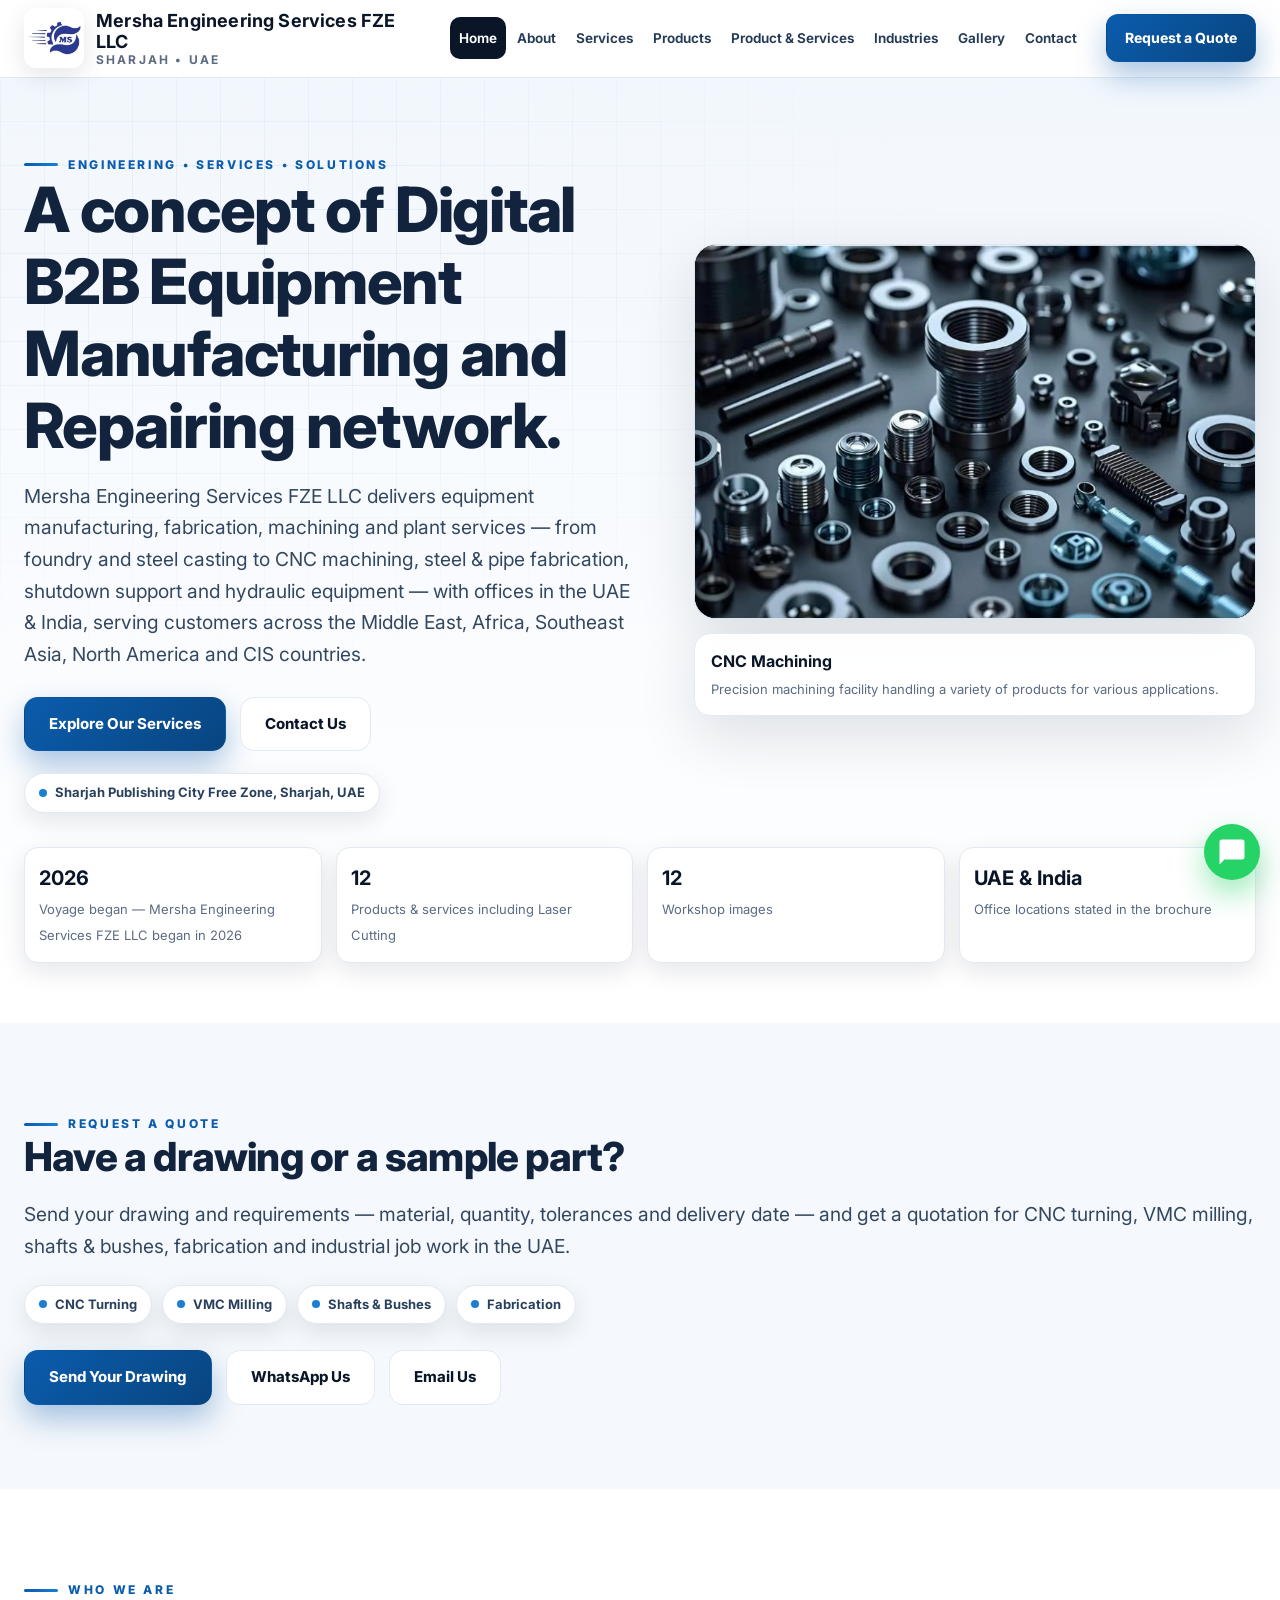
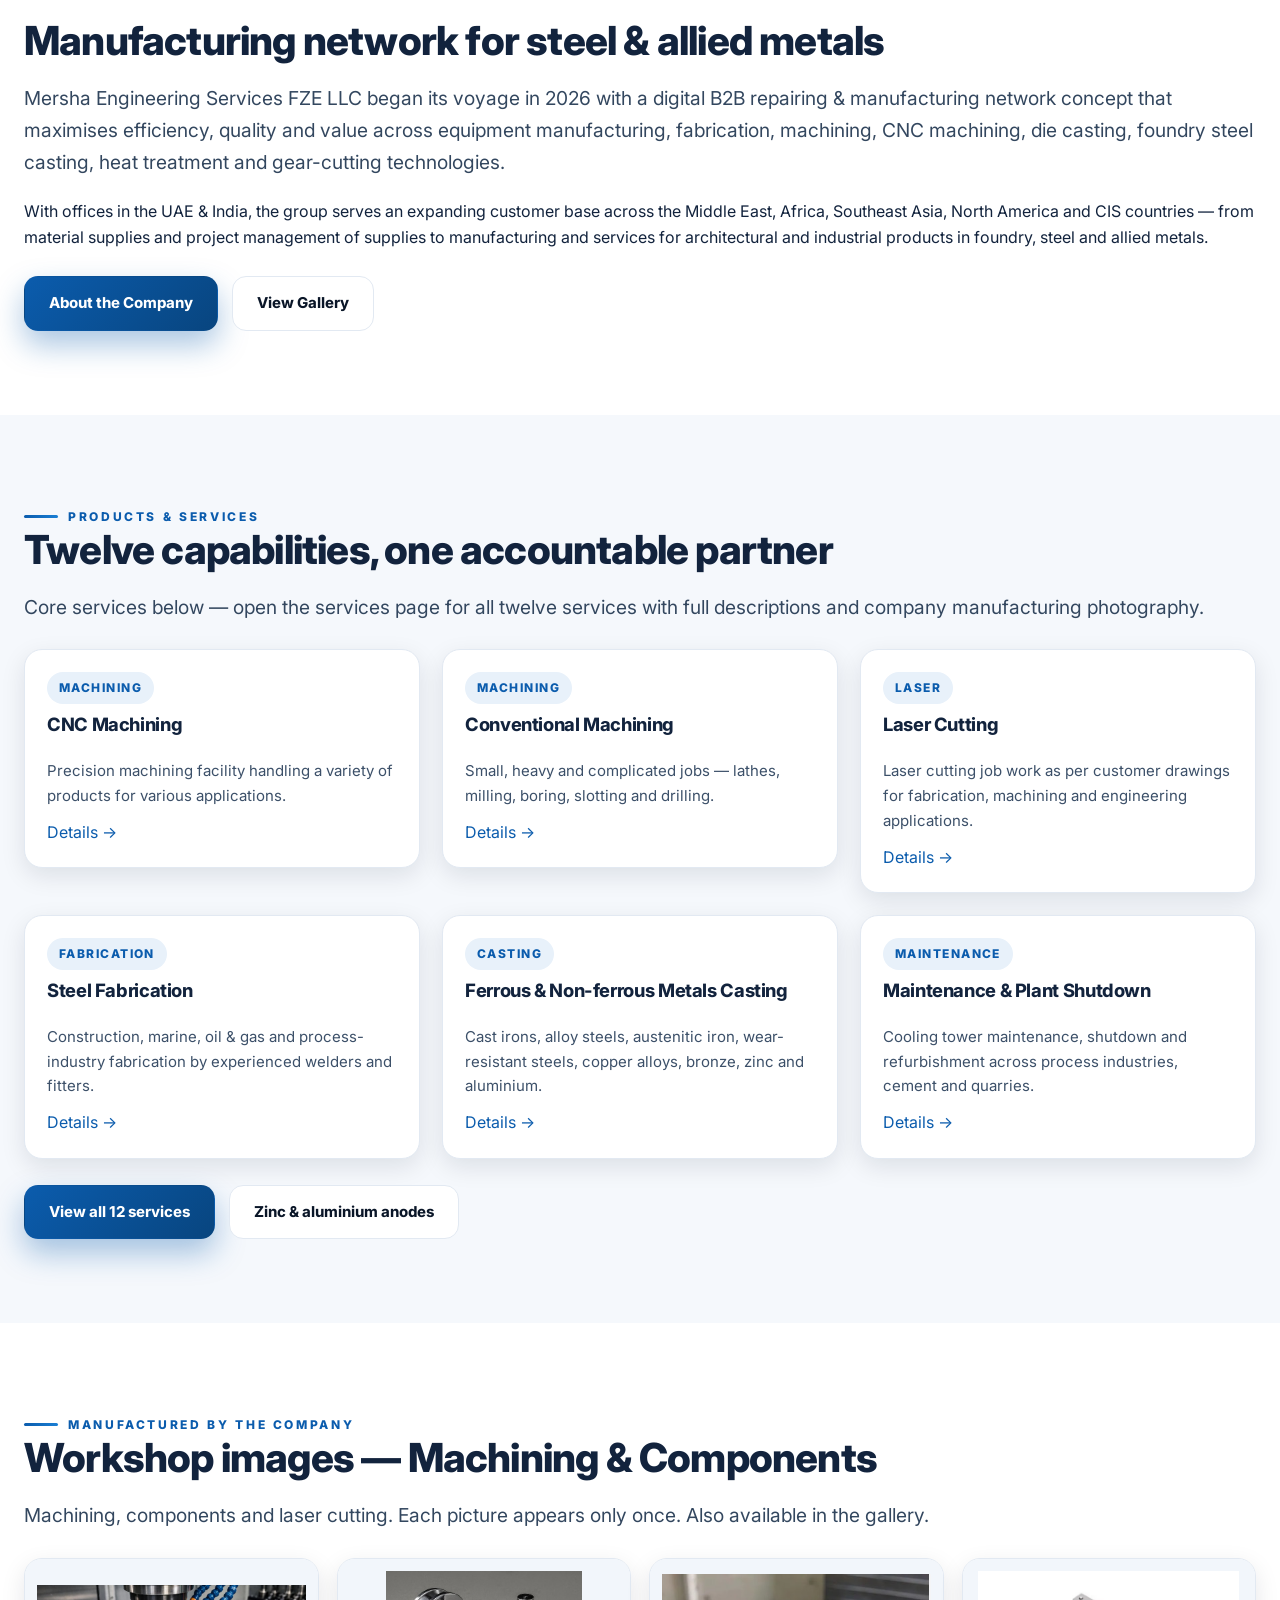
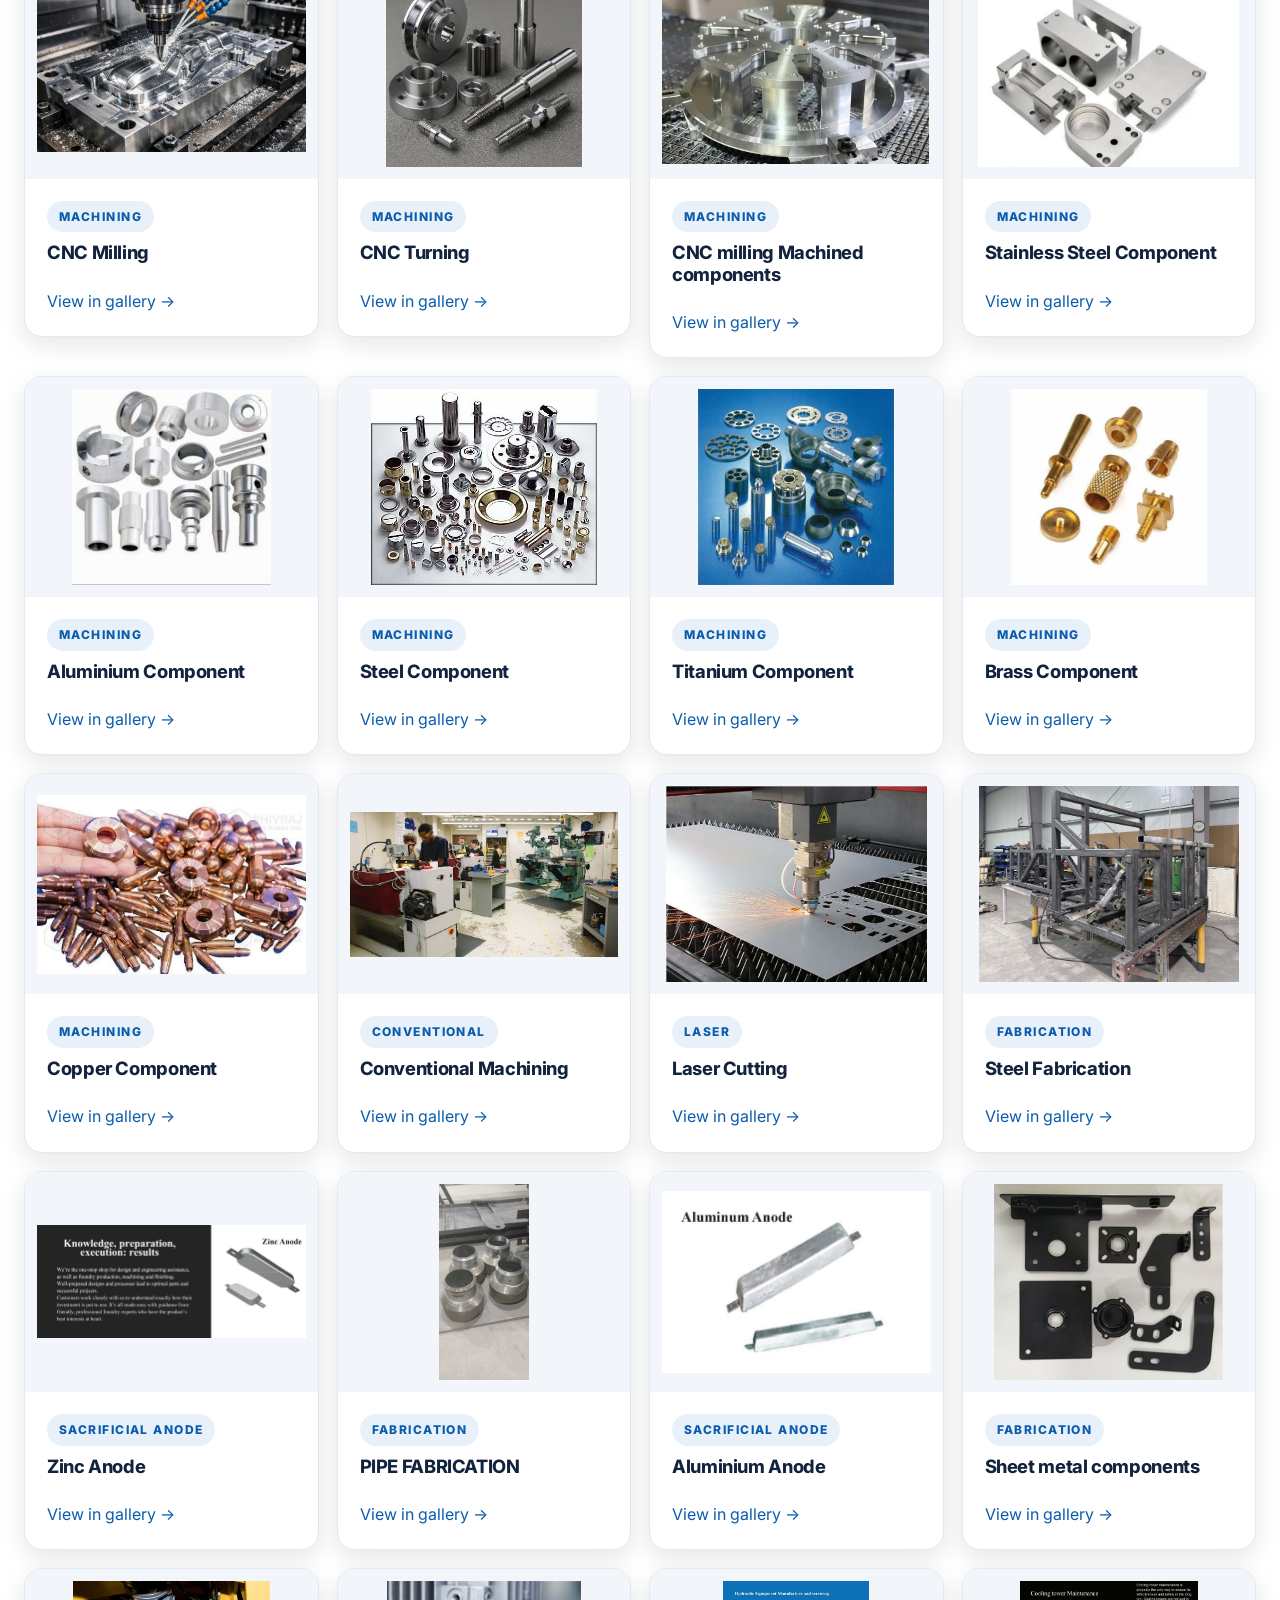
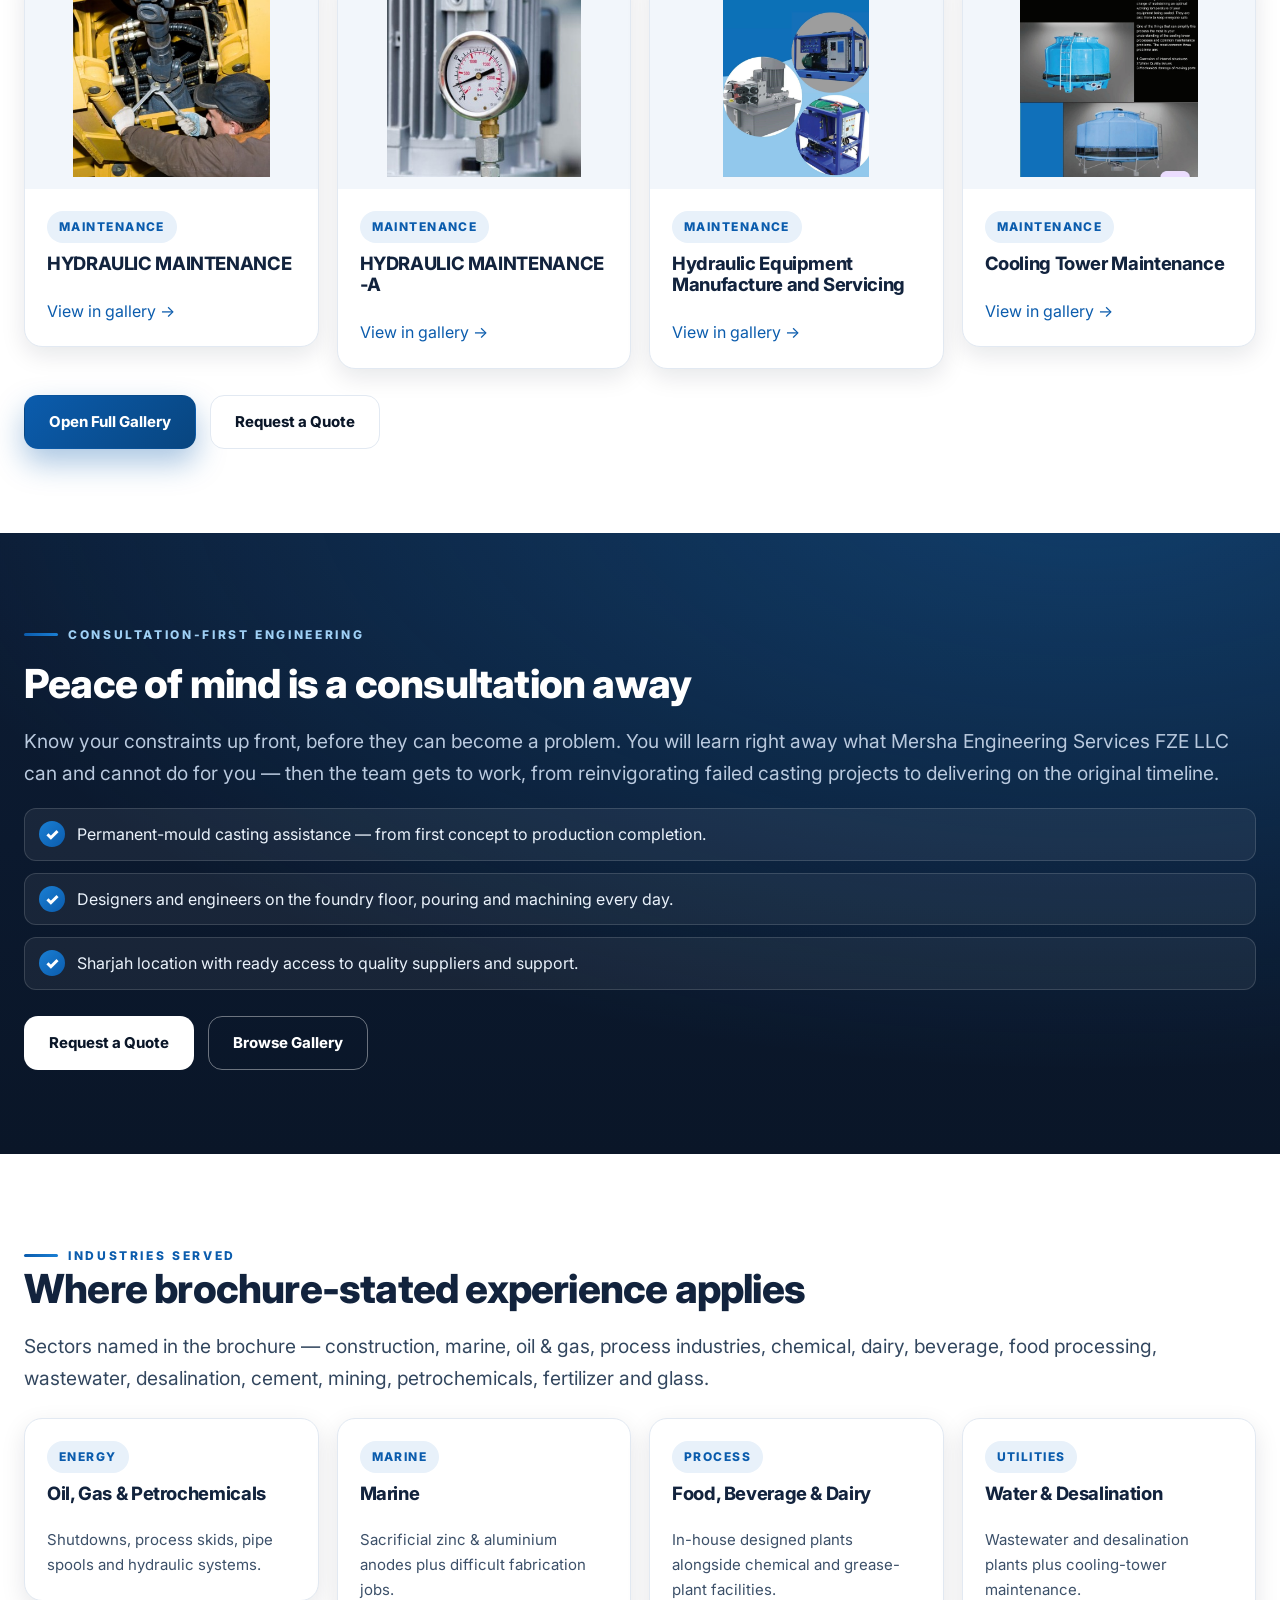
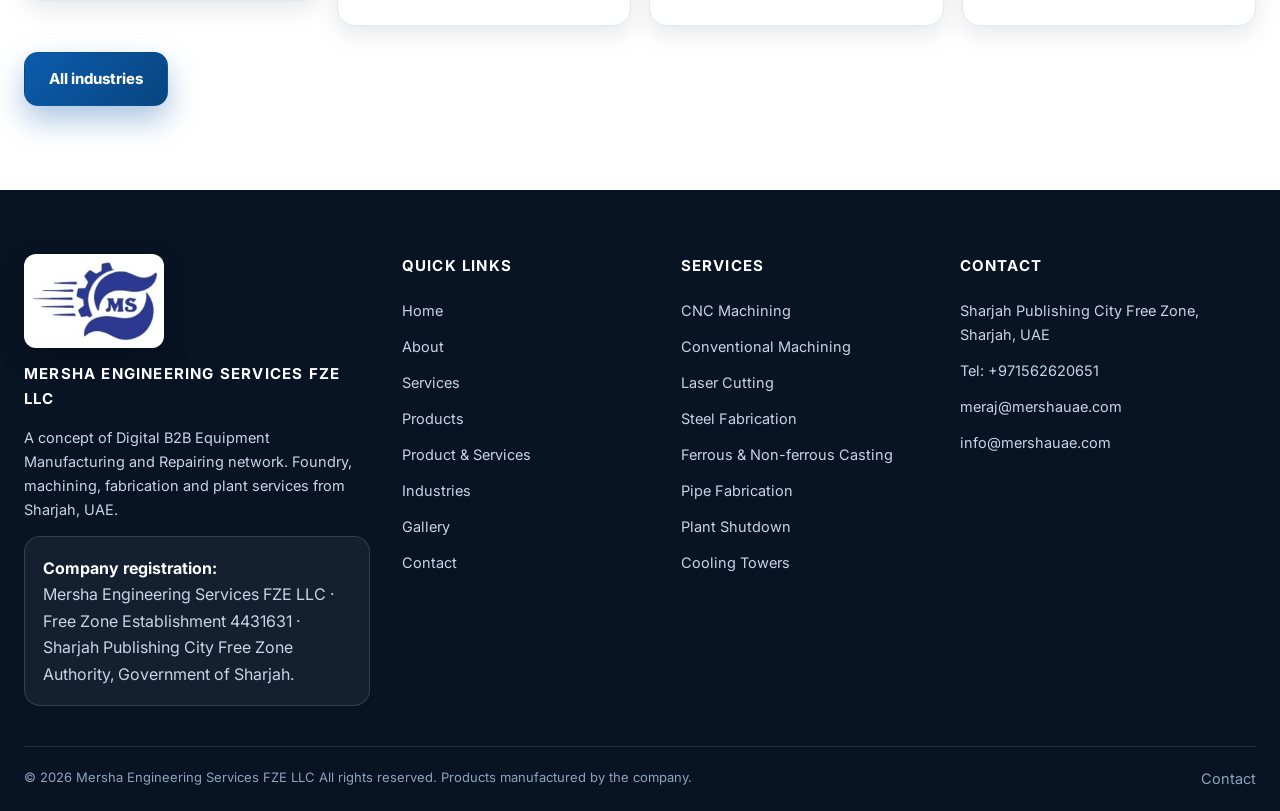
==== commit 71dd46d7: "Add 4 new workshop images + product-services page + pipe fabrication + header nav fix" ====
--- a/index.html
+++ b/index.html
@@ -24,7 +24,7 @@
       <span class="brand-name"><strong>Mersha Engineering Services FZE LLC</strong><span>SHARJAH • UAE</span></span>
     </a>
     <nav class="nav-desktop" aria-label="Primary">
-      <a href="index.html" class="active">Home</a><a href="about.html">About</a><a href="services.html">Services</a><a href="products.html">Products</a><a href="industries.html">Industries</a><a href="gallery.html">Gallery</a><a href="contact.html">Contact</a>
+      <a href="index.html" class="active">Home</a><a href="about.html">About</a><a href="services.html">Services</a><a href="products.html">Products</a><a href="product-services.html">Product & Services</a><a href="industries.html">Industries</a><a href="gallery.html">Gallery</a><a href="contact.html">Contact</a>
     </nav>
     <a class="btn btn-primary btn-sm header-cta" href="contact.html">Request a Quote</a>
     <button class="menu-toggle" aria-expanded="false" aria-label="Open menu">☰</button>
@@ -120,11 +120,14 @@
       <div class="card reveal"><img class="contain" src="assets/img/conventional-machinines.jpeg" alt="Conventional machinines" decoding="async" loading="lazy"><div class="card-body"><span class="tag">Conventional</span><h3>Conventional Machining</h3><a href="gallery.html">View in gallery →</a></div></div>
       <div class="card reveal"><img class="contain" src="assets/img/laser-cutting.jpeg" alt="Laser cutting" decoding="async" loading="lazy"><div class="card-body"><span class="tag">Laser</span><h3>Laser Cutting</h3><a href="gallery.html">View in gallery →</a></div></div>
       <div class="card reveal"><img class="contain" src="assets/img/fabrication.jpeg?v=2" alt="Steel Fabrication" decoding="async" loading="lazy"><div class="card-body"><span class="tag">Fabrication</span><h3>Steel Fabrication</h3><a href="gallery.html">View in gallery →</a></div></div>
-      <div class="card reveal"><img class="contain" src="assets/img/pipe-fabrication-1.jpeg" alt="Pipe fabrication" decoding="async" loading="lazy"><div class="card-body"><span class="tag">Fabrication</span><h3>PIPE FABRICATION</h3><a href="gallery.html">View in gallery →</a></div></div>
-      <div class="card reveal"><img class="contain" src="assets/img/pipe-fabrication-2.jpeg" alt="Pipe fabrication" decoding="async" loading="lazy"><div class="card-body"><span class="tag">Fabrication</span><h3>PIPE FABRICATION</h3><a href="gallery.html">View in gallery →</a></div></div>
+      <div class="card reveal"><img class="contain" src="assets/img/zinc-anode.jpeg" alt="Zinc Anode" decoding="async" loading="lazy"><div class="card-body"><span class="tag">Sacrificial Anode</span><h3>Zinc Anode</h3><a href="gallery.html">View in gallery →</a></div></div>
+      <div class="card reveal"><img class="contain" src="assets/img/fabricated-pipe-reducers.jpeg" alt="Pipe Fabrication" decoding="async" loading="lazy"><div class="card-body"><span class="tag">Fabrication</span><h3>PIPE FABRICATION</h3><a href="gallery.html">View in gallery →</a></div></div>
+      <div class="card reveal"><img class="contain" src="assets/img/aluminium-anode.jpeg" alt="Aluminium Anode" decoding="async" loading="lazy"><div class="card-body"><span class="tag">Sacrificial Anode</span><h3>Aluminium Anode</h3><a href="gallery.html">View in gallery →</a></div></div>
       <div class="card reveal"><img class="contain" src="assets/img/sheet-metal-components.jpeg" alt="Sheet metal components" decoding="async" loading="lazy"><div class="card-body"><span class="tag">Fabrication</span><h3>Sheet metal components</h3><a href="gallery.html">View in gallery →</a></div></div>
       <div class="card reveal"><img class="contain" src="assets/img/hydraulic-maintenance.jpeg" alt="Hydraulic maintenance" decoding="async" loading="lazy"><div class="card-body"><span class="tag">Maintenance</span><h3>HYDRAULIC MAINTENANCE</h3><a href="gallery.html">View in gallery →</a></div></div>
       <div class="card reveal"><img class="contain" src="assets/img/hydraulic-maintenance-a.jpeg" alt="Hydraulic maintenance -A" decoding="async" loading="lazy"><div class="card-body"><span class="tag">Maintenance</span><h3>HYDRAULIC MAINTENANCE -A</h3><a href="gallery.html">View in gallery →</a></div></div>
+      <div class="card reveal"><img class="contain" src="assets/img/hydraulic-equipment-servicing.jpeg" alt="Hydraulic Equipment Manufacture and Servicing" decoding="async" loading="lazy"><div class="card-body"><span class="tag">Maintenance</span><h3>Hydraulic Equipment Manufacture and Servicing</h3><a href="gallery.html">View in gallery →</a></div></div>
+      <div class="card reveal"><img class="contain" src="assets/img/cooling-tower-maintenance.jpeg" alt="Cooling Tower Maintenance" decoding="async" loading="lazy"><div class="card-body"><span class="tag">Maintenance</span><h3>Cooling Tower Maintenance</h3><a href="gallery.html">View in gallery →</a></div></div>
     </div>
     <div class="hero-actions reveal"><a class="btn btn-primary" href="gallery.html">Open Full Gallery</a><a class="btn btn-ghost" href="contact.html">Request a Quote</a></div>
   </div>
@@ -170,7 +173,7 @@
         <p>A concept of Digital B2B Equipment Manufacturing and Repairing network. Foundry, machining, fabrication and plant services from Sharjah, UAE.</p><div class="doc-card"><strong style="color:#fff">Company registration:</strong><br>Mersha Engineering Services FZE LLC · Free Zone Establishment 4431631 · Sharjah Publishing City Free Zone Authority, Government of Sharjah.</div>
         
       </div>
-      <div><h4>Quick Links</h4><a href="index.html">Home</a><a href="about.html">About</a><a href="services.html">Services</a><a href="products.html">Products</a><a href="industries.html">Industries</a><a href="gallery.html">Gallery</a><a href="contact.html">Contact</a></div>
+      <div><h4>Quick Links</h4><a href="index.html">Home</a><a href="about.html">About</a><a href="services.html">Services</a><a href="products.html">Products</a><a href="product-services.html">Product & Services</a><a href="industries.html">Industries</a><a href="gallery.html">Gallery</a><a href="contact.html">Contact</a></div>
       <div><h4>Services</h4><a href="services.html#cnc">CNC Machining</a><a href="services.html#conventional">Conventional Machining</a><a href="services.html#laser">Laser Cutting</a><a href="services.html#steel">Steel Fabrication</a><a href="services.html#casting">Ferrous &amp; Non-ferrous Casting</a><a href="services.html#pipe">Pipe Fabrication</a><a href="services.html#shutdown">Plant Shutdown</a><a href="services.html#cooling">Cooling Towers</a></div>
       <div><h4>Contact</h4><a href="contact.html">Sharjah Publishing City Free Zone, Sharjah, UAE</a><a href="tel:+971562620651">Tel: +971562620651</a><a href="mailto:meraj@mershauae.com">meraj@mershauae.com</a><a href="mailto:info@mershauae.com">info@mershauae.com</a></div>
     </div>
--- a/assets/styles.css
+++ b/assets/styles.css
@@ -34,15 +34,15 @@
 /* ---------- Header (FIXED: stays visible on scroll) ---------- */
 .header{position:fixed;top:0;left:0;right:0;z-index:60;background:rgba(255,255,255,.92);backdrop-filter:blur(14px);-webkit-backdrop-filter:blur(14px);border-bottom:1px solid var(--line);transition:box-shadow .3s,background .3s}
 .header.scrolled{box-shadow:0 10px 30px rgba(10,22,40,.12);background:rgba(255,255,255,.97)}
-.header-inner{display:flex;align-items:center;gap:18px;height:76px}
+.header-inner{display:flex;align-items:center;gap:12px;height:76px}
 .brand{display:flex;align-items:center;gap:12px;margin-right:auto;min-width:0}
 .brand-mark{width:46px;height:46px;flex:0 0 46px;border-radius:12px;background:linear-gradient(135deg,var(--blue),#083f77);display:grid;place-items:center;color:#fff;box-shadow:var(--shadow-s)}
 .brand-mark svg{width:30px;height:30px}
 .brand-name{line-height:1.1}
 .brand-name strong{display:block;font-size:15px;letter-spacing:.01em;color:var(--navy);line-height:1.2;max-width:250px}
 .brand-name span{display:block;font-size:11px;letter-spacing:.18em;color:var(--muted);font-weight:700}
-.nav-desktop{display:flex;align-items:center;gap:4px}
-.nav-desktop a{padding:10px 12px;border-radius:10px;color:#243b58;font-weight:650;font-size:14.5px;white-space:nowrap}
+.nav-desktop{display:flex;align-items:center;gap:2px}
+.nav-desktop a{padding:10px 9px;border-radius:10px;color:#243b58;font-weight:650;font-size:13.5px;white-space:nowrap}
 .nav-desktop a:hover{background:var(--sky);color:var(--navy)}
 .nav-desktop a.active{background:var(--navy);color:#fff}
 .btn{display:inline-flex;align-items:center;justify-content:center;gap:10px;padding:14px 24px;border-radius:14px;font-weight:750;font-size:15px;border:1px solid transparent;cursor:pointer;transition:transform .18s,box-shadow .18s,background .18s}
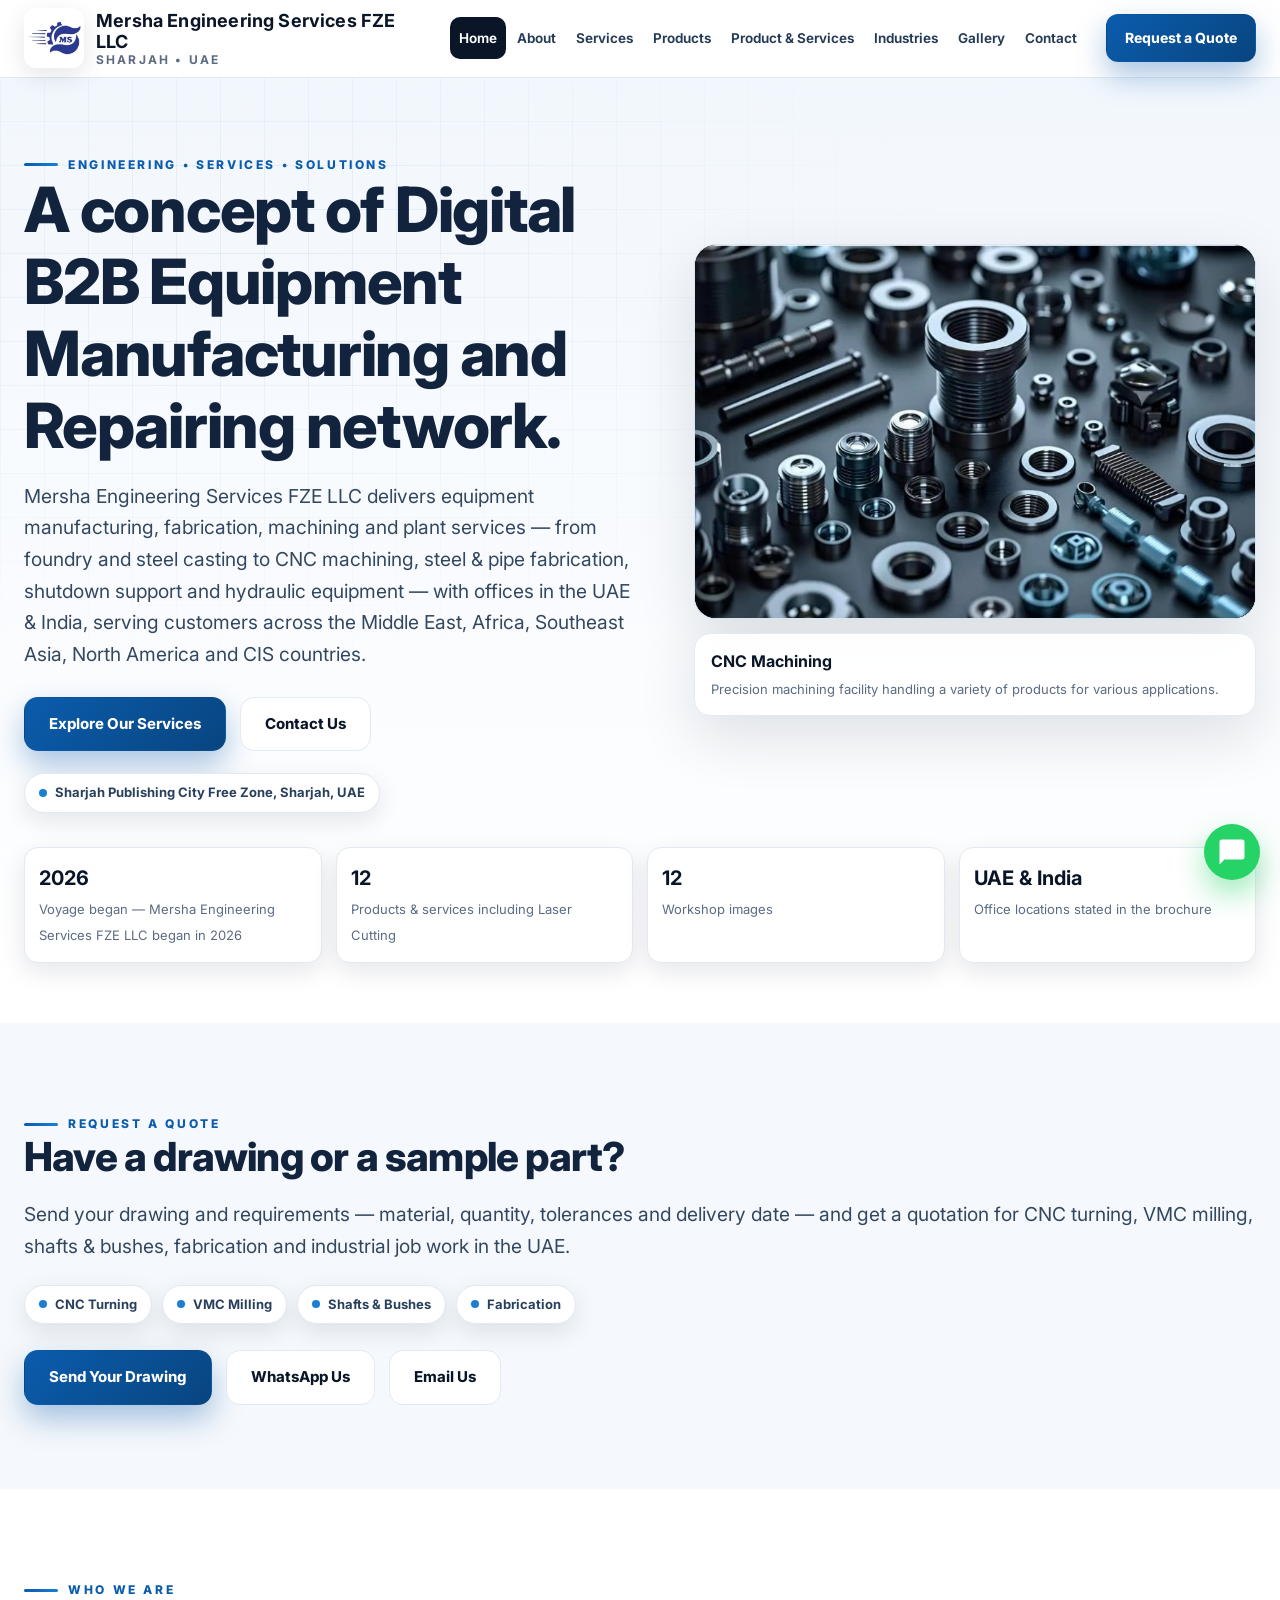
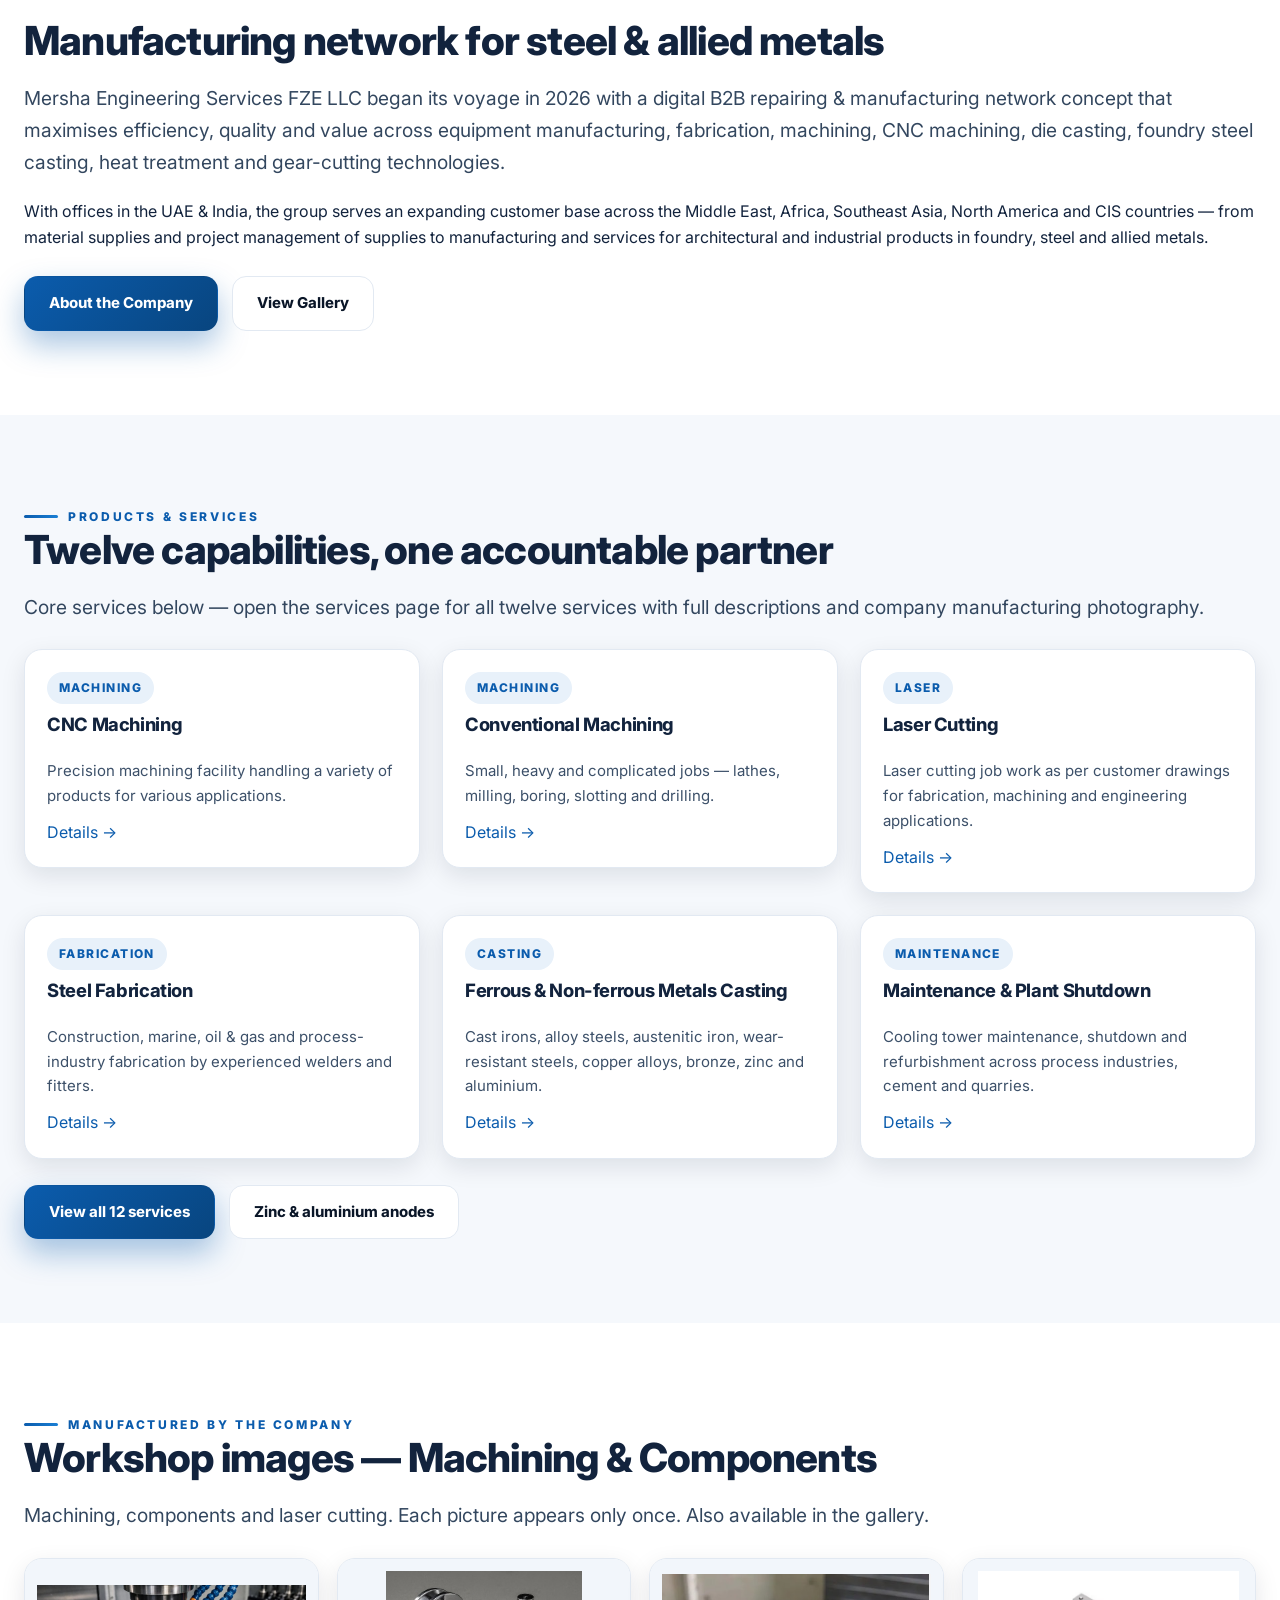
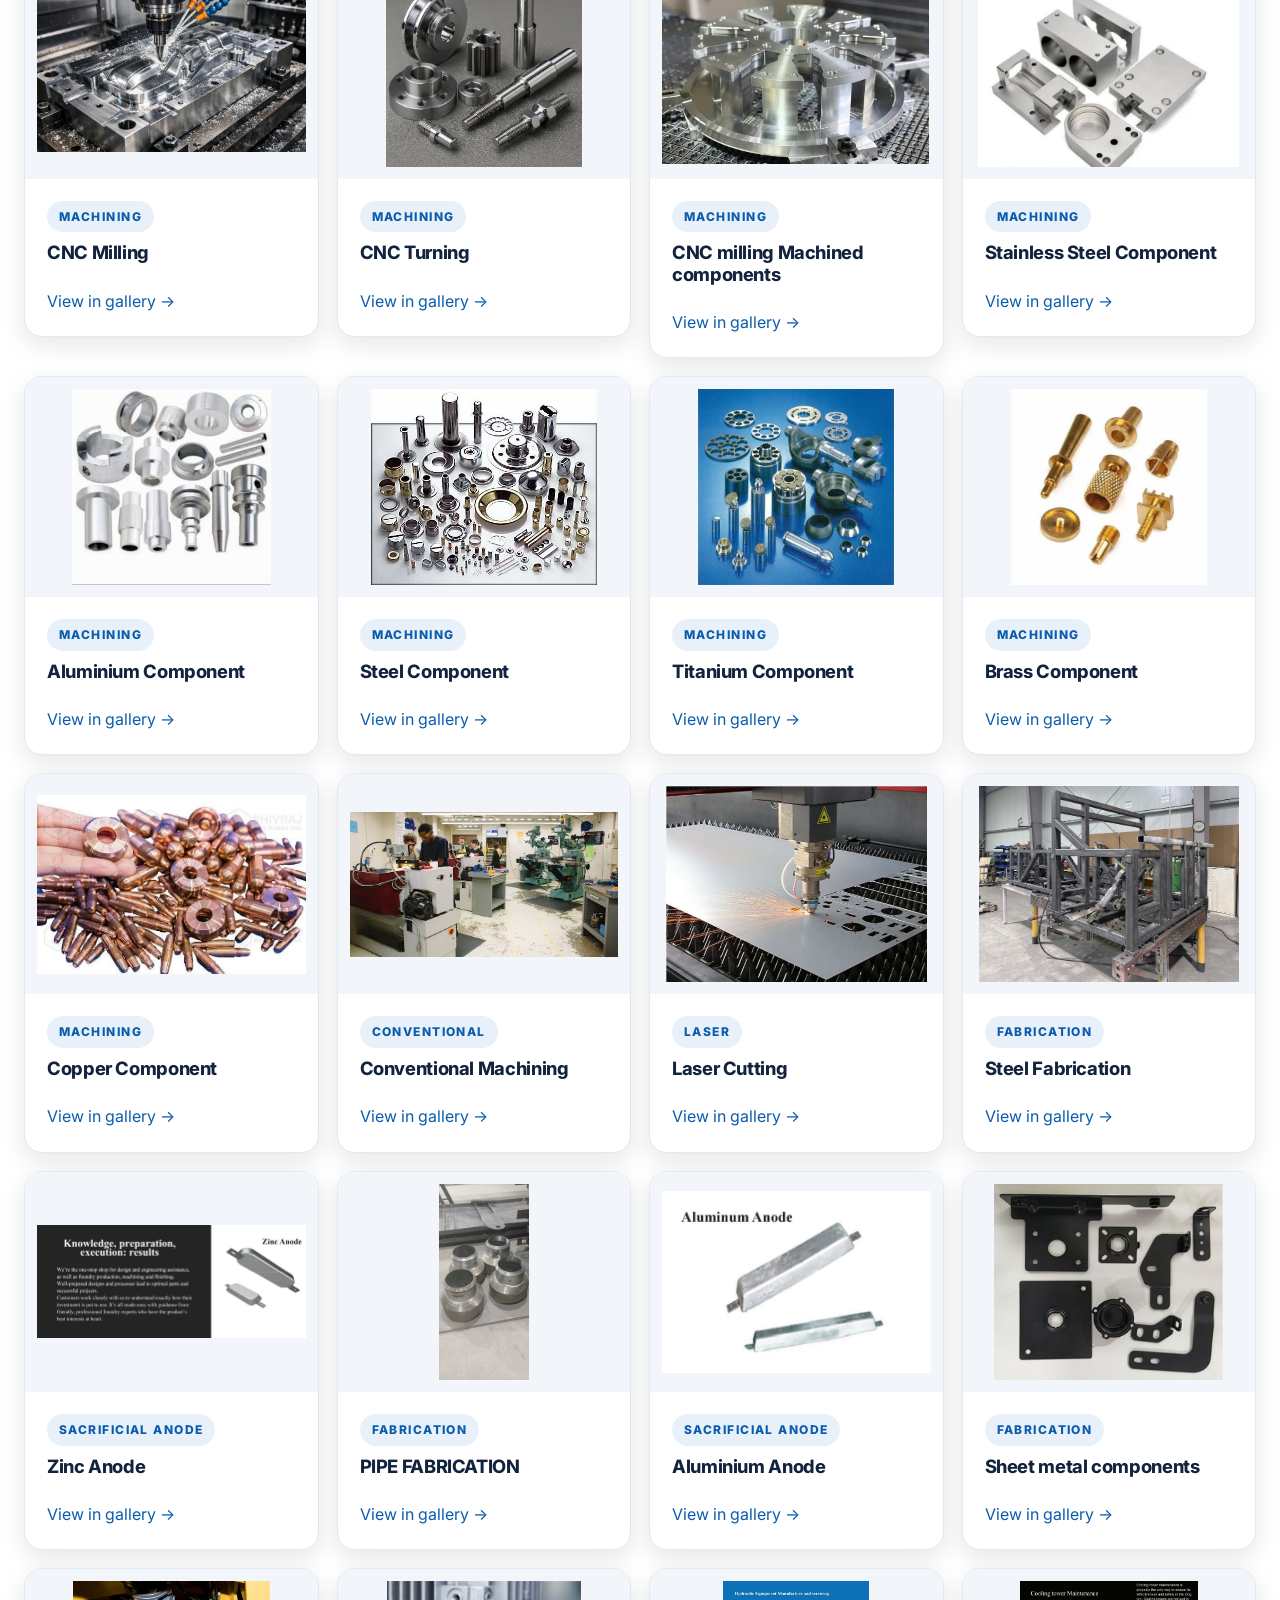
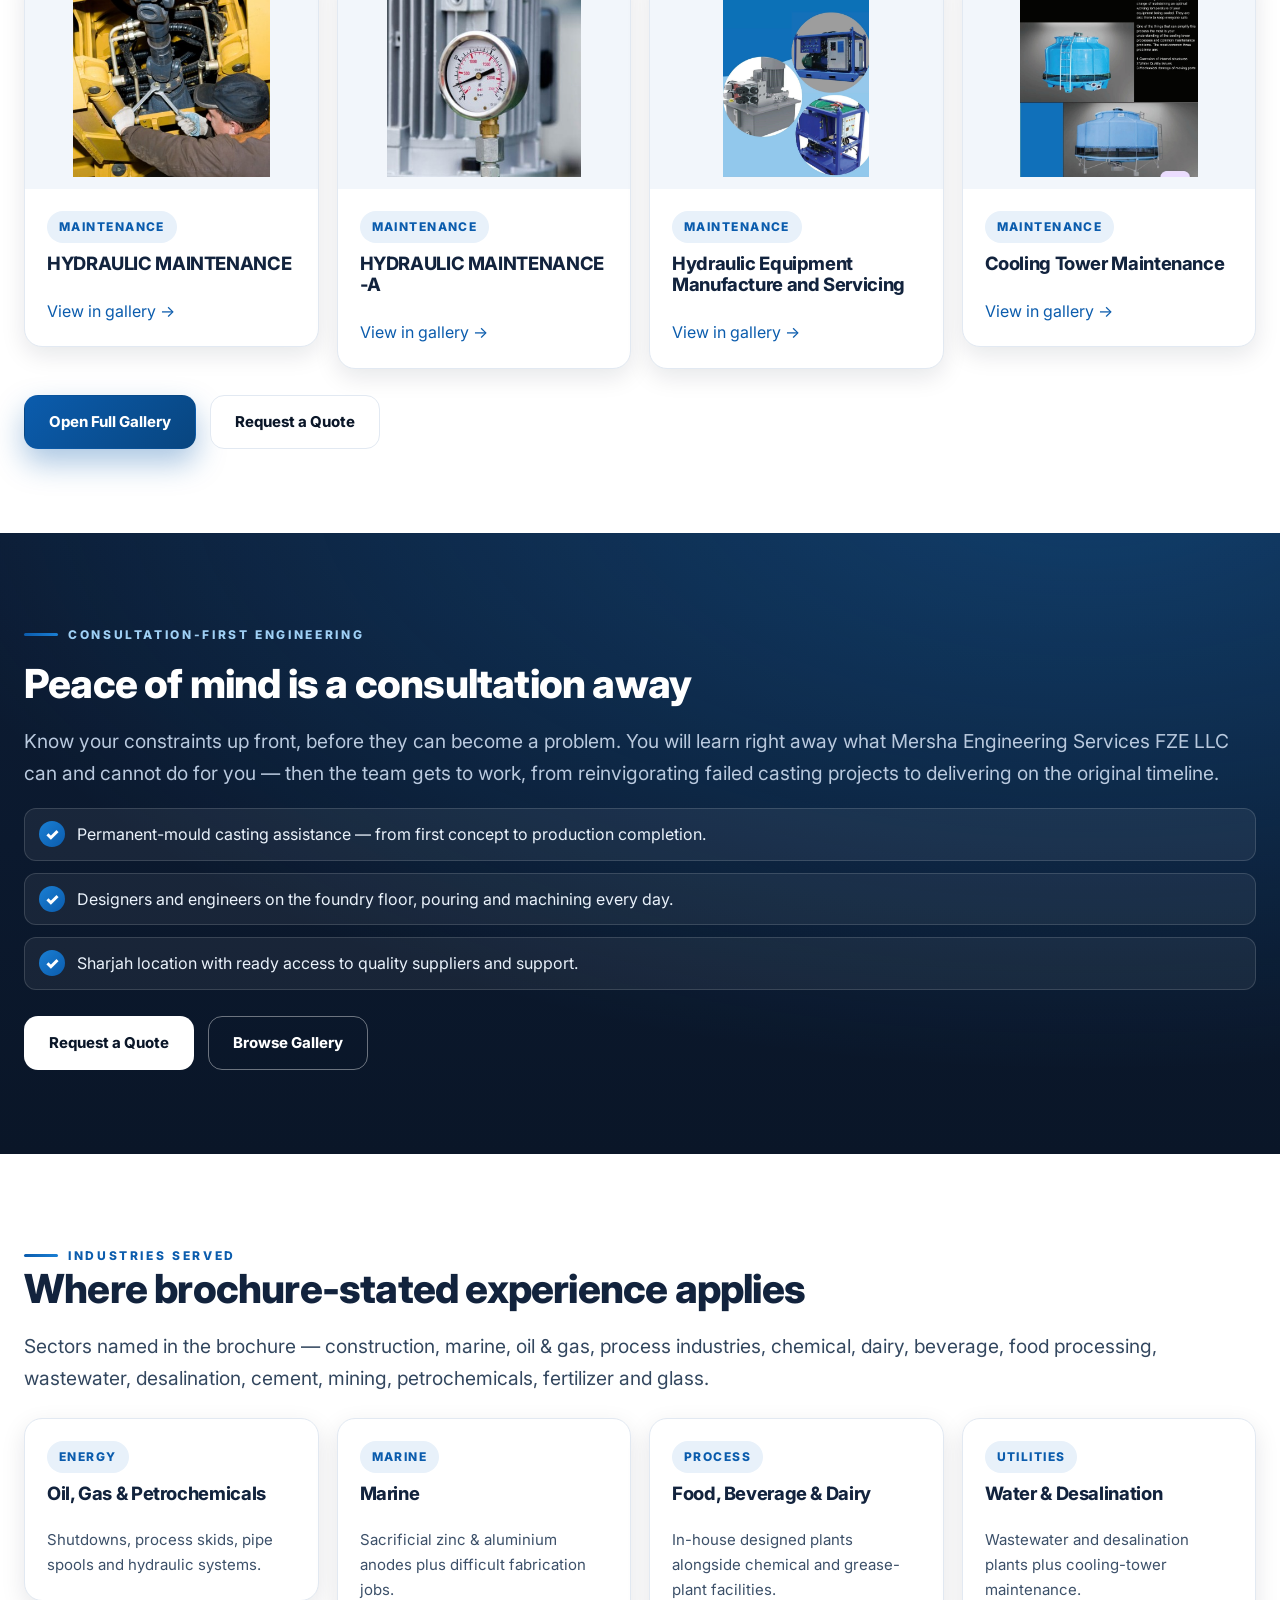
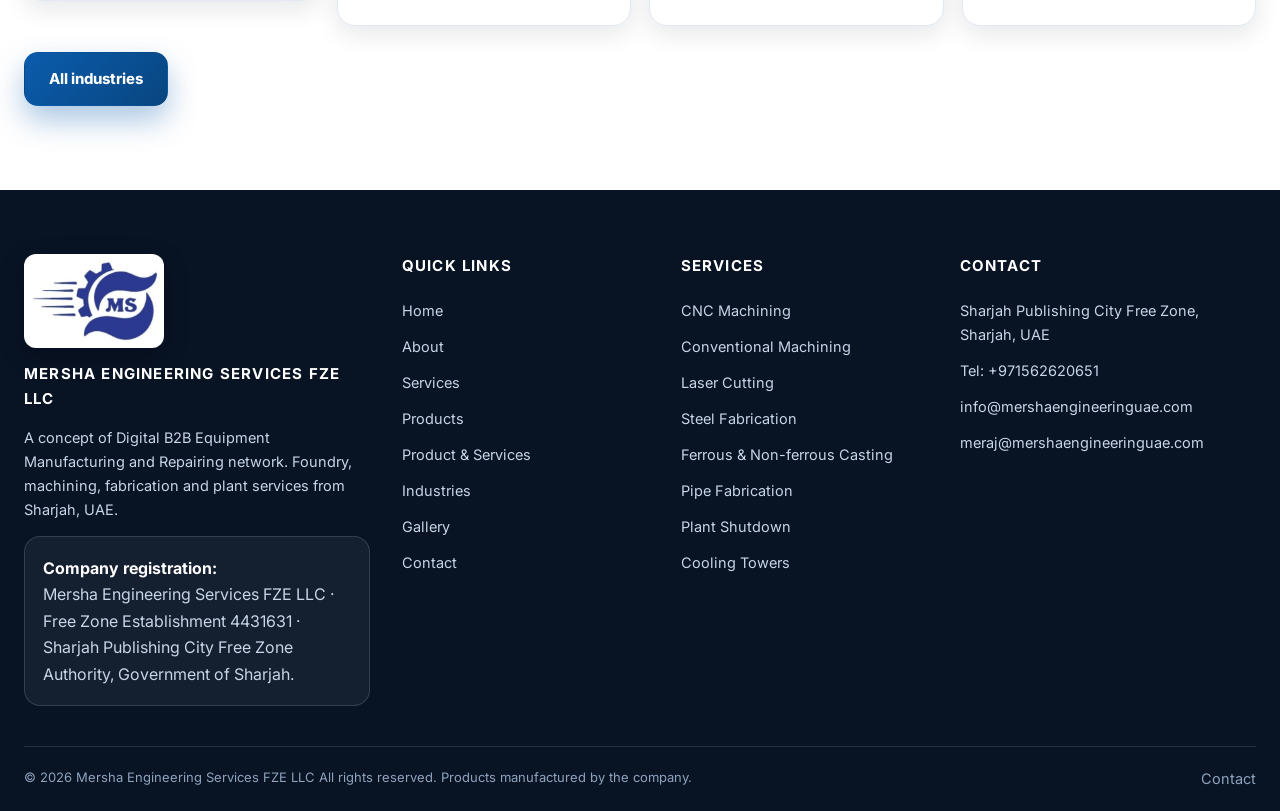
==== commit 19c1ba43: "Update official company emails to info@mershaengineeringuae.com and meraj@mershaengineeringuae.com, " ====
--- a/index.html
+++ b/index.html
@@ -69,7 +69,7 @@
 <h2 class="reveal">Have a drawing or a sample part?</h2>
 <p class="lead reveal">Send your drawing and requirements — material, quantity, tolerances and delivery date — and get a quotation for CNC turning, VMC milling, shafts &amp; bushes, fabrication and industrial job work in the UAE.</p>
 <div class="hero-badges reveal"><span class="chip"><i></i>CNC Turning</span><span class="chip"><i></i>VMC Milling</span><span class="chip"><i></i>Shafts &amp; Bushes</span><span class="chip"><i></i>Fabrication</span></div>
-<div class="hero-actions reveal"><a class="btn btn-primary" href="contact.html">Send Your Drawing</a><a class="btn btn-ghost" href="https://wa.me/971562620651?text=Hi%20Mersha%20Engineering%2C%20I%20want%20a%20quotation%20for%20a%20machining%20job.">WhatsApp Us</a><a class="btn btn-ghost" href="mailto:meraj@mershauae.com?subject=Quotation%20request">Email Us</a></div>
+<div class="hero-actions reveal"><a class="btn btn-primary" href="contact.html">Send Your Drawing</a><a class="btn btn-ghost" href="https://wa.me/971562620651?text=Hi%20Mersha%20Engineering%2C%20I%20want%20a%20quotation%20for%20a%20machining%20job.">WhatsApp Us</a><a class="btn btn-ghost" href="mailto:info@mershaengineeringuae.com?subject=Quotation%20request">Email Us</a></div>
 </div></section>
 <section>
   <div class="wrap">
@@ -175,12 +175,12 @@
       </div>
       <div><h4>Quick Links</h4><a href="index.html">Home</a><a href="about.html">About</a><a href="services.html">Services</a><a href="products.html">Products</a><a href="product-services.html">Product & Services</a><a href="industries.html">Industries</a><a href="gallery.html">Gallery</a><a href="contact.html">Contact</a></div>
       <div><h4>Services</h4><a href="services.html#cnc">CNC Machining</a><a href="services.html#conventional">Conventional Machining</a><a href="services.html#laser">Laser Cutting</a><a href="services.html#steel">Steel Fabrication</a><a href="services.html#casting">Ferrous &amp; Non-ferrous Casting</a><a href="services.html#pipe">Pipe Fabrication</a><a href="services.html#shutdown">Plant Shutdown</a><a href="services.html#cooling">Cooling Towers</a></div>
-      <div><h4>Contact</h4><a href="contact.html">Sharjah Publishing City Free Zone, Sharjah, UAE</a><a href="tel:+971562620651">Tel: +971562620651</a><a href="mailto:meraj@mershauae.com">meraj@mershauae.com</a><a href="mailto:info@mershauae.com">info@mershauae.com</a></div>
+      <div><h4>Contact</h4><a href="contact.html">Sharjah Publishing City Free Zone, Sharjah, UAE</a><a href="tel:+971562620651">Tel: +971562620651</a><a href="mailto:info@mershaengineeringuae.com">info@mershaengineeringuae.com</a><a href="mailto:meraj@mershaengineeringuae.com">meraj@mershaengineeringuae.com</a></div>
     </div>
     <div class="footer-bottom"><span>© <span id="year">2026</span> Mersha Engineering Services FZE LLC All rights reserved. Products manufactured by the company.</span><span><a href="contact.html" style="display:inline;color:#8fa3bd">Contact</a></span></div>
   </div>
 </footer>
 <a class="wa-float" href="https://wa.me/971562620651?text=Hi%20Mersha%20Engineering%2C%20I%20want%20a%20quotation." target="_blank" rel="noopener" aria-label="Chat on WhatsApp"><svg viewBox="0 0 24 24" fill="currentColor"><path d="M20 2H4a2 2 0 0 0-2 2v18l4-4h14a2 2 0 0 0 2-2V4a2 2 0 0 0-2-2z"/></svg></a>
-<script src="assets/site.js"></script>
+<script src="assets/site.js?v=20261024"></script>
 </body>
 </html>
